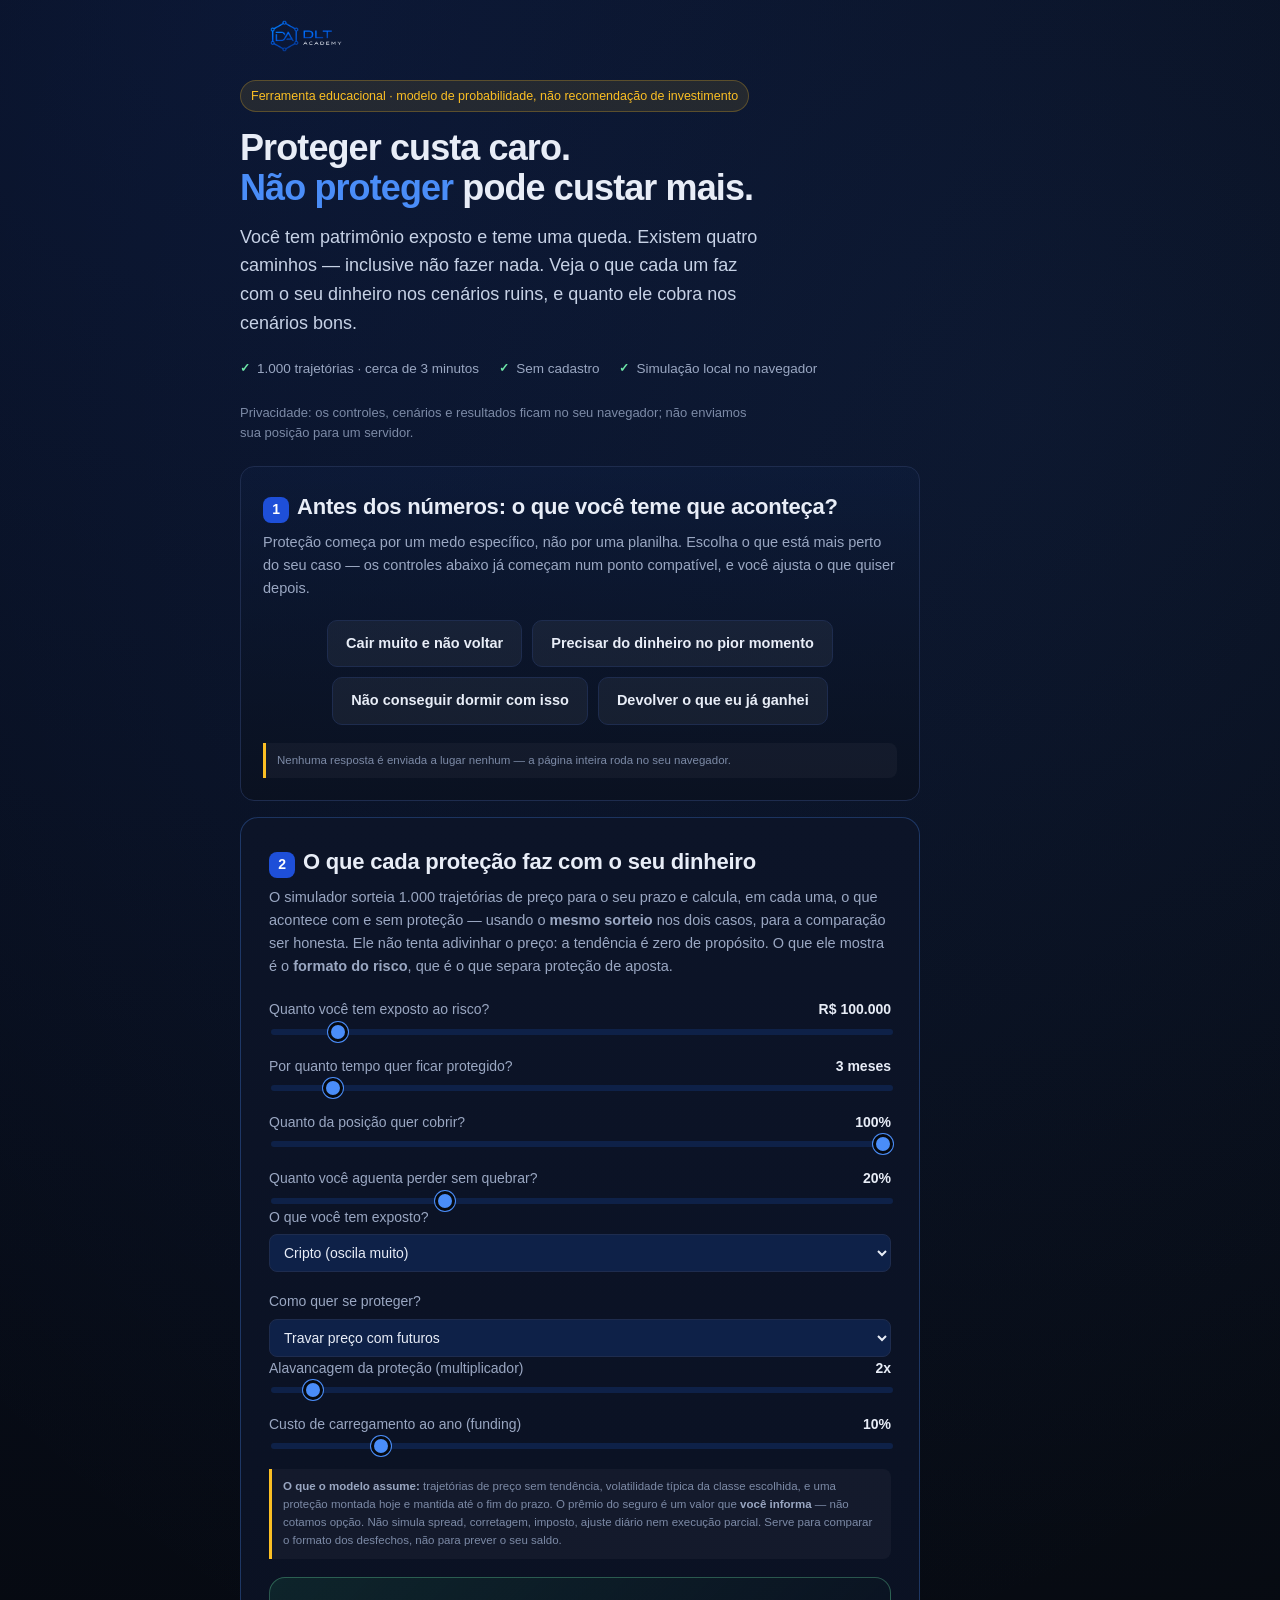
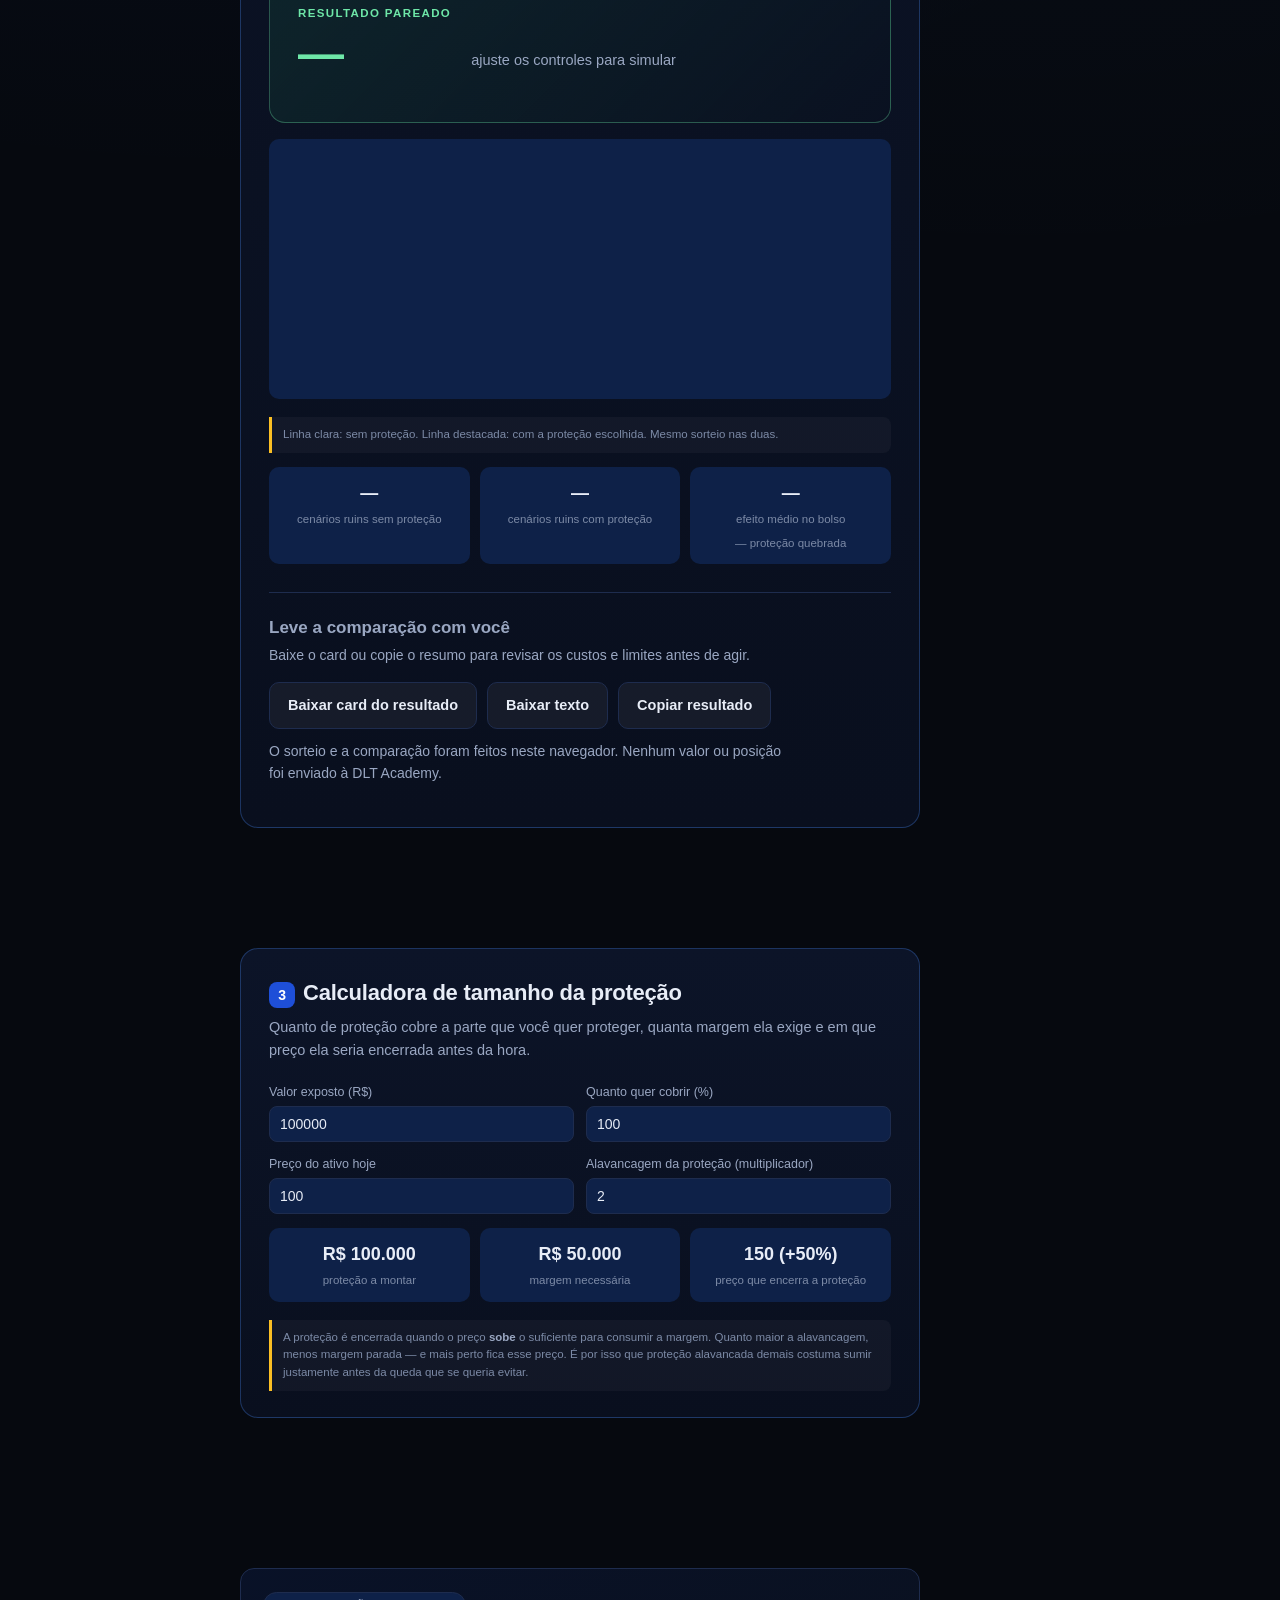
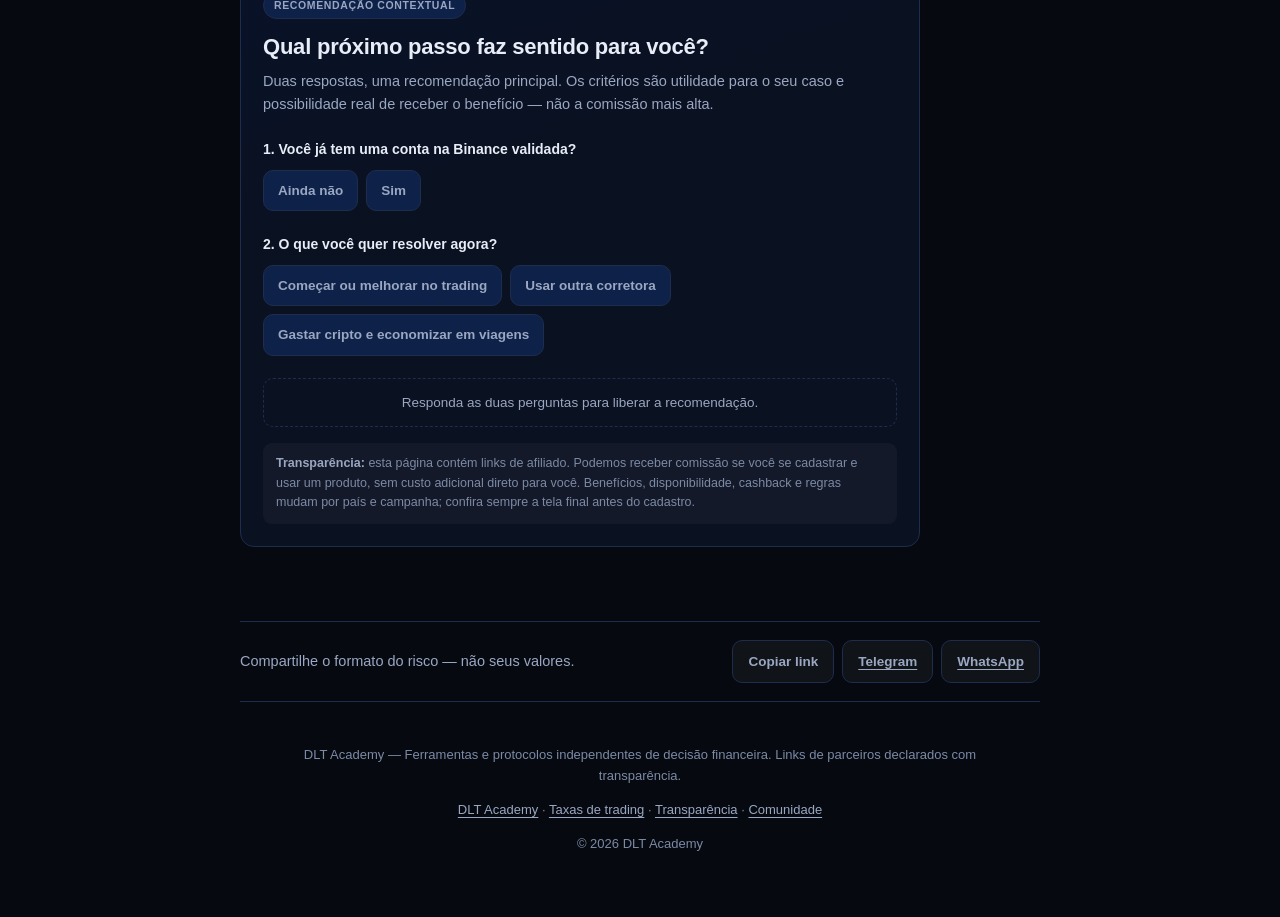
==== index.html @ 1dd82697 "fix: rótulos, jargão traduzido e fallbacks de CTA" ====
<!DOCTYPE html>
<html lang="pt-BR">
<head>
<meta charset="UTF-8">
<meta name="viewport" content="width=device-width, initial-scale=1.0">
<title>Sobrevive ou Quebra? Risco e Proteção de Posição — DLT</title>
<meta name="description" content="Compare não fazer nada, reduzir exposição, hedge com futuros e seguro nos mesmos 1.000 cenários de queda. Grátis e privado no navegador.">
<meta name="robots" content="index, follow">
<meta name="referrer" content="no-referrer">
<meta http-equiv="Content-Security-Policy" content="default-src 'self'; script-src 'self' https://gc.zgo.at; style-src 'self' https://fonts.googleapis.com; font-src https://fonts.gstatic.com; img-src 'self' data: blob:; connect-src 'self' https://*.goatcounter.com; object-src 'none'; frame-src 'none'; worker-src 'none'; base-uri 'none'; form-action 'self'; upgrade-insecure-requests">
<link rel="canonical" href="https://sobrevive-ou-quebra.dlt.academy/">

<!-- Open Graph -->
<meta property="og:type" content="website">
<meta property="og:site_name" content="DLT Academy">
<meta property="og:title" content="Sobrevive ou Quebra? Risco e Proteção de Posição — DLT">
<meta property="og:description" content="Proteger custa caro; não proteger pode custar mais. Veja o que cada rota faz com o seu dinheiro nos cenários ruins — e quanto ela cobra nos bons.">
<meta property="og:url" content="https://sobrevive-ou-quebra.dlt.academy/">
<meta property="og:image" content="https://sobrevive-ou-quebra.dlt.academy/og-image.svg">
<meta property="og:image:type" content="image/svg+xml">
<meta property="og:image:width" content="1200">
<meta property="og:image:height" content="630">
<meta property="og:image:alt" content="Sobrevive ou Quebra? — o que cada proteção faz com o seu dinheiro">
<meta property="og:locale" content="pt_BR">

<!-- Twitter/X -->
<meta name="twitter:card" content="summary_large_image">
<meta name="twitter:title" content="Vale a pena proteger sua posição? | Sobrevive ou Quebra?">
<meta name="twitter:description" content="Proteger custa caro; não proteger pode custar mais. Compare as quatro rotas nos mesmos 1.000 cenários.">
<meta name="twitter:image" content="https://sobrevive-ou-quebra.dlt.academy/og-image.svg">
<meta name="twitter:image:alt" content="Sobrevive ou Quebra? — o que cada proteção faz com o seu dinheiro">

<meta name="theme-color" content="#06090F">
<link rel="icon" type="image/png" href="assets/dlt-mark.png">
<link rel="stylesheet" href="styles.css?v=2026-07-20e">
<link rel="stylesheet" href="dlt-patterns.css">


<!-- Dados estruturados (JSON-LD é bloco de dados, não executa — ok com o CSP) -->
<script type="application/ld+json">
{
  "@context": "https://schema.org",
  "@type": "WebApplication",
  "name": "Sobrevive ou Quebra?",
  "description": "Simulador gratuito de proteção de patrimônio: compare não fazer nada, reduzir posição, travar com futuros e comprar seguro nos mesmos cenários de preço, direto no navegador.",
  "url": "https://sobrevive-ou-quebra.dlt.academy/",
  "applicationCategory": "FinanceApplication",
  "operatingSystem": "Web",
  "inLanguage": "pt-BR",
  "isAccessibleForFree": true,
  "image": "https://sobrevive-ou-quebra.dlt.academy/og-image.svg",
  "featureList": [
    "Comparação de quatro rotas de proteção nos mesmos cenários",
    "Simulação Monte Carlo de trajetórias de preço",
    "Calculadora de tamanho e margem da proteção"
  ],
  "offers": { "@type": "Offer", "price": 0, "priceCurrency": "BRL" },
  "publisher": { "@type": "Organization", "name": "DLT Academy", "url": "https://dlt.academy/" }
}
</script>
</head>
<body>

<header class="top">
  <div class="wrap">
    <a class="brand" href="https://dlt.academy/"><img src="assets/dlt-logo-light.png" alt="DLT Academy"></a>
  </div>
</header>

<main id="top">
  <div class="wrap tool-shell">

    <!-- ============ HERO / PORTA 1 — SIMULADOR ============ -->
    <section class="hero tool-head">
      <span class="disclaimer-badge">Ferramenta educacional · modelo de probabilidade, não recomendação de investimento</span>
      <h1 id="headline">Proteger custa caro.<br><span class="highlight">Não proteger</span> pode custar mais.</h1>
      <p class="subtitle tool-promise" id="subheadline">Você tem patrimônio exposto e teme uma queda. Existem quatro caminhos — inclusive não fazer nada. Veja o que cada um faz com o seu dinheiro nos cenários ruins, e quanto ele cobra nos cenários bons.</p>
      <ul class="tool-facts" aria-label="Como funciona"><li>1.000 trajetórias · cerca de 3 minutos</li><li>Sem cadastro</li><li>Simulação local no navegador</li></ul>
      <p class="privacy-line">Privacidade: os controles, cenários e resultados ficam no seu navegador; não enviamos sua posição para um servidor.</p>

      <div class="card">
        <h2><span class="num">1</span>Antes dos números: o que você teme que aconteça?</h2>
        <p class="section-desc">Proteção começa por um medo específico, não por uma planilha. Escolha o que está mais perto do seu caso — os controles abaixo já começam num ponto compatível, e você ajusta o que quiser depois.</p>
        <div class="btn-row" id="medo-opcoes" role="group" aria-label="O que você teme que aconteça">
          <button type="button" class="btn btn-secondary" data-medo="cair">Cair muito e não voltar</button>
          <button type="button" class="btn btn-secondary" data-medo="precisar">Precisar do dinheiro no pior momento</button>
          <button type="button" class="btn btn-secondary" data-medo="dormir">Não conseguir dormir com isso</button>
          <button type="button" class="btn btn-secondary" data-medo="devolver">Devolver o que eu já ganhei</button>
        </div>
        <p class="model-note" id="medo-eco">Nenhuma resposta é enviada a lugar nenhum — a página inteira roda no seu navegador.</p>
      </div>

      <div class="card calc">
        <h2><span class="num">2</span>O que cada proteção faz com o seu dinheiro</h2>
        <p class="section-desc">O simulador sorteia 1.000 trajetórias de preço para o seu prazo e calcula, em cada uma, o que acontece com e sem proteção — usando o <strong>mesmo sorteio</strong> nos dois casos, para a comparação ser honesta. Ele não tenta adivinhar o preço: a tendência é zero de propósito. O que ele mostra é o <strong>formato do risco</strong>, que é o que separa proteção de aposta.</p>

        <div class="control-grid">
          <div class="control">
            <div class="control-label"><span>Quanto você tem exposto ao risco?</span><strong id="val-exposicao">R$ 100.000</strong></div>
            <input type="range" id="exposicao" min="5000" max="1000000" step="5000" value="100000">
          </div>
          <div class="control">
            <div class="control-label"><span>Por quanto tempo quer ficar protegido?</span><strong id="val-meses">3 meses</strong></div>
            <input type="range" id="meses" min="1" max="24" step="1" value="3">
          </div>
          <div class="control">
            <div class="control-label"><span>Quanto da posição quer cobrir?</span><strong id="val-cobertura">100%</strong></div>
            <input type="range" id="cobertura" min="0" max="100" step="5" value="100">
          </div>
          <div class="control">
            <div class="control-label"><span>Quanto você aguenta perder sem quebrar?</span><strong id="val-tolerancia">20%</strong></div>
            <input type="range" id="tolerancia" min="5" max="60" step="5" value="20">
          </div>
        </div>

        <div class="control-grid">
          <div class="control">
            <label class="control-label" for="ativo"><span>O que você tem exposto?</span></label>
            <select id="ativo">
              <option value="cripto" selected>Cripto (oscila muito)</option>
              <option value="acoes">Ações (oscila médio)</option>
              <option value="cambio">Moeda estrangeira (oscila pouco)</option>
            </select>
          </div>
          <div class="control">
            <label class="control-label" for="rota"><span>Como quer se proteger?</span></label>
            <select id="rota">
              <option value="nada">Não fazer nada</option>
              <option value="reduzir">Reduzir a posição agora</option>
              <option value="futuros" selected>Travar preço com futuros</option>
              <option value="seguro">Comprar seguro (opção de venda)</option>
            </select>
          </div>
        </div>

        <div class="control-grid" id="controles-futuros">
          <div class="control">
            <div class="control-label"><span>Alavancagem da proteção (multiplicador)</span><strong id="val-alav">2x</strong></div>
            <input type="range" id="alavancagem" min="1" max="20" step="0.5" value="2">
          </div>
          <div class="control">
            <div class="control-label"><span>Custo de carregamento ao ano (funding)</span><strong id="val-funding">10%</strong></div>
            <input type="range" id="funding" min="0" max="60" step="1" value="10">
          </div>
        </div>

        <div class="control-grid" id="controles-seguro" hidden>
          <div class="control">
            <div class="control-label"><span>Preço do seguro (prêmio, % do valor coberto)</span><strong id="val-premio">15%</strong></div>
            <input type="range" id="premio" min="0.5" max="40" step="0.5" value="15">
            <p class="model-note" id="nota-premio"></p>
          </div>
        </div>

        <p class="model-note"><strong>O que o modelo assume:</strong> trajetórias de preço sem tendência, volatilidade típica da classe escolhida, e uma proteção montada hoje e mantida até o fim do prazo. O prêmio do seguro é um valor que <strong>você informa</strong> — não cotamos opção. Não simula spread, corretagem, imposto, ajuste diário nem execução parcial. Serve para comparar o formato dos desfechos, não para prever o seu saldo.</p>

        <div class="result-hero result-banner" id="result-banner">
          <div class="result-top">
            <div>
              <div class="result-kicker">Resultado pareado</div>
              <div class="result-big big-stat" id="result-big">—</div>
            </div>
            <div class="result-read stat-label" id="result-label">ajuste os controles para simular</div>
          </div>
        </div>

        <canvas id="equity-canvas" class="chart-canvas"></canvas>
        <p class="model-note" id="chart-legend">Linha clara: sem proteção. Linha destacada: com a proteção escolhida. Mesmo sorteio nas duas.</p>

        <div class="stat-row result-stats three-stat-grid">
          <div class="stat-box"><div class="val" id="stat-ruins-sem">—</div><div class="label">cenários ruins sem proteção</div></div>
          <div class="stat-box"><div class="val" id="stat-ruins-com">—</div><div class="label">cenários ruins com proteção</div></div>
          <div class="stat-box" id="box-liquidacao"><div class="val" id="stat-custo">—</div><div class="label">efeito médio no bolso</div><span class="stat-support"><span id="stat-liquidacao">—</span> proteção quebrada</span></div>
        </div>

        <div class="result-actions">
          <p class="result-actions-title">Leve a comparação com você</p>
          <p>Baixe o card ou copie o resumo para revisar os custos e limites antes de agir.</p>
          <div class="result-actions-row">
            <button class="btn btn-secondary" id="btn-download-sim-card">Baixar card do resultado</button>
            <button class="btn btn-secondary" id="btn-download-sim-text" type="button">Baixar texto</button>
            <button class="btn btn-secondary" type="button" data-copy-result="#result-banner">Copiar resultado</button>
          </div>
          <p class="privacy-line">O sorteio e a comparação foram feitos neste navegador. Nenhum valor ou posição foi enviado à DLT Academy.</p>
        </div>
      </div>

      <div class="card convert-block cta-verdict" id="convert-sim" data-tone="warn">
        <span class="tag s2" id="convert-tag">Seu próximo passo</span>
        <div class="convert-headline" id="convert-headline">Proteção também tem custo de execução — e ele sai das taxas.</div>
        <div class="convert-sub" id="convert-sub">Montar e desmontar proteção passa por uma corretora, e cada operação cobra.</div>
        <ul class="offer-list" id="convert-list"></ul>
        <div class="btn-row" id="convert-botoes">
          <a class="btn btn-primary" id="cta-ref-sim" href="https://www.binance.com/register?ref=BOSS2026" target="_blank" rel="sponsored nofollow noopener noreferrer" referrerpolicy="no-referrer">Ainda não tenho Binance →</a>
          <a class="btn btn-secondary js-open-router" href="#proximo-passo">Já tenho — ver meu próximo passo</a>
        </div>
        <p class="fine-print" id="convert-fine">A abertura da conta não obriga você a montar proteção nenhuma. Verifique o benefício exibido no cadastro e só use derivativos depois de entender margem, liquidação e custo de carregamento — inclusive a possibilidade de a proteção ser encerrada antes da hora.</p>
        <p class="affiliate-disclosure" id="convert-disclosure">Transparência: o link de cadastro é afiliado. A DLT Academy pode receber comissão se uma conta elegível for criada e utilizada, sem custo adicional direto para você. Benefícios e condições variam por país e campanha.</p>
      </div>
    </section>


    <!-- ============ CALCULADORA DE POSIÇÃO ============ -->
    <section id="calc">
      <div class="card calc">
        <h2><span class="num">3</span>Calculadora de tamanho da proteção</h2>
        <p class="section-desc">Quanto de proteção cobre a parte que você quer proteger, quanta margem ela exige e em que preço ela seria encerrada antes da hora.</p>
        <div class="calc-grid">
          <div class="calc-field"><label>Valor exposto (R$)</label><input type="number" id="calc-exposicao" value="100000" step="1000"></div>
          <div class="calc-field"><label>Quanto quer cobrir (%)</label><input type="number" id="calc-cobertura" value="100" step="5"></div>
          <div class="calc-field"><label>Preço do ativo hoje</label><input type="number" id="calc-preco" value="100" step="0.01"></div>
          <div class="calc-field"><label>Alavancagem da proteção (multiplicador)</label><input type="number" id="calc-alav" value="2" step="0.5"></div>
        </div>
        <div class="stat-row three-stat-grid">
          <div class="stat-box"><div class="val" id="calc-nocional">—</div><div class="label">proteção a montar</div></div>
          <div class="stat-box"><div class="val" id="calc-margem">—</div><div class="label">margem necessária</div></div>
          <div class="stat-box"><div class="val" id="calc-liquidacao">—</div><div class="label">preço que encerra a proteção</div></div>
        </div>
        <p class="model-note">A proteção é encerrada quando o preço <strong>sobe</strong> o suficiente para consumir a margem. Quanto maior a alavancagem, menos margem parada — e mais perto fica esse preço. É por isso que proteção alavancada demais costuma sumir justamente antes da queda que se queria evitar.</p>
      </div>
    </section>

    <!-- ============ ROTEADOR DE PRÓXIMO PASSO ============ -->
    <section id="proximo-passo" class="next-step" aria-labelledby="router-title">
      <div class="card router-card">
        <span class="tag">Recomendação contextual</span>
        <h2 id="router-title">Qual próximo passo faz sentido para você?</h2>
        <p class="section-desc">Duas respostas, uma recomendação principal. Os critérios são utilidade para o seu caso e possibilidade real de receber o benefício — não a comissão mais alta.</p>

        <div class="router-question" data-question="binance">
          <div class="router-label">1. Você já tem uma conta na Binance validada?</div>
          <div class="radio-group" role="group" aria-label="Conta Binance">
            <button type="button" data-router-field="hasBinance" data-value="no">Ainda não</button>
            <button type="button" data-router-field="hasBinance" data-value="yes">Sim</button>
          </div>
        </div>

        <div class="router-question" data-question="goal">
          <div class="router-label">2. O que você quer resolver agora?</div>
          <div class="radio-group" role="group" aria-label="Objetivo principal">
            <button type="button" data-router-field="goal" data-value="trade">Começar ou melhorar no trading</button>
            <button type="button" data-router-field="goal" data-value="alternative">Usar outra corretora</button>
            <button type="button" data-router-field="goal" data-value="spend">Gastar cripto e economizar em viagens</button>
          </div>
        </div>

        <div id="router-pending" class="router-pending" aria-live="polite">Responda as duas perguntas para liberar a recomendação.</div>

        <div id="router-result" class="router-result" hidden aria-live="polite">
          <div class="router-kicker">Recomendação principal</div>
          <h3 id="router-offer-name">—</h3>
          <p id="router-offer-reason">—</p>
          <ul class="offer-list" id="router-offer-points"></ul>
          <div class="btn-row router-actions">
            <a class="btn btn-primary" id="router-offer-cta" href="https://www.binance.com/register?ref=BOSS2026" target="_blank" rel="sponsored nofollow noopener noreferrer" referrerpolicy="no-referrer">Ver oferta →</a>
            <a class="btn btn-secondary" id="cta-comunidade" href="https://t.me/dltacademy" target="_blank" rel="noopener noreferrer" referrerpolicy="no-referrer" hidden>Entrar grátis no grupo →</a>
            <button class="btn-secondary" type="button" id="router-reset">Refazer respostas</button>
          </div>
          <p class="fine-print" id="router-offer-note"></p>

          <details id="router-alternatives">
            <summary>Ver alternativas compatíveis</summary>
            <div id="router-alternative-list" class="alternative-grid"></div>
          </details>
        </div>

      <div class="affiliate-disclosure" id="router-disclosure">
          <strong>Transparência:</strong> esta página contém links de afiliado. Podemos receber comissão se você se cadastrar e usar um produto, sem custo adicional direto para você. Benefícios, disponibilidade, cashback e regras mudam por país e campanha; confira sempre a tela final antes do cadastro.
        </div>
      </div>
    </section>

    <section class="share-row" data-share><p>Compartilhe o formato do risco — não seus valores.</p><div class="share-actions"><button type="button" data-share-copy>Copiar link</button><a data-share-telegram target="_blank" rel="noopener noreferrer" referrerpolicy="no-referrer">Telegram</a><a data-share-whatsapp target="_blank" rel="noopener noreferrer" referrerpolicy="no-referrer">WhatsApp</a></div></section>

  </div>
</main>

<footer>
  <div class="wrap">
    <p>DLT Academy — Ferramentas e protocolos independentes de decisão financeira. Links de parceiros declarados com transparência.</p>
    <p><a href="https://dlt.academy/" rel="noopener noreferrer" referrerpolicy="no-referrer">DLT Academy</a> · <a href="https://quanto-em-taxas.dlt.academy/" rel="noopener noreferrer" referrerpolicy="no-referrer">Taxas de trading</a> · <a href="https://dlt.academy/transparencia/" rel="noopener noreferrer" referrerpolicy="no-referrer">Transparência</a> · <a href="https://dlt.academy/comunidade/" rel="noopener noreferrer" referrerpolicy="no-referrer">Comunidade</a></p>
    <p>© 2026 DLT Academy</p>
  </div>
</footer>

<script src="config.js?v=2026-07-20e"></script>
<script src="js/protection.js?v=2026-07-20e"></script>
<script src="js/chart.js?v=2026-07-20e"></script>
<script src="js/share-card.js?v=2026-07-20e"></script>
<script src="js/app.js?v=2026-07-20e"></script>
<script src="js/dlt-interactions.js"></script>
</body>
</html>
---- styles.css ----
/* ============================================================
   DESIGN SYSTEM BASE — dltacademy
   Extraído do "Sobrevive ou Quebra?" (primeira ferramenta validada).
   >>> REBRAND DLT ACADEMY: tokens, fontes e brand alinhados à
   identidade oficial (azul #1E4FD8, Sora + Manrope, logo DA).
   Só mudaram VALORES (cores/fontes/brand) — nenhum nome de classe
   ou seletor mudou, então todas as ferramentas existentes continuam
   funcionando; só passam a ficar on-brand ao copiar este arquivo.
   Customizações por ferramenta vão em styles-tool.css.
   ============================================================ */

@import url('https://fonts.googleapis.com/css2?family=Sora:wght@400;500;600;700;800&family=Manrope:wght@400;500;600;700&display=swap');

:root {
  --bg: #06090F;            /* Navy Base */
  --bg-elev: #0A1120;        /* Navy Surface */
  --bg-elev-2: #0E2148;      /* Deep Blue */
  --border: #1E2C4E;         /* borda azulada (equiv. a rgba branco ~0.1 sobre navy) */
  --text: #E8EDF7;           /* Light */
  --text-dim: #9AA7C2;       /* Muted */
  --text-faint: #7C8AA6;     /* Faint */
  --accent: #4A8DF8;         /* Sky — destaques, slider, dots, links */
  --accent-2: #1E4FD8;       /* Brand Blue — ação primária (botões) */
  --green: #6EE7A8;          /* Success */
  --red: #f87171;            /* variação negativa */
  --amber: #fbbf24;          /* disclaimer */
  --radius: 14px;
  --max-width: 780px;

  --font-head: 'Sora', -apple-system, BlinkMacSystemFont, sans-serif;
  --font-body: 'Manrope', -apple-system, BlinkMacSystemFont, sans-serif;
}

* { box-sizing: border-box; }

body {
  margin: 0;
  background: var(--bg);
  background-image: radial-gradient(circle at 20% 0%, rgba(30,79,216,0.16), transparent 42%),
                     radial-gradient(circle at 80% 10%, rgba(74,141,248,0.08), transparent 38%);
  color: var(--text);
  font-family: var(--font-body);
  line-height: 1.6;
  -webkit-font-smoothing: antialiased;
}

.wrap {
  max-width: var(--max-width);
  margin: 0 auto;
  padding: 0 20px;
}

/* O atributo `hidden` vale display:none, mas qualquer regra de display
   posterior o derrota — foi o que fez os controles de seguro aparecerem
   numa simulação de futuros. Havia dois remendos pontuais no arquivo
   (.router-result[hidden]); esta regra resolve a
   classe inteira do problema de uma vez. */
[hidden] { display: none !important; }

/* Links de conteudo.
   Sem esta regra o navegador aplica os padroes dele: #0000EE no link
   comum e #551A8B no visitado. Sobre o navy (--bg) isso rende 2,1:1 e
   1,8:1 de contraste — o minimo legivel e 4,5:1, entao o link visitado
   ficava praticamente invisivel e o comum parecia um azul neon fora da
   identidade. O --accent rende 6,1:1 e ja e a cor de destaque da marca.
   Componentes estruturais (.btn-*, cards, header, footer) declaram a
   propria cor e continuam intactos. */
a {
  color: var(--accent);
  text-underline-offset: 3px;
  text-decoration-thickness: 1px;
}
a:visited { color: var(--accent); }
a:hover { color: #8FB8FF; }

header.top { padding: 20px 0 0; }
.brand {
  display: flex;
  align-items: center;
  gap: 10px;
  font-family: var(--font-head);
  font-weight: 700;
  letter-spacing: -0.01em;
  color: var(--text);
  text-decoration: none;
  font-size: 15px;
}
/* .brand img — logomarca completa (ícone + "DLT ACADEMY" já embutido na imagem).
   NÃO colocar <span> de texto do lado — a imagem já é o lockup completo. */
.brand img { height: 32px; display: block; }

section { padding: 40px 0; }
section.hero { padding-top: 28px; padding-bottom: 20px; }

h1 {
  font-family: var(--font-head);
  font-size: clamp(28px, 5vw, 42px);
  line-height: 1.12;
  letter-spacing: -0.02em;
  font-weight: 800;
  margin: 14px 0 10px;
}
h1 .highlight { color: var(--accent); }

.subtitle {
  color: var(--text-dim);
  font-size: 17px;
  max-width: 60ch;
  margin: 0 0 24px;
}

.disclaimer-badge {
  display: inline-flex;
  align-items: center;
  gap: 6px;
  background: rgba(251, 191, 36, 0.1);
  border: 1px solid rgba(251, 191, 36, 0.25);
  color: var(--amber);
  font-size: 12.5px;
  padding: 5px 10px;
  border-radius: 999px;
  margin-bottom: 18px;
}

.card {
  background: linear-gradient(180deg, rgba(14, 33, 72, 0.30), rgba(10, 17, 32, 0.9));
  border: 1px solid var(--border);
  border-radius: var(--radius);
  padding: 22px;
}
.card + .card { margin-top: 16px; }

h2 {
  font-family: var(--font-head);
  font-size: 22px;
  font-weight: 700;
  letter-spacing: -0.01em;
  margin: 0 0 6px;
}
h2 .num {
  display: inline-flex;
  align-items: center;
  justify-content: center;
  width: 26px;
  height: 26px;
  border-radius: 8px;
  background: var(--accent-2);
  color: white;
  font-size: 14px;
  margin-right: 8px;
}
.section-desc { color: var(--text-dim); font-size: 14.5px; margin: 0 0 20px; }
.model-note {
  background: rgba(255,255,255,0.035);
  border-left: 3px solid var(--amber);
  border-radius: 0 8px 8px 0;
  color: var(--text-faint);
  font-size: 11.5px;
  line-height: 1.55;
  margin: 18px 0 0;
  padding: 9px 11px;
}
.model-note strong { color: var(--text-dim); }

/* Sliders */
.control-grid { display: grid; gap: 18px; }
.control { display: grid; gap: 6px; }
/* gap + wrap porque os rótulos em linguagem simples ("Quanto você aguenta
   perder sem quebrar") são bem mais longos que os rótulos técnicos que
   existiam antes, e no celular encostavam no valor. */
.control-label { display: flex; justify-content: space-between; gap: 12px; flex-wrap: wrap; font-size: 14px; color: var(--text-dim); }
.control-label strong { color: var(--text); font-weight: 600; }
input[type="range"] {
  -webkit-appearance: none;
  width: 100%;
  height: 6px;
  border-radius: 999px;
  background: var(--bg-elev-2);
  outline: none;
}
input[type="range"]::-webkit-slider-thumb {
  -webkit-appearance: none;
  width: 20px;
  height: 20px;
  border-radius: 50%;
  background: var(--accent);
  cursor: pointer;
  border: 3px solid var(--bg);
  box-shadow: 0 0 0 1px var(--accent);
}
input[type="range"]::-moz-range-thumb {
  width: 20px;
  height: 20px;
  border-radius: 50%;
  background: var(--accent);
  cursor: pointer;
  border: 3px solid var(--bg);
}

/* Banner de resultado (survive/ruin, sucesso/alerta genérico) */
.result-banner {
  display: flex;
  align-items: center;
  gap: 16px;
  padding: 18px;
  border-radius: 12px;
  margin: 18px 0;
  border: 1px solid var(--border);
}
.result-banner.survive, .result-banner.good { background: rgba(110, 231, 168, 0.08); border-color: rgba(110, 231, 168, 0.3); }
.result-banner.ruin, .result-banner.bad { background: rgba(248, 113, 113, 0.08); border-color: rgba(248, 113, 113, 0.3); }
.result-banner .big-stat { font-family: var(--font-head); font-size: 34px; font-weight: 800; line-height: 1; }
.result-banner.survive .big-stat, .result-banner.good .big-stat { color: var(--green); }
.result-banner.ruin .big-stat, .result-banner.bad .big-stat { color: var(--red); }
.result-banner .stat-label { color: var(--text-dim); font-size: 13.5px; margin-top: 2px; }

canvas.chart-canvas {
  width: 100%;
  height: 260px;
  display: block;
  border-radius: 10px;
  background: var(--bg-elev-2);
}

.stat-row { display: grid; grid-template-columns: repeat(3, 1fr); gap: 10px; margin-top: 14px; }
.stat-box { background: var(--bg-elev-2); border-radius: 10px; padding: 12px; text-align: center; }
.stat-box .val { font-family: var(--font-head); font-size: 18px; font-weight: 700; }
.stat-box .label { font-size: 11.5px; color: var(--text-faint); margin-top: 2px; }

/* Upload de arquivo */
.upload-zone {
  border: 2px dashed var(--border);
  border-radius: 12px;
  padding: 32px 20px;
  text-align: center;
  cursor: pointer;
  transition: border-color .15s;
}
.upload-zone:hover, .upload-zone.dragover { border-color: var(--accent); }
.upload-zone input[type="file"] { display: none; }
.upload-icon { font-size: 32px; margin-bottom: 8px; }

.btn-row { display: flex; gap: 10px; flex-wrap: wrap; margin-top: 14px; justify-content: center; }

button, .btn {
  font: inherit;
  font-family: var(--font-body);
  border: none;
  border-radius: 10px;
  padding: 11px 18px;
  cursor: pointer;
  font-weight: 700;
  font-size: 14.5px;
  transition: transform .1s, opacity .15s;
  text-decoration: none;
  display: inline-flex;
  align-items: center;
  gap: 6px;
}
button:active { transform: scale(0.97); }
.btn-primary { background: var(--accent-2); color: white; box-shadow: 0 8px 22px rgba(30,79,216,0.35); }
.btn-primary:hover { background: #2a5ce6; }
.btn-secondary { background: rgba(255,255,255,0.05); color: var(--text); border: 1px solid var(--border); }
.btn-secondary:hover { border-color: var(--accent); }
.btn-block { width: 100%; justify-content: center; }

/* Mapeamento manual de colunas (fallback de CSV) */
#mapping-panel { display: none; margin-top: 18px; }
.mapping-row { display: grid; grid-template-columns: 1fr 1fr; gap: 10px; align-items: center; margin-bottom: 10px; }
.mapping-row label { font-size: 13.5px; color: var(--text-dim); }
select {
  width: 100%;
  background: var(--bg-elev-2);
  color: var(--text);
  border: 1px solid var(--border);
  border-radius: 8px;
  padding: 9px 10px;
  font-size: 14px;
}

/* Lista de achados/diagnóstico */
.finding {
  border-left: 3px solid var(--amber);
  background: var(--bg-elev-2);
  padding: 14px 16px;
  border-radius: 0 10px 10px 0;
  margin-bottom: 10px;
}
.finding.sev-3 { border-color: var(--red); }
.finding.sev-1 { border-color: var(--text-faint); }
.finding-title { font-weight: 700; margin-bottom: 4px; font-size: 15px; }
.finding-text { color: var(--text-dim); font-size: 14px; }

/* Bloco de conversão (CTA principal, aparece condicionalmente) */
.convert-block {
  display: none;
  background: linear-gradient(135deg, rgba(30,79,216,0.16), rgba(74,141,248,0.06));
  border: 1px solid var(--accent-2);
}
.convert-block.visible { display: block; }
.convert-headline { font-family: var(--font-head); font-size: 19px; font-weight: 700; margin-bottom: 6px; }
.convert-sub { color: var(--text-dim); font-size: 14.5px; margin-bottom: 16px; }
.savings-highlight { font-family: var(--font-head); font-size: 26px; font-weight: 800; color: var(--green); margin: 4px 0 14px; }

.offer-list { list-style: none; padding: 0; margin: 0 0 16px; display: grid; gap: 8px; }
.offer-list li { display: flex; gap: 8px; font-size: 14.5px; color: var(--text); }
.offer-list li::before { content: "✓"; color: var(--green); font-weight: 700; }

.fine-print { font-size: 12px; color: var(--text-faint); margin-top: 20px; line-height: 1.6; }

footer { text-align: center; padding: 30px 0 50px; color: var(--text-faint); font-size: 13px; }
footer a { color: var(--text-dim); }

/* Campos numéricos genéricos (calculadoras) */
.calc-grid { display: grid; grid-template-columns: 1fr 1fr; gap: 12px; margin-bottom: 14px; }
.calc-field label { display: block; font-size: 12.5px; color: var(--text-dim); margin-bottom: 4px; }
.calc-field input[type="number"], .calc-field input[type="text"], .calc-field input[type="date"] {
  width: 100%;
  background: var(--bg-elev-2);
  color: var(--text);
  border: 1px solid var(--border);
  border-radius: 8px;
  padding: 9px 10px;
  font-size: 14px;
}

.tag {
  display: inline-block;
  font-size: 10.5px;
  font-weight: 700;
  letter-spacing: 0.06em;
  text-transform: uppercase;
  padding: 4px 10px;
  border-radius: 999px;
  background: var(--bg-elev-2);
  border: 1px solid var(--border);
  color: var(--text-dim);
  margin-bottom: 10px;
}
.tag.s1 { color: var(--green); border-color: rgba(110, 231, 168, 0.3); background: rgba(110, 231, 168, 0.08); }
.tag.s2 { color: var(--accent); border-color: rgba(74, 141, 248, 0.35); background: rgba(74, 141, 248, 0.08); }

/* Roteador de oferta — recomenda uma opção principal conforme o contexto */
.router-card {
  background: linear-gradient(160deg, rgba(30,79,216,0.12), var(--bg-elev) 42%);
}
.router-question { margin-top: 22px; }
.router-label {
  font-family: var(--font-head);
  font-size: 14px;
  font-weight: 700;
  margin-bottom: 9px;
}
.router-pending {
  margin-top: 22px;
  padding: 13px 15px;
  border: 1px dashed var(--border);
  border-radius: 10px;
  color: var(--text-dim);
  font-size: 13.5px;
  text-align: center;
}
.router-result {
  margin-top: 24px;
  padding: 20px;
  border: 1px solid rgba(110,231,168,0.35);
  border-radius: 12px;
  background: rgba(110,231,168,0.055);
}
.router-result[hidden], .router-pending[hidden] { display: none; }
.router-kicker {
  color: var(--green);
  font-size: 10.5px;
  font-weight: 800;
  letter-spacing: .08em;
  text-transform: uppercase;
}
.router-result h3 {
  font-family: var(--font-head);
  font-size: 24px;
  line-height: 1.2;
  margin: 5px 0 7px;
}
.router-result > p:not(.fine-print) {
  color: var(--text-dim);
  font-size: 14.5px;
  margin: 0 0 16px;
}
.router-actions { justify-content: flex-start; }
.router-result details {
  border-top: 1px solid var(--border);
  margin-top: 18px;
  padding-top: 14px;
}
.router-result summary {
  color: var(--text-dim);
  cursor: pointer;
  font-size: 13.5px;
  font-weight: 700;
}
.alternative-grid {
  display: grid;
  grid-template-columns: repeat(2, minmax(0, 1fr));
  gap: 10px;
  margin-top: 12px;
}
.alternative-card {
  background: var(--bg-elev-2);
  border: 1px solid var(--border);
  border-radius: 10px;
  padding: 13px;
}
.alternative-card h4 {
  font-family: var(--font-head);
  font-size: 14px;
  margin: 0 0 5px;
}
.alternative-card p {
  color: var(--text-dim);
  font-size: 12.5px;
  line-height: 1.45;
  margin: 0 0 8px;
}
.alternative-link {
  color: var(--accent);
  font-size: 12.5px;
  font-weight: 700;
  text-decoration: none;
}
.affiliate-disclosure {
  background: rgba(255,255,255,0.035);
  border-radius: 9px;
  color: var(--text-faint);
  font-size: 11.5px;
  line-height: 1.55;
  margin-top: 22px;
  padding: 11px 13px;
}
.affiliate-disclosure strong { color: var(--text-dim); }

/* Grade de miniaturas (útil pra ferramentas que geram múltiplos criativos) */
.thumb-grid { display: grid; grid-template-columns: repeat(auto-fill, minmax(140px, 1fr)); gap: 12px; margin-top: 14px; }
.thumb-grid .thumb { border-radius: 10px; overflow: hidden; border: 1px solid var(--border); background: var(--bg-elev-2); }
.thumb-grid .thumb img, .thumb-grid .thumb canvas { width: 100%; display: block; }
.thumb-grid .thumb .thumb-label { font-size: 11.5px; color: var(--text-faint); padding: 6px 8px; text-align: center; }

/* Fluxo guiado (flow-engine) */
.flow-progress { display: flex; gap: 6px; margin-bottom: 16px; align-items: center; }
.flow-progress .dot { width: 10px; height: 10px; border-radius: 50%; background: var(--bg-elev-2); border: 1px solid var(--border); }
.flow-progress .dot.done { background: var(--accent); border-color: var(--accent); }
.flow-progress .dot.current { background: var(--bg); border-color: var(--accent); box-shadow: 0 0 0 3px rgba(74,141,248,.25); }
.flow-progress .step-count { margin-left: auto; font-size: 12px; color: var(--text-faint); }

.radio-group { display: flex; flex-wrap: wrap; gap: 8px; }
.radio-group button { background: var(--bg-elev-2); border: 1px solid var(--border); color: var(--text-dim); font-size: 13.5px; padding: 9px 14px; }
.radio-group button.selected { border-color: var(--accent); color: var(--text); background: rgba(30,79,216,.18); }

.plan-list { list-style: none; counter-reset: plano; padding: 0; margin: 20px 0 0; display: grid; gap: 10px; }
.plan-step { counter-increment: plano; }
.plan-check { display: flex; gap: 12px; align-items: flex-start; background: var(--bg-elev-2); border: 1px solid var(--border); border-radius: 10px; padding: 13px 14px; cursor: pointer; }
.plan-check input[type="checkbox"] { width: 18px; height: 18px; margin-top: 2px; accent-color: var(--green); flex-shrink: 0; }
.plan-body::before { content: "Passo " counter(plano); display: block; font-size: 10.5px; font-weight: 700; letter-spacing: .05em; text-transform: uppercase; color: var(--accent); margin-bottom: 2px; }
.plan-title { font-weight: 700; font-size: 15px; }
.plan-text { color: var(--text-dim); font-size: 13.5px; margin-top: 3px; }
.plan-step.done .plan-check { opacity: .55; }
.plan-step.done .plan-title { text-decoration: line-through; }

@media (max-width: 480px) {
  .stat-row { grid-template-columns: 1fr 1fr; }
  .calc-grid { grid-template-columns: 1fr; }
  .mapping-row { grid-template-columns: 1fr; }
  .alternative-grid { grid-template-columns: 1fr; }
  .router-result { padding: 16px; }
}

/* ============================================================
   INTERAÇÃO — estados de foco, hover e feedback tátil.
   Aditivo: nenhum seletor existente muda, só ganha resposta.
   ============================================================ */

/* Foco visível pra teclado (não interfere no clique do mouse) */
a:focus-visible, button:focus-visible, .btn:focus-visible,
input:focus-visible, select:focus-visible, summary:focus-visible,
[tabindex]:focus-visible {
  outline: 2px solid var(--accent);
  outline-offset: 2px;
}

/* Botões — lift no hover, afunda no clique (já existia o :active) */
.btn, button { transition: transform .12s, opacity .15s, box-shadow .15s, background .15s, border-color .15s; }
.btn-primary:hover { transform: translateY(-1px); box-shadow: 0 10px 26px rgba(30,79,216,0.45); }
.btn-secondary:hover { color: var(--text); }

/* Sliders — o polegar responde ao toque */
input[type="range"]::-webkit-slider-thumb { transition: transform .12s, box-shadow .15s; }
input[type="range"]:hover::-webkit-slider-thumb { transform: scale(1.12); box-shadow: 0 0 0 1px var(--accent), 0 0 0 7px rgba(74,141,248,.15); }
input[type="range"]:active::-webkit-slider-thumb { transform: scale(1.22); box-shadow: 0 0 0 1px var(--accent), 0 0 0 10px rgba(74,141,248,.22); }
input[type="range"]::-moz-range-thumb { transition: transform .12s, box-shadow .15s; }
input[type="range"]:hover::-moz-range-thumb { transform: scale(1.12); box-shadow: 0 0 0 7px rgba(74,141,248,.15); }
input[type="range"]:active::-moz-range-thumb { transform: scale(1.22); box-shadow: 0 0 0 10px rgba(74,141,248,.22); }

/* Opções de fluxo (radio-group) — hover diz "sou clicável" */
.radio-group button:hover { border-color: var(--accent); color: var(--text); }

/* Checklist do plano — linha inteira responde */
.plan-check { transition: border-color .15s, background .15s; }
.plan-check:hover { border-color: var(--accent); }

/* Campos e selects — foco com borda da marca */
select:hover, .calc-field input:hover { border-color: var(--accent); }
select:focus, .calc-field input:focus { border-color: var(--accent); outline: none; }

/* Zona de upload — reforço do convite */
.upload-zone:hover, .upload-zone.dragover { background: rgba(74,141,248,.05); }

@media (prefers-reduced-motion: reduce) {
  .btn, button, input[type="range"]::-webkit-slider-thumb, input[type="range"]::-moz-range-thumb { transition: none; }
  .btn-primary:hover { transform: none; }
}

.tool-shell { max-width: 840px; }
.tool-head { padding-top: 34px; }
.tool-head .disclaimer-badge { margin-bottom: 16px; }
.tool-head .privacy-line { margin: 0 0 24px; }
.tool-head .tool-facts { margin-bottom: 20px; }
.tool-head .card:first-of-type { margin-top: 20px; }
.calc { max-width: 100%; }
.three-stat-grid { grid-template-columns: repeat(3, 1fr); }
.stat-support { display: block; margin-top: 8px; color: var(--text-faint); font-size: 11.5px; line-height: 1.35; }
.result-actions { margin-top: 22px; }
.result-actions-title { font-family: var(--font-head); font-size: 17px; font-weight: 700; margin: 0 0 5px; }
.result-actions > p:not(.result-actions-title) { color: var(--text-dim); font-size: 14px; line-height: 1.55; margin: 0 0 16px; }
.result-actions-row { display: flex; flex-wrap: wrap; gap: 10px; }
.result-actions button { min-height: 44px; }
.affiliate-disclosure { color: var(--text-faint); font-size: 12.5px; line-height: 1.55; margin: 16px 0 0; }
.next-step { margin-top: 36px; }
.share-row { margin-top: 34px; }

@media (max-width: 560px) {
  .tool-head .tool-facts { display: grid; gap: 8px; }
  .three-stat-grid { grid-template-columns: 1fr; }
  .result-actions-row { flex-direction: column; }
  .result-actions-row .btn { width: 100%; justify-content: center; }
}
---- dlt-patterns.css ----
/* ============================================================
   DLT PATTERNS — padrões de conteúdo (artigo, guia, ferramenta)
   Carregar DEPOIS de styles-base.css. Só usa tokens existentes
   (--bg, --bg-elev, --bg-elev-2, --border, --text, --text-dim,
   --text-faint, --accent, --accent-2, --green, --amber, --red,
   --font-head, --font-body). Nenhuma classe antiga é redefinida:
   é 100% aditivo, nada do que está no ar muda de aparência.
   Referência visual: "Padroes de Conteudo.dc.html".
   ============================================================ */

:root {
  --pattern-read: 680px;      /* largura de leitura de artigo/guia */
  --text-lede: #C7D2E6;       /* derivado do --text, para lede/intro */
  --sky-light: #8FBBFF;       /* realce sobre escuro */
}

/* ---------- 01 · Cabeçalho de peça ------------------------- */
.piece-head { max-width: var(--pattern-read); }
.piece-head .piece-meta {
  display: flex; align-items: center; gap: 10px;
  flex-wrap: wrap; margin-bottom: 16px;
}
.piece-head .piece-meta time,
.piece-head .piece-meta span:not(.tag) { color: var(--text-faint); font-size: 13px; }
.piece-head .piece-meta .tag { margin-bottom: 0; }
.piece-head .piece-meta .sep {
  width: 3px; height: 3px; border-radius: 50%;
  background: var(--text-faint); display: inline-block;
}
.piece-head h1 {
  font-size: clamp(30px, 5vw, 38px);
  line-height: 1.12; letter-spacing: -0.025em;
  margin: 0 0 16px; text-wrap: pretty;
}
.piece-lede {
  font-size: 19px; line-height: 1.62; color: var(--text-lede);
  margin: 0 0 22px; text-wrap: pretty;
}
.piece-head::after {
  content: ""; display: block; height: 1px;
  background: var(--border); margin-bottom: 8px;
}

/* ---------- 02 · O essencial ------------------------------- */
.key-points {
  max-width: var(--pattern-read);
  background: linear-gradient(135deg, rgba(30,79,216,.14), rgba(10,17,32,.6));
  border: 1px solid rgba(74,141,248,.28);
  border-radius: 16px; padding: 26px 28px; margin: 0 0 30px;
}
.key-points > p:first-child,
.key-points .key-points-title {
  font-family: var(--font-head); font-size: 12px; font-weight: 700;
  letter-spacing: .12em; text-transform: uppercase;
  color: var(--sky-light); margin: 0 0 16px;
}
.key-points ul { list-style: none; padding: 0; margin: 0; display: grid; gap: 13px; }
.key-points li {
  display: flex; gap: 12px; align-items: flex-start;
  font-size: 15.5px; line-height: 1.55; color: var(--text);
}
.key-points li::before {
  content: "✓"; flex-shrink: 0;
  display: inline-flex; align-items: center; justify-content: center;
  width: 20px; height: 20px; margin-top: 2px; border-radius: 6px;
  background: rgba(110,231,168,.12); border: 1px solid rgba(110,231,168,.3);
  color: var(--green); font-size: 11px; font-weight: 700;
}

/* ---------- 03 · Sumário ----------------------------------- */
.piece-toc {
  max-width: var(--pattern-read);
  border-top: 1px solid var(--border); border-bottom: 1px solid var(--border);
  padding: 20px 0; margin: 0 0 30px;
}
.piece-toc > p:first-child {
  font-family: var(--font-head); font-size: 11.5px; font-weight: 700;
  letter-spacing: .12em; text-transform: uppercase;
  color: var(--text-faint); margin: 0 0 14px;
}
.piece-toc ol { list-style: none; padding: 0; margin: 0; display: grid; gap: 10px; counter-reset: toc; }
.piece-toc li { counter-increment: toc; display: flex; gap: 12px; align-items: baseline; }
.piece-toc li::before {
  content: "0" counter(toc);
  font-family: ui-monospace, SFMono-Regular, Menlo, monospace;
  font-size: 12px; color: var(--accent); flex-shrink: 0;
}
.piece-toc a { font-size: 15px; color: var(--text); text-decoration: none; }
.piece-toc a:hover { color: var(--sky-light); }

/* ---------- 04 · Número-chave ------------------------------ */
.figure-row {
  max-width: var(--pattern-read);
  display: grid; grid-template-columns: repeat(auto-fit, minmax(180px, 1fr));
  gap: 12px; margin: 0 0 26px;
}
.figure-cell {
  background: var(--bg-elev-2); border: 1px solid var(--border);
  border-radius: 12px; padding: 18px;
}
.figure-cell .figure-value {
  font-family: var(--font-head); font-size: 34px; font-weight: 800;
  line-height: 1; letter-spacing: -0.02em; margin: 0 0 8px;
}
.figure-cell .figure-label { font-size: 13.5px; color: var(--text); font-weight: 600; margin: 0 0 4px; }
.figure-cell .figure-source { font-size: 11.5px; color: var(--text-faint); margin: 0; }

/* ---------- 05 · Nota (3 tons) ----------------------------- */
/* substitui .guide-note / blockquote de borda-esquerda */
.note {
  max-width: var(--pattern-read);
  border-radius: 12px; padding: 18px 20px; margin: 0 0 22px;
  border: 1px solid var(--border); background: var(--bg-elev);
}
.note > p:first-child {
  font-family: var(--font-head); font-size: 11.5px; font-weight: 700;
  letter-spacing: .1em; text-transform: uppercase; margin: 0 0 6px;
}
.note > p:last-child { margin: 0; font-size: 15px; line-height: 1.6; color: var(--text); }
.note.is-info { background: rgba(30,79,216,.10); border-color: rgba(74,141,248,.32); }
.note.is-info > p:first-child { color: var(--sky-light); }
.note.is-warn { background: rgba(251,191,36,.08); border-color: rgba(251,191,36,.28); }
.note.is-warn > p:first-child { color: var(--amber); }
.note.is-risk { background: rgba(248,113,113,.08); border-color: rgba(248,113,113,.28); }
.note.is-risk > p:first-child { color: var(--red); }

/* ---------- 06 · Tabela comparativa ----------------------- */
.compare {
  max-width: 720px; border: 1px solid var(--border);
  border-radius: 14px; overflow: hidden; margin: 0 0 26px;
}
.compare .compare-scroll { overflow-x: auto; }
.compare table { border-collapse: collapse; width: 100%; min-width: 480px; font-size: 14px; }
.compare th {
  text-align: left; padding: 14px 16px; background: var(--bg-elev-2);
  font-family: var(--font-head); font-size: 12.5px; font-weight: 700;
  color: var(--text-dim); border-bottom: 1px solid var(--border);
}
.compare td { padding: 13px 16px; color: var(--text-dim); border-bottom: 1px solid var(--border); }
.compare tbody tr:last-child td { border-bottom: none; }
.compare th:first-child, .compare td:first-child { color: var(--text-dim); }
/* coluna recomendada */
.compare th.is-pick {
  background: rgba(30,79,216,.22); color: var(--text);
  border-bottom-color: rgba(74,141,248,.4);
  border-left: 1px solid rgba(74,141,248,.3); border-right: 1px solid rgba(74,141,248,.3);
}
.compare th.is-pick small {
  display: block; font-family: var(--font-body); font-size: 10.5px; font-weight: 700;
  letter-spacing: .06em; text-transform: uppercase; color: var(--sky-light); margin-top: 3px;
}
.compare td.is-pick {
  background: rgba(30,79,216,.08); color: var(--text);
  border-left: 1px solid rgba(74,141,248,.3); border-right: 1px solid rgba(74,141,248,.3);
}
.compare td.is-pick strong, .compare td.is-best { color: var(--green); font-weight: 700; }
.compare .compare-foot {
  margin: 0; padding: 12px 16px; background: #080D18;
  border-top: 1px solid var(--border); color: var(--text-faint); font-size: 12px;
}

/* ---------- 07 · Passo numerado --------------------------- */
.steps { max-width: var(--pattern-read); margin: 0 0 30px; }
.steps .step { display: grid; grid-template-columns: 44px minmax(0, 1fr); gap: 18px; }
.steps .step-rail { display: flex; flex-direction: column; align-items: center; gap: 8px; }
.steps .step-num {
  width: 40px; height: 40px; border-radius: 12px;
  background: rgba(30,79,216,.18); border: 1px solid rgba(74,141,248,.4);
  color: var(--sky-light); font-family: var(--font-head); font-weight: 800; font-size: 15px;
  display: inline-flex; align-items: center; justify-content: center; flex-shrink: 0;
}
.steps .step-rail::after { content: ""; width: 1px; flex: 1; background: var(--border); }
.steps .step:last-child .step-rail::after { display: none; }
.steps .step-body { padding-bottom: 26px; }
.steps .step:last-child .step-body { padding-bottom: 0; }
.steps .step-body h3 {
  font-family: var(--font-head); font-size: 19px; font-weight: 700;
  margin: 8px 0 8px; letter-spacing: -0.01em;
}
.steps .step-body p { color: var(--text-dim); font-size: 15px; line-height: 1.65; margin: 0 0 14px; }
.steps .step-body > p:last-child { margin-bottom: 0; }
.steps .step-body .note { margin-bottom: 0; }

/* ---------- 08 · Veredito --------------------------------- */
.verdict {
  max-width: var(--pattern-read);
  border-top: 2px solid var(--accent-2);
  background: linear-gradient(180deg, rgba(30,79,216,.12), rgba(10,17,32,0));
  border-radius: 0 0 14px 14px; padding: 24px 26px 26px; margin: 30px 0;
}
.verdict > p:first-child {
  font-family: var(--font-head); font-size: 11.5px; font-weight: 700;
  letter-spacing: .12em; text-transform: uppercase; color: var(--sky-light); margin: 0 0 12px;
}
.verdict .verdict-line {
  font-family: var(--font-head); font-size: 22px; font-weight: 700;
  line-height: 1.4; letter-spacing: -0.015em; margin: 0 0 12px; text-wrap: pretty;
}
.verdict > p:last-child { color: var(--text-dim); font-size: 15px; line-height: 1.65; margin: 0; }

/* ---------- 09 · Oferta verificada (afiliado) -------------- */
.offer {
  max-width: var(--pattern-read); position: relative; overflow: hidden;
  background: linear-gradient(180deg, #0C1428 0%, #090F1E 100%);
  border: 1px solid rgba(74,141,248,.3); border-radius: 16px;
  padding: 26px 28px; margin: 30px 0;
}
.offer::before {
  content: ""; position: absolute; top: -60px; right: -40px;
  width: 200px; height: 200px; pointer-events: none;
  background: radial-gradient(circle, rgba(30,79,216,.28), transparent 70%);
}
.offer > * { position: relative; }
.offer .offer-flags { display: flex; align-items: center; gap: 10px; flex-wrap: wrap; margin-bottom: 14px; }
.offer .offer-verified {
  display: inline-flex; align-items: center; gap: 7px;
  font-size: 11px; font-weight: 700; letter-spacing: .06em; text-transform: uppercase;
  color: var(--green); background: rgba(46,204,113,0.12);
  border: 1px solid rgba(110,231,168,.3); border-radius: 999px; padding: 4px 10px;
}
.offer .offer-verified::before { content: ""; width: 6px; height: 6px; border-radius: 50%; background: var(--green); }
.offer .offer-disclosure-flag {
  font-size: 11px; font-weight: 700; letter-spacing: .06em; text-transform: uppercase;
  color: var(--text-dim); border: 1px solid var(--border); border-radius: 999px; padding: 4px 10px;
}
.offer h3 { font-family: var(--font-head); font-size: 21px; font-weight: 700; margin: 0 0 8px; letter-spacing: -0.01em; }
.offer p { color: var(--text-dim); font-size: 15px; line-height: 1.65; margin: 0 0 18px; }
.offer .offer-fine { color: var(--text-faint); font-size: 12.5px; line-height: 1.6; margin: 16px 0 0; max-width: 56ch; }

/* ---------- 10 · FAQ -------------------------------------- */
.faq { max-width: var(--pattern-read); margin: 30px 0; }
.faq h2 { font-family: var(--font-head); font-size: 22px; font-weight: 700; margin: 0 0 6px; }
.faq details { border-bottom: 1px solid var(--border); padding: 16px 0; }
.faq summary {
  cursor: pointer; font-family: var(--font-head); font-size: 15.5px; font-weight: 600;
  color: var(--text); list-style: none;
  display: flex; justify-content: space-between; gap: 16px;
}
.faq summary::-webkit-details-marker { display: none; }
.faq summary::after { content: "+"; color: var(--accent); }
.faq details[open] summary::after { content: "–"; }
.faq p { color: var(--text-dim); font-size: 14.5px; line-height: 1.65; margin: 12px 0 0; }

/* ---------- 11 · Fontes e transparência ------------------- */
.sources {
  max-width: var(--pattern-read);
  border-top: 1px solid var(--border); padding-top: 24px; margin-top: 40px;
}
.sources h2 { font-family: var(--font-head); font-size: 19px; font-weight: 700; margin: 0 0 6px; letter-spacing: -0.01em; }
.sources .sources-when { color: var(--text-faint); font-size: 13px; margin: 0 0 18px; }
.sources ol, .sources ul { list-style: none; padding: 0; margin: 0 0 20px; display: grid; gap: 10px; counter-reset: src; }
.sources li {
  counter-increment: src; display: flex; gap: 12px; align-items: baseline;
  padding-bottom: 10px; border-bottom: 1px solid rgba(30,44,78,.6);
  font-size: 14.5px; color: var(--text);
}
.sources li::before {
  content: "0" counter(src);
  font-family: ui-monospace, SFMono-Regular, Menlo, monospace;
  font-size: 11px; color: var(--text-faint); flex-shrink: 0;
}
.sources li .host {
  color: var(--text-faint);
  font-family: ui-monospace, SFMono-Regular, Menlo, monospace; font-size: 12px;
}
.sources .sources-own { color: var(--text-faint); font-size: 13px; line-height: 1.65; margin: 0; }

/* ---------- 12 · Próximo passo ---------------------------- */
.next-step { max-width: var(--pattern-read); margin: 40px 0 0; }
.next-step > p:first-child {
  font-family: var(--font-head); font-size: 11.5px; font-weight: 700;
  letter-spacing: .12em; text-transform: uppercase; color: var(--text-faint); margin: 0 0 14px;
}
.next-primary {
  display: block; color: var(--text); text-decoration: none;
  background: linear-gradient(180deg, rgba(14,33,72,.5), rgba(10,17,32,.9));
  border: 1px solid rgba(74,141,248,.35); border-radius: 14px; padding: 24px;
  margin-bottom: 16px; transition: border-color .2s, transform .2s;
}
.next-primary:hover { border-color: rgba(74,141,248,.7); transform: translateY(-2px); color: var(--text); }
.next-primary .next-kicker {
  display: block; font-size: 11px; font-weight: 700; letter-spacing: .06em;
  text-transform: uppercase; color: var(--sky-light); margin-bottom: 8px;
}
.next-primary .next-title {
  display: block; font-family: var(--font-head); font-size: 21px; font-weight: 700;
  letter-spacing: -0.01em; margin-bottom: 6px;
}
.next-primary .next-desc { display: block; color: var(--text-dim); font-size: 14.5px; line-height: 1.55; margin-bottom: 14px; }
.next-primary .next-cta {
  font-family: var(--font-head); font-weight: 700; font-size: 13.5px; color: var(--accent);
  display: inline-flex; align-items: center; gap: 6px;
}
.next-related { display: flex; flex-wrap: wrap; gap: 8px; margin-bottom: 24px; }
.next-related a {
  font-size: 13.5px; color: var(--text-dim); text-decoration: none;
  border: 1px solid var(--border); border-radius: 8px; padding: 8px 12px;
  transition: border-color .15s, color .15s;
}
.next-related a:hover { border-color: var(--accent); color: var(--text); }
.next-community {
  border-top: 1px solid var(--border); padding-top: 20px;
  display: flex; align-items: center; justify-content: space-between; gap: 20px; flex-wrap: wrap;
}
.next-community strong { font-family: var(--font-head); font-size: 15px; display: block; margin-bottom: 4px; }
.next-community p { color: var(--text-dim); font-size: 14px; margin: 0; }

/* ---------- 13 · Card de catálogo ------------------------- */
/* família única: ferramenta / guia / artigo / protocolo.
   Ícone é monograma tipográfico (2 letras), não emoji. */
.entry-card {
  position: relative; overflow: hidden; text-decoration: none; color: var(--text);
  display: flex; flex-direction: column; gap: 10px;
  background: linear-gradient(180deg, #0C1428 0%, #090F1E 100%);
  border: 1px solid rgba(255,255,255,0.08); border-radius: 18px; padding: 24px;
  transition: border-color .2s, transform .2s, box-shadow .2s;
}
.entry-card:hover {
  border-color: rgba(74,141,248,.55); transform: translateY(-4px);
  box-shadow: 0 18px 40px rgba(0,0,0,.38); color: var(--text);
}
.entry-card .entry-top { display: flex; align-items: center; justify-content: space-between; }
.entry-card .entry-mark {
  width: 44px; height: 44px; border-radius: 13px;
  background: rgba(30,79,216,.14); border: 1px solid rgba(74,141,248,.3);
  display: inline-flex; align-items: center; justify-content: center;
  font-family: var(--font-head); font-weight: 800; font-size: 15px; color: var(--sky-light);
}
.entry-card .entry-type {
  font-size: 10.5px; font-weight: 700; letter-spacing: .06em; text-transform: uppercase;
  border-radius: 999px; padding: 4px 10px;
  color: var(--text-dim); background: rgba(255,255,255,0.04); border: 1px solid rgba(255,255,255,0.12);
}
.entry-card[data-type="tool"] .entry-type,
.entry-card[data-type="protocolo"] .entry-type {
  color: var(--green); background: rgba(46,204,113,0.12); border-color: rgba(110,231,168,.3);
}
.entry-card[data-type="guide"] .entry-type {
  color: var(--accent); background: rgba(74,141,248,0.08); border-color: rgba(74,141,248,0.35);
}
.entry-card h3 { font-family: var(--font-head); font-size: 21px; font-weight: 700; margin: 6px 0 0; letter-spacing: -0.01em; }
.entry-card p { color: var(--text-dim); font-size: 14.5px; line-height: 1.55; margin: 0; }
.entry-card .entry-effort {
  color: var(--text-faint); font-size: 12.5px; line-height: 1.4;
}
.entry-card .entry-cta {
  margin-top: auto; padding-top: 12px;
  font-family: var(--font-head); font-weight: 700; font-size: 13.5px; color: var(--accent);
  display: inline-flex; align-items: center; gap: 6px;
}
.entry-card .entry-cta .arrow { transition: transform .2s; }
.entry-card:hover .entry-cta .arrow { transform: translateX(4px); }
.entry-grid {
  display: grid; grid-template-columns: repeat(auto-fill, minmax(272px, 1fr));
  gap: 16px; margin-top: 12px;
}

/* ---------- 14 · Topo de ferramenta ---------------------- */
.tool-head { max-width: var(--pattern-read); padding-top: 34px; }
.tool-head h1 {
  font-size: clamp(28px, 5vw, 36px); line-height: 1.12;
  letter-spacing: -0.025em; margin: 0 0 14px;
}
.tool-head .tool-promise {
  font-size: 18px; line-height: 1.6; color: var(--text-lede);
  margin: 0 0 20px; max-width: 52ch;
}
.tool-head .tool-facts {
  display: flex; flex-wrap: wrap; gap: 8px 20px; margin: 0 0 24px;
  list-style: none; padding: 0;
}
.tool-head .tool-facts li {
  display: inline-flex; align-items: center; gap: 7px;
  font-size: 13.5px; color: var(--text-dim);
}
.tool-head .tool-facts li::before { content: "✓"; color: var(--green); font-weight: 700; font-size: 12px; }

/* ---------- 15 · Barra de progresso de leitura ------------ */
.read-progress {
  position: fixed; top: 0; left: 0; right: 0; height: 2px;
  background: rgba(30,44,78,.6); z-index: 60;
}
.read-progress span {
  display: block; height: 100%; width: 0;
  background: linear-gradient(90deg, #4A8DF8, var(--accent-2));
}

/* ---------- 16 · Entrada dos blocos ---------------------- */
/* só esconde quando o JS assumiu o controle — sem JS nada desaparece */
.js-reveal-ready [data-reveal] {
  opacity: 0; transform: translateY(18px);
  transition: opacity .55s ease, transform .55s ease;
}
.js-reveal-ready [data-reveal].is-in { opacity: 1; transform: none; }
@media (prefers-reduced-motion: reduce) {
  .js-reveal-ready [data-reveal] { opacity: 1; transform: none; transition: none; }
}

/* sumário: seção sendo lida */
.piece-toc a.is-current { color: var(--sky-light); font-weight: 600; }
.piece-toc li:has(a.is-current)::before { color: var(--sky-light); }

/* ---------- 17 · Calculadora embutida -------------------- */
.calc {
  max-width: var(--pattern-read);
  background: linear-gradient(180deg, #0C1428 0%, #090F1E 100%);
  border: 1px solid rgba(74,141,248,.3); border-radius: 18px;
  padding: 26px 28px; margin: 30px 0;
}
.calc > header { margin-bottom: 20px; }
.calc .calc-kicker {
  font-family: var(--font-head); font-size: 11.5px; font-weight: 700;
  letter-spacing: .12em; text-transform: uppercase; color: var(--sky-light); margin: 0 0 8px;
}
.calc h3 { font-family: var(--font-head); font-size: 21px; font-weight: 700; margin: 0 0 6px; letter-spacing: -0.01em; }
.calc header p { color: var(--text-dim); font-size: 14.5px; line-height: 1.6; margin: 0; }
.calc .calc-controls { display: grid; gap: 18px; margin-bottom: 22px; }
.calc .calc-row { display: grid; grid-template-columns: 90px minmax(0, 1fr) 120px; gap: 14px; align-items: center; }
.calc .calc-name { font-size: 14px; color: var(--text-dim); }
.calc .calc-track { height: 10px; border-radius: 999px; background: var(--bg-elev-2); overflow: hidden; }
.calc .calc-track > span {
  display: block; height: 100%; width: 0; border-radius: 999px;
  background: rgba(74,141,248,.55); transition: width .35s cubic-bezier(.22,1,.36,1);
}
.calc .calc-track > span.is-best { background: var(--green); }
@media (prefers-reduced-motion: reduce) { .calc .calc-track > span { transition: none; } }
.calc .calc-out { font-family: var(--font-head); font-size: 16px; font-weight: 700; text-align: right; color: var(--text-dim); }
.calc .calc-row.is-best .calc-out, .calc .calc-row.is-best .calc-name { color: var(--green); }
.calc .calc-verdict {
  border-top: 1px solid var(--border); padding-top: 16px; margin: 0;
  font-family: var(--font-head); font-size: 16px; font-weight: 600; color: var(--text);
}
.calc .calc-fine { color: var(--text-faint); font-size: 12.5px; line-height: 1.6; margin: 12px 0 0; }

/* ---------- 18 · Chips de situação (portal) -------------- */
.situation-chips { display: flex; flex-wrap: wrap; gap: 8px; }
.situation-chips button {
  background: rgba(255,255,255,0.04); border: 1px solid var(--border);
  color: var(--text-dim); font-family: var(--font-body); font-weight: 600;
  font-size: 14px; padding: 10px 16px; border-radius: 999px; cursor: pointer;
}
.situation-chips button:hover { border-color: var(--accent); color: var(--text); }
.situation-chips button[aria-pressed="true"] {
  background: rgba(30,79,216,.18); border-color: rgba(74,141,248,.55); color: var(--text);
}

/* ---------- 19 · Guia: etapa com checklist ---------------
   <section class="guide-step is-done"> — o estado vem do JS de
   progresso (localStorage), o CSS só reage. */
.guide-step {
  background: linear-gradient(180deg, #0C1428 0%, #090F1E 100%);
  border: 1px solid rgba(255,255,255,0.08); border-radius: 16px;
  padding: 26px 28px; margin-bottom: 16px;
  transition: border-color .25s, background .25s;
}
.guide-step.is-done { background: rgba(10,17,32,.55); border-color: rgba(110,231,168,.35); }
.guide-step .guide-step-top { display: flex; align-items: center; justify-content: space-between; gap: 16px; margin-bottom: 12px; }
.guide-step .guide-step-num {
  width: 38px; height: 38px; border-radius: 12px;
  background: rgba(30,79,216,.18); border: 1px solid rgba(74,141,248,.4); color: var(--sky-light);
  font-family: var(--font-head); font-weight: 800; font-size: 14px;
  display: inline-flex; align-items: center; justify-content: center;
}
.guide-step.is-done .guide-step-num {
  background: rgba(46,204,113,0.12); border-color: rgba(110,231,168,.4); color: var(--green);
}
.guide-step .guide-step-state {
  font-size: 11px; font-weight: 700; letter-spacing: .06em; text-transform: uppercase;
  color: var(--text-dim); background: rgba(255,255,255,0.04);
  border: 1px solid var(--border); border-radius: 999px; padding: 4px 10px;
}
.guide-step.is-done .guide-step-state {
  color: var(--green); background: rgba(46,204,113,0.12); border-color: rgba(110,231,168,.3);
}
.guide-step h2 { font-family: var(--font-head); font-size: 23px; font-weight: 700; letter-spacing: -0.015em; margin: 0 0 10px; }
.guide-step > p { color: var(--text-dim); font-size: 15.5px; line-height: 1.7; margin: 0 0 18px; }
.guide-check {
  display: flex; gap: 12px; align-items: flex-start; cursor: pointer;
  background: rgba(255,255,255,0.03); border: 1px solid var(--border);
  border-radius: 12px; padding: 13px 15px;
}
.guide-step.is-done .guide-check { border-color: rgba(110,231,168,.3); }
.guide-check input[type="checkbox"] { width: 20px; height: 20px; accent-color: var(--green); flex-shrink: 0; margin: 1px 0 0; }
.guide-check span { font-size: 14.5px; color: var(--text); line-height: 1.5; }
/* barra de progresso do guia, no header */
.guide-progress-bar { flex: 1; height: 6px; border-radius: 999px; background: var(--bg-elev-2); overflow: hidden; max-width: 300px; }
.guide-progress-bar > span {
  display: block; height: 100%; width: 0; border-radius: 999px;
  background: var(--green); transition: width .35s cubic-bezier(.22,1,.36,1);
}

/* ---------- 20 · Protocolo: pergunta e opções ------------- */
.flow-card {
  background: linear-gradient(180deg, #0C1428 0%, #090F1E 100%);
  border: 1px solid rgba(74,141,248,.3); border-radius: 18px; padding: 30px 32px;
}
.flow-dots { display: flex; align-items: center; gap: 8px; margin-bottom: 22px; }
.flow-dots span { width: 34px; height: 4px; border-radius: 999px; background: var(--bg-elev-2); transition: background .3s; }
.flow-dots span.is-done { background: var(--accent); }
.flow-dots span.is-current { background: var(--sky-light); }
.flow-dots .flow-count { margin-left: auto; width: auto; height: auto; background: none; font-family: ui-monospace, Menlo, monospace; font-size: 12px; color: var(--text-faint); }
.flow-card h2 { font-family: var(--font-head); font-size: 26px; font-weight: 700; line-height: 1.25; letter-spacing: -0.02em; margin: 0 0 10px; }
.flow-card .flow-help { color: var(--text-dim); font-size: 15px; line-height: 1.65; margin: 0 0 22px; }
.flow-options { display: grid; gap: 10px; }
.flow-options button {
  text-align: left; font-family: var(--font-body); font-size: 15.5px; font-weight: 600;
  color: var(--text); background: rgba(255,255,255,0.03);
  border: 1px solid var(--border); border-radius: 12px; padding: 16px 18px; cursor: pointer;
}
.flow-options button:hover { border-color: var(--accent); background: rgba(30,79,216,.14); }
.flow-foot {
  display: flex; justify-content: space-between; align-items: center;
  margin-top: 22px; padding-top: 18px; border-top: 1px solid var(--border);
}
.flow-foot button { background: none; border: none; padding: 0; cursor: pointer; color: var(--text-dim); font-size: 14px; font-weight: 600; }
.flow-foot span { color: var(--text-faint); font-size: 12.5px; }

/* resultado do protocolo — 3 desfechos */
.flow-result { border-radius: 18px; padding: 30px 32px; margin-bottom: 16px; border: 1px solid var(--border); }
.flow-result > p:first-child {
  font-family: var(--font-head); font-size: 11.5px; font-weight: 700;
  letter-spacing: .12em; text-transform: uppercase; margin: 0 0 12px;
}
.flow-result h2 { font-family: var(--font-head); font-size: 30px; font-weight: 800; line-height: 1.2; letter-spacing: -0.02em; margin: 0 0 12px; }
.flow-result > p:last-child { font-size: 16.5px; line-height: 1.7; color: var(--text); margin: 0; }
.flow-result.is-good { background: linear-gradient(135deg, rgba(46,204,113,.12), rgba(10,17,32,.6)); border-color: rgba(110,231,168,.35); }
.flow-result.is-good > p:first-child { color: var(--green); }
.flow-result.is-good h2 { color: var(--text); }
.flow-result.is-mixed { background: linear-gradient(135deg, rgba(251,191,36,.10), rgba(10,17,32,.6)); border-color: rgba(251,191,36,.3); }
.flow-result.is-mixed > p:first-child { color: var(--amber); }
.flow-result.is-bad { background: linear-gradient(135deg, rgba(248,113,113,.10), rgba(10,17,32,.6)); border-color: rgba(248,113,113,.32); }
.flow-result.is-bad > p:first-child { color: var(--red); }

/* ---------- 21 · Ferramenta: banner de resultado ---------- */
.result-hero {
  border-radius: 16px; padding: 26px 28px; margin-bottom: 16px;
  border: 1px solid rgba(110,231,168,.32);
  background: linear-gradient(135deg, rgba(46,204,113,.10), rgba(10,17,32,.6));
  transition: background .3s, border-color .3s;
}
.result-hero.is-alert {
  border-color: rgba(248,113,113,.3);
  background: linear-gradient(135deg, rgba(248,113,113,.10), rgba(10,17,32,.6));
}
.result-hero .result-top { display: flex; align-items: flex-end; gap: 20px; flex-wrap: wrap; margin-bottom: 20px; }
.result-hero .result-kicker {
  font-family: var(--font-head); font-size: 11.5px; font-weight: 700;
  letter-spacing: .12em; text-transform: uppercase; color: var(--green); margin: 0 0 8px;
}
.result-hero.is-alert .result-kicker, .result-hero.is-alert .result-big { color: var(--red); }
.result-hero .result-big {
  font-family: var(--font-head); font-size: 46px; font-weight: 800;
  line-height: 1; letter-spacing: -0.025em; margin: 0; color: var(--green);
}
.result-hero .result-read { color: var(--text-dim); font-size: 14.5px; line-height: 1.6; margin: 0 0 4px; flex: 1; min-width: 220px; }
.result-hero .result-stats { display: grid; grid-template-columns: repeat(3, 1fr); gap: 10px; }
.result-hero .result-stats div {
  background: rgba(6,9,15,.5); border: 1px solid rgba(255,255,255,0.07);
  border-radius: 10px; padding: 14px; text-align: center;
}
.result-hero .result-stats strong { display: block; font-family: var(--font-head); font-size: 19px; font-weight: 700; }
.result-hero .result-stats span { display: block; font-size: 11.5px; color: var(--text-faint); margin-top: 2px; }

/* ---------- 22 · Ferramenta: gráfico de barras ------------ */
.bar-chart { display: grid; grid-auto-flow: column; gap: 6px; align-items: end; height: 150px; }
.bar-chart .bar { display: flex; flex-direction: column; justify-content: flex-end; gap: 2px; height: 100%; }
.bar-chart .bar > span { display: block; transition: height .35s cubic-bezier(.22,1,.36,1); }
.bar-chart .bar .bar-a { border-radius: 4px 4px 0 0; background: rgba(74,141,248,.55); }
.bar-chart .bar .bar-b { border-radius: 0 0 4px 4px; background: rgba(110,231,168,.5); }
.bar-axis { display: flex; justify-content: space-between; margin-top: 8px; font-family: ui-monospace, Menlo, monospace; font-size: 11px; color: var(--text-faint); }
@media (prefers-reduced-motion: reduce) {
  .bar-chart .bar > span, .guide-progress-bar > span { transition: none; }
}

/* ---------- 24 · Botões de canal ------------------------- */
/* complementa .btn-primary/.btn-secondary do styles-base.css */
.btn-channel { background: #26a5e4; color: #fff; }
.btn-channel:hover { background: #1c8fca; color: #fff; }
.btn-channel-quiet {
  background: rgba(38,165,228,.12); border: 1px solid rgba(38,165,228,.45); color: #8FD3F8;
}
.btn-channel-quiet:hover { border-color: #26a5e4; color: #C6E9FB; }
.btn-ghost-link { background: none; border: none; color: var(--accent); padding: 12px 8px; }
.btn-ghost-link:hover { color: var(--sky-light); }

/* ---------- 25 · CTA por veredito ------------------------ */
.cta-verdict {
  margin: 24px 0 10px; padding: 22px 22px 24px;
  border: 1px solid rgba(74,141,248,.34); border-radius: var(--radius);
  background: linear-gradient(180deg, rgba(30,79,216,0.13), rgba(10,17,32,0.56));
  transition: background .3s, border-color .3s;
}
.cta-verdict .cta-eyebrow {
  font-family: var(--font-head); font-size: 12.5px; font-weight: 700;
  letter-spacing: .04em; text-transform: uppercase; color: var(--sky-light); margin: 0 0 9px;
}
.cta-verdict .cta-headline {
  font-family: var(--font-head); font-size: 19px; font-weight: 650;
  line-height: 1.35; margin: 0 0 7px; max-width: 48ch;
}
.cta-verdict p { color: var(--text-dim); font-size: 14.5px; line-height: 1.58; margin: 0 0 16px; max-width: 66ch; }
.cta-verdict .cta-disclosure { color: var(--text-faint); font-size: 12.5px; line-height: 1.5; margin: 12px 0 0; }
.cta-verdict[data-tone="warn"] {
  border-color: rgba(251,191,36,.3);
  background: linear-gradient(180deg, rgba(251,191,36,0.10), rgba(10,17,32,0.56));
}
.cta-verdict[data-tone="warn"] .cta-eyebrow { color: var(--amber); }
.cta-verdict[data-tone="risk"] {
  border-color: rgba(248,113,113,.3);
  background: linear-gradient(180deg, rgba(248,113,113,0.10), rgba(10,17,32,0.56));
}
.cta-verdict[data-tone="risk"] .cta-eyebrow { color: var(--red); }
/* em alerta a ação é de contenção: nunca primária azul */
.cta-verdict[data-tone="risk"] .btn-primary { background: rgba(255,255,255,0.05); border: 1px solid rgba(255,255,255,0.14); box-shadow: none; color: var(--text); }

/* ---------- 26 · Cards de canal -------------------------- */
.channel-grid { display: grid; grid-template-columns: repeat(auto-fit, minmax(230px, 1fr)); gap: 14px; }
.channel-card {
  border: 1px solid rgba(38,165,228,.35); border-radius: 16px; padding: 22px;
  background: linear-gradient(180deg, rgba(38,165,228,.10), rgba(10,17,32,.9));
}
.channel-card[data-channel="youtube"] {
  border-color: var(--border);
  background: linear-gradient(180deg, rgba(14,33,72,.3), rgba(10,17,32,.9));
}
.channel-card .channel-top { display: flex; align-items: center; justify-content: space-between; margin-bottom: 14px; }
.channel-card .channel-mark {
  width: 42px; height: 42px; border-radius: 12px;
  background: rgba(38,165,228,.16); border: 1px solid rgba(38,165,228,.45);
  display: inline-flex; align-items: center; justify-content: center;
  font-family: var(--font-head); font-weight: 800; font-size: 14px; color: #8FD3F8;
}
.channel-card[data-channel="youtube"] .channel-mark {
  background: rgba(255,255,255,0.05); border-color: rgba(255,255,255,0.14); color: var(--text);
}
.channel-card .channel-role {
  font-size: 10.5px; font-weight: 700; letter-spacing: .06em; text-transform: uppercase;
  color: #8FD3F8; border: 1px solid rgba(38,165,228,.4); border-radius: 999px; padding: 4px 10px;
}
.channel-card[data-channel="youtube"] .channel-role { color: var(--text-dim); border-color: rgba(255,255,255,0.14); }
.channel-card strong { display: block; font-family: var(--font-head); font-size: 18px; margin-bottom: 6px; }
.channel-card p { color: var(--text-dim); font-size: 14px; line-height: 1.6; margin: 0 0 16px; }

/* ---------- 27 · Aviso antigolpe ------------------------- */
.scam-note {
  border: 1px solid rgba(251,191,36,.28); background: rgba(251,191,36,.06);
  border-radius: 12px; padding: 18px 20px; margin: 24px 0;
}
.scam-note > p:first-child {
  font-family: var(--font-head); font-size: 11.5px; font-weight: 700;
  letter-spacing: .1em; text-transform: uppercase; color: var(--amber); margin: 0 0 8px;
}
.scam-note ul { list-style: none; padding: 0; margin: 0; display: grid; gap: 8px; }
.scam-note li { display: flex; gap: 10px; font-size: 14.5px; color: var(--text); line-height: 1.55; }
.scam-note li::before { content: "·"; color: var(--amber); font-weight: 700; }

/* ---------- 28 · Compartilhar ---------------------------- */
/* links diretos, sem SDK de rede social (o CSP do site não permite) */
.share-row {
  display: flex; align-items: center; justify-content: space-between;
  gap: 16px; flex-wrap: wrap;
  border-top: 1px solid var(--border); border-bottom: 1px solid var(--border); padding: 18px 0;
}
.share-row p { margin: 0; color: var(--text-dim); font-size: 14.5px; }
.share-row .share-actions { display: flex; gap: 8px; flex-wrap: wrap; }
.share-row .share-actions a,
.share-row .share-actions button {
  font-family: var(--font-body); font-size: 13.5px; font-weight: 600;
  color: var(--text-dim); background: rgba(255,255,255,0.04);
  border: 1px solid var(--border); border-radius: 10px; padding: 10px 15px; cursor: pointer;
}
.share-row .share-actions a:hover,
.share-row .share-actions button:hover { border-color: var(--accent); color: var(--text); }
.share-row .share-actions .is-primary {
  background: rgba(30,79,216,.18); border-color: rgba(74,141,248,.5); color: var(--text); font-weight: 700;
}
.share-row .share-actions .is-done {
  background: rgba(46,204,113,0.12); border-color: rgba(110,231,168,.4); color: var(--green);
}

/* ---------- 29 · Ações do resultado --------------------- */
.result-actions { margin-top: 28px; padding: 24px 0 0; border-top: 1px solid var(--border); }
.result-actions .result-actions-title { font-family: var(--font-head); font-size: 17px; font-weight: 700; line-height: 1.35; margin: 0 0 5px; }
.result-actions > p { color: var(--text-dim); font-size: 14px; line-height: 1.55; margin: 0 0 18px; max-width: 66ch; }
.result-actions .result-actions-row { display: flex; flex-wrap: wrap; gap: 10px; margin-bottom: 12px; }
.result-actions .btn:disabled { cursor: wait; opacity: .68; }
.privacy-line { color: var(--text-faint); font-size: 13px; line-height: 1.5; margin: 0; max-width: 72ch; }

/* ---------- 30 · Registro de respostas ------------------ */
.answer-record {
  margin: 0 0 26px; padding: 20px 22px 6px;
  background: rgba(255,255,255,0.035); border: 1px solid var(--border); border-radius: 14px;
}
.answer-record h2 { font-family: var(--font-head); font-size: 18px; font-weight: 700; line-height: 1.3; margin: 0 0 4px; }
.answer-record .answer-item {
  display: grid; grid-template-columns: minmax(140px, .72fr) minmax(0, 1.28fr);
  gap: 14px 22px; align-items: start; padding: 16px 0;
  border-top: 1px solid rgba(255,255,255,.08);
}
.answer-record .answer-q {
  font-family: var(--font-head); font-size: 12.5px; line-height: 1.45; font-weight: 700;
  letter-spacing: .025em; text-transform: uppercase; color: var(--accent); margin: 0;
}
.answer-record .answer-a {
  font-size: 15.5px; line-height: 1.58; color: var(--text); margin: 0;
  white-space: pre-wrap; overflow-wrap: anywhere;
}
@media (max-width: 680px) {
  .answer-record .answer-item { grid-template-columns: 1fr; gap: 5px; padding: 14px 0; }
}

/* ---------- 31 · PDF de resultado ----------------------- */
/* O PDF é claro: papel branco, tinta navy, régua da marca.
   Mesmo conteúdo do resultado em tela, sem CTA de tela e sem cor de
   fundo escura (que gasta tinta e sai cinza em impressora comum).
   Vale tanto para desenho no jsPDF quanto para print de HTML. */
.pdf-sheet {
  background: #fff; color: #0E2148; font-family: var(--font-body);
  padding: 52px 56px 46px; box-sizing: border-box;
}
.pdf-sheet .pdf-head { display: flex; align-items: flex-start; justify-content: space-between; gap: 24px; padding-bottom: 18px; border-bottom: 2px solid var(--accent-2); }
.pdf-sheet .pdf-kicker { font-family: var(--font-head); font-size: 11px; font-weight: 700; letter-spacing: .14em; text-transform: uppercase; color: var(--accent-2); margin: 0; }
.pdf-sheet h1 { font-family: var(--font-head); font-size: 30px; font-weight: 800; line-height: 1.18; letter-spacing: -0.02em; color: #0A1120; }
.pdf-sheet p { color: #33415C; }
.pdf-sheet .pdf-tile { border: 1px solid #DCE4F2; border-radius: 10px; padding: 14px 16px; background: #F5F8FE; break-inside: avoid; }
.pdf-sheet .pdf-meta { font-size: 11.5px; color: #5A6B8C; }
.pdf-sheet table { border-collapse: collapse; width: 100%; font-size: 13.5px; }
.pdf-sheet th { text-align: left; padding: 10px 12px; background: #F5F8FE; border: 1px solid #DCE4F2; font-family: var(--font-head); font-size: 11px; font-weight: 700; letter-spacing: .06em; text-transform: uppercase; color: var(--accent-2); }
.pdf-sheet td { padding: 11px 12px; border: 1px solid #DCE4F2; vertical-align: top; }
.pdf-sheet .pdf-limits { border: 1px solid #F2D6A8; background: #FDF8EE; border-radius: 10px; padding: 16px 18px; break-inside: avoid; }
.pdf-sheet .pdf-foot { padding-top: 26px; display: flex; align-items: flex-end; justify-content: space-between; gap: 20px; border-top: 1px solid #DCE4F2; }
.pdf-sheet .pdf-foot p { font-size: 11px; color: #5A6B8C; line-height: 1.55; margin: 0; }

/* ---------- Responsivo ----------------------------------- */
@media (max-width: 560px) {
  .cta-verdict { padding: 20px 18px 22px; }
  .cta-verdict .btn, .result-actions .btn { width: 100%; justify-content: center; }
  .result-actions .result-actions-row { flex-direction: column; }
  .share-row { align-items: flex-start; }
  .guide-step { padding: 20px; }
  .flow-card, .flow-result { padding: 22px 20px; }
  .result-hero { padding: 22px 20px; }
  .result-hero .result-big { font-size: 36px; }
  .result-hero .result-stats { grid-template-columns: 1fr 1fr; }
  .piece-lede { font-size: 17.5px; }
  .key-points, .offer, .verdict { padding-left: 20px; padding-right: 20px; }
  .figure-row { grid-template-columns: 1fr 1fr; }
  .figure-cell .figure-value { font-size: 28px; }
  .steps .step { grid-template-columns: 36px minmax(0, 1fr); gap: 14px; }
  .steps .step-num { width: 34px; height: 34px; font-size: 13px; border-radius: 10px; }
  .verdict .verdict-line { font-size: 19px; }
  .next-community a.btn { width: 100%; justify-content: center; }
}
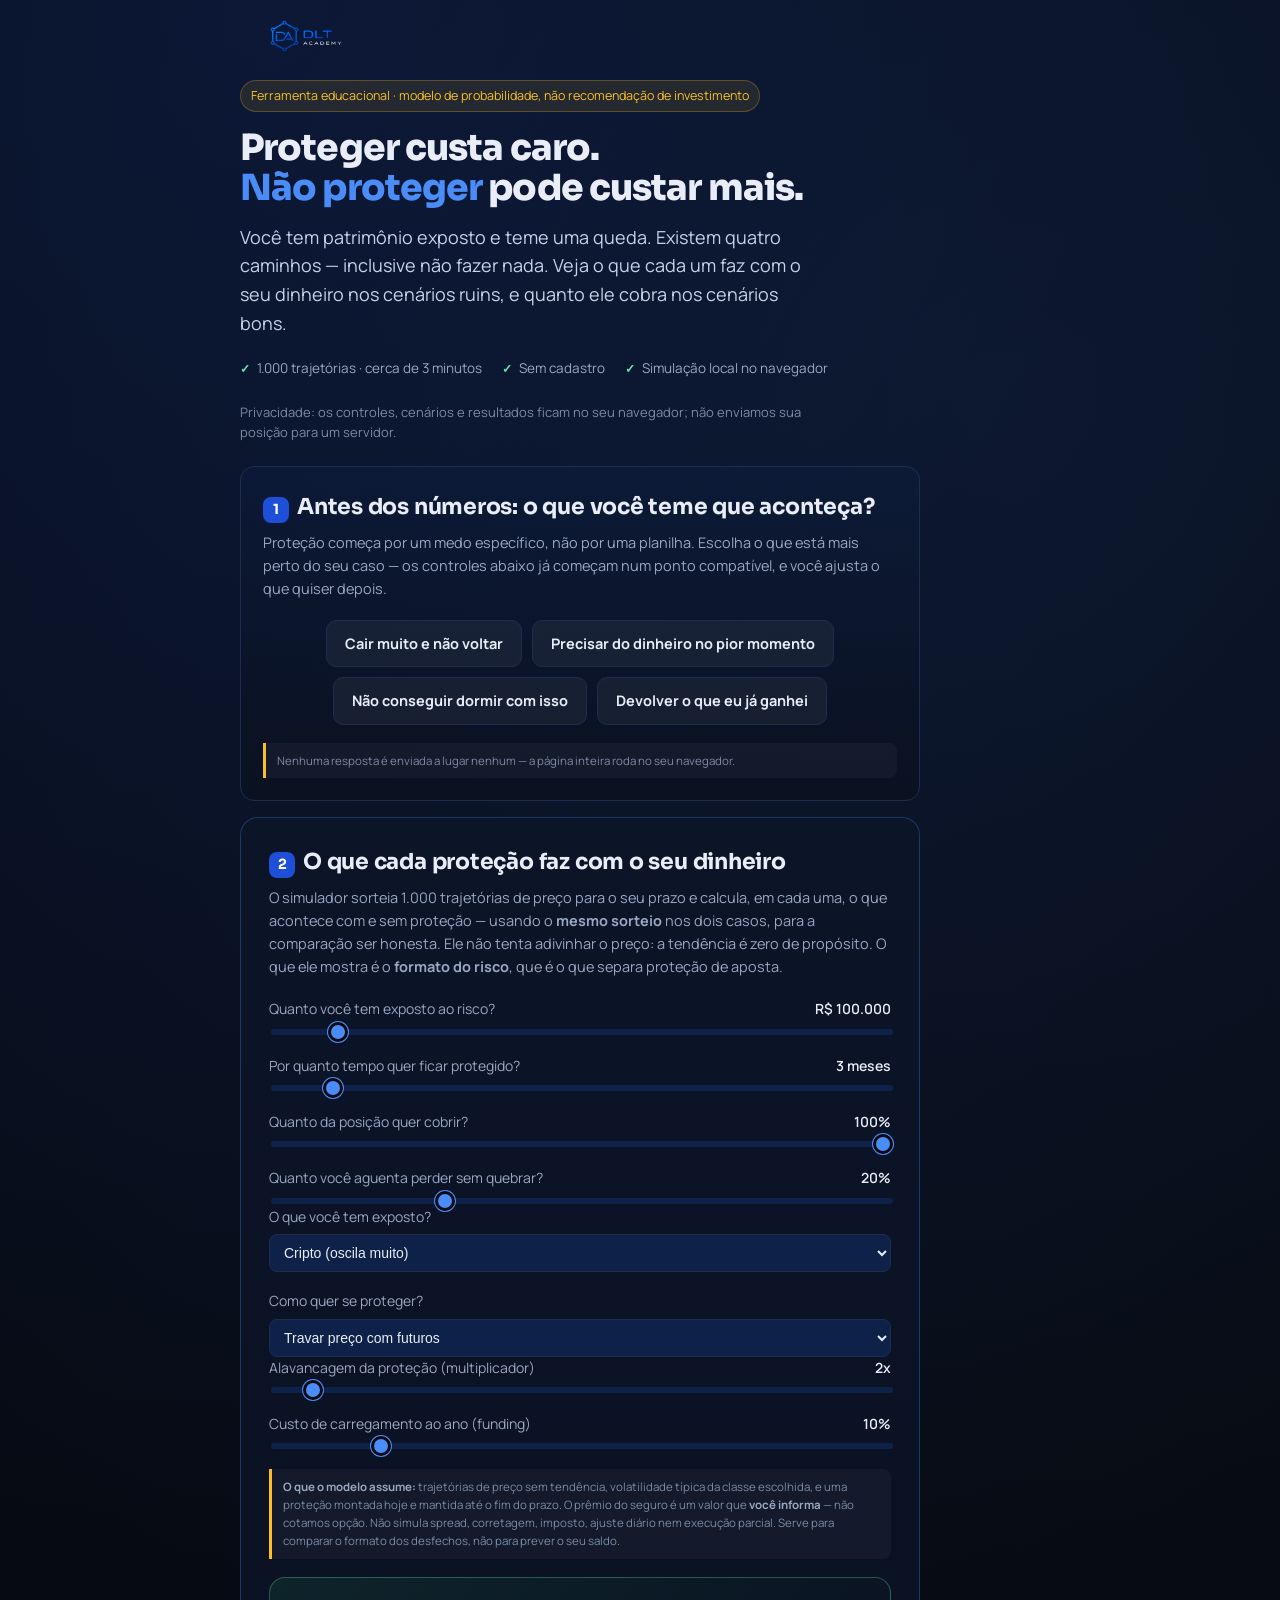
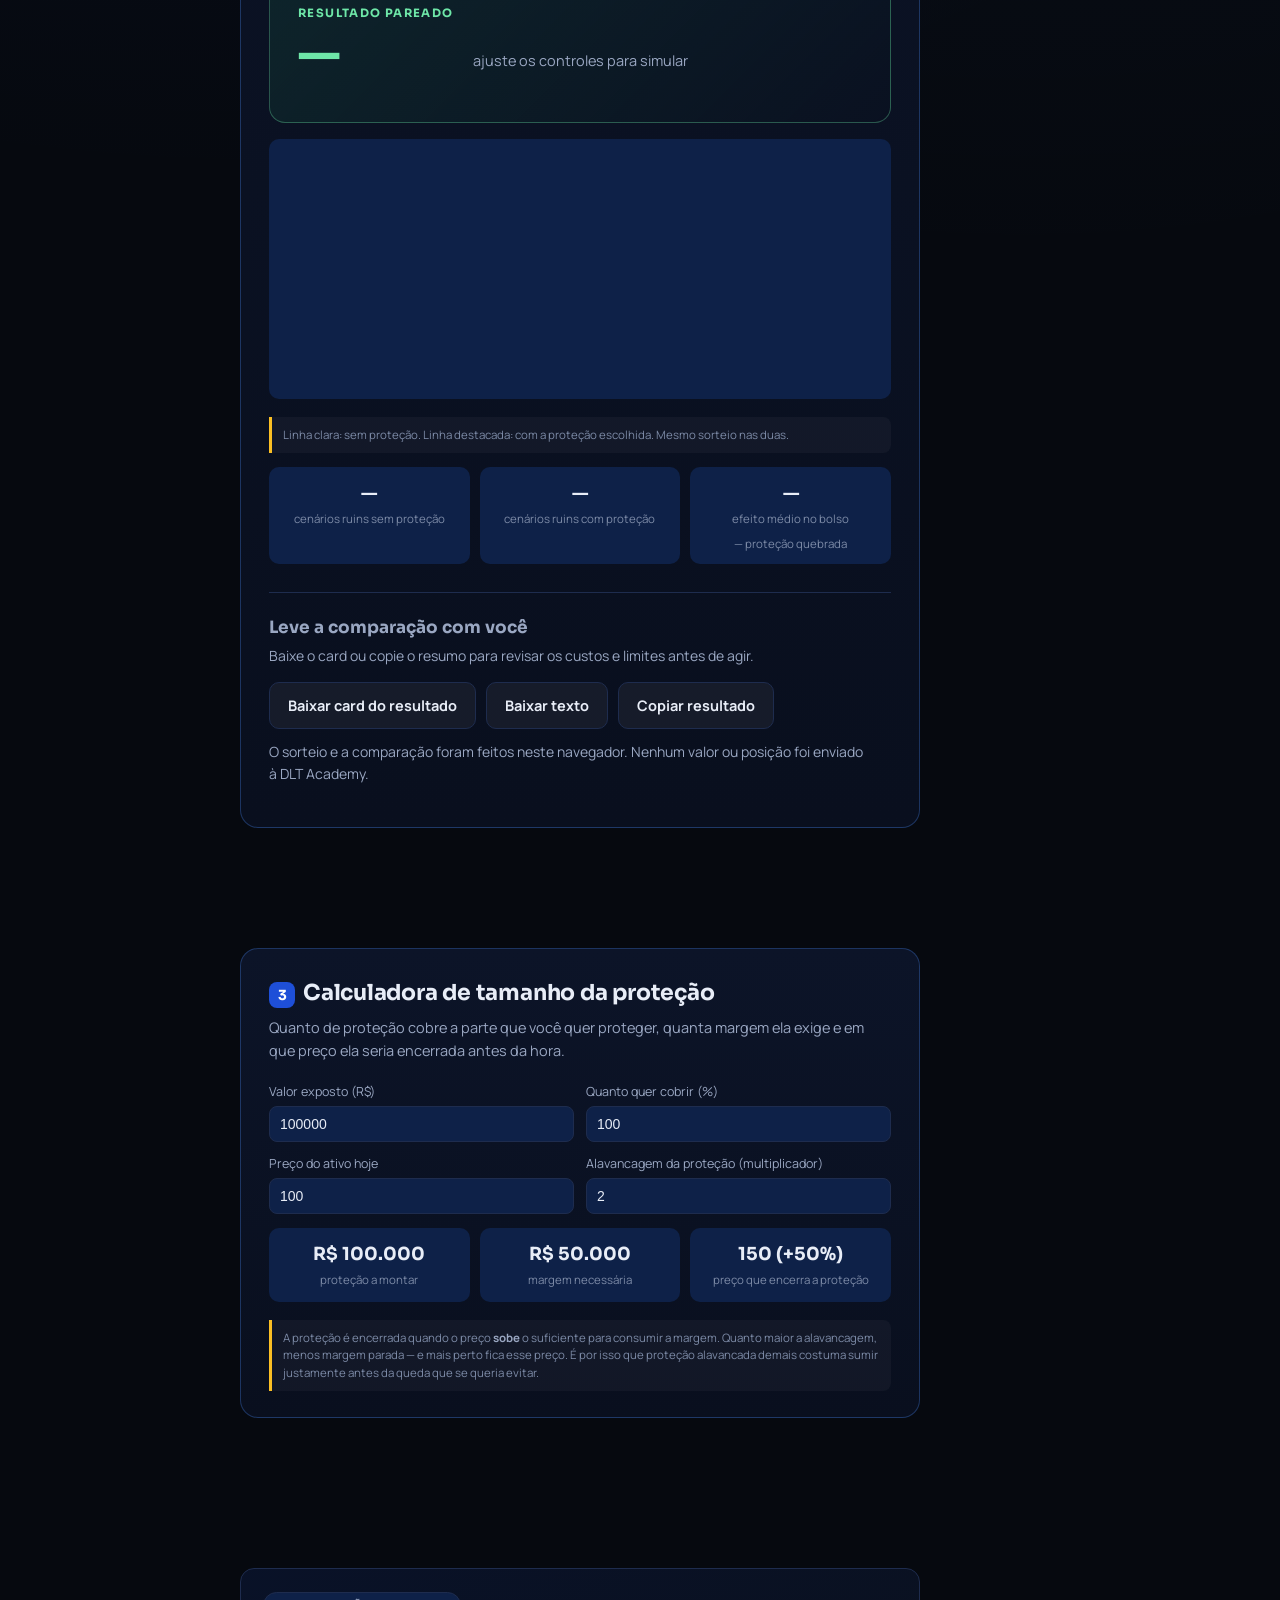
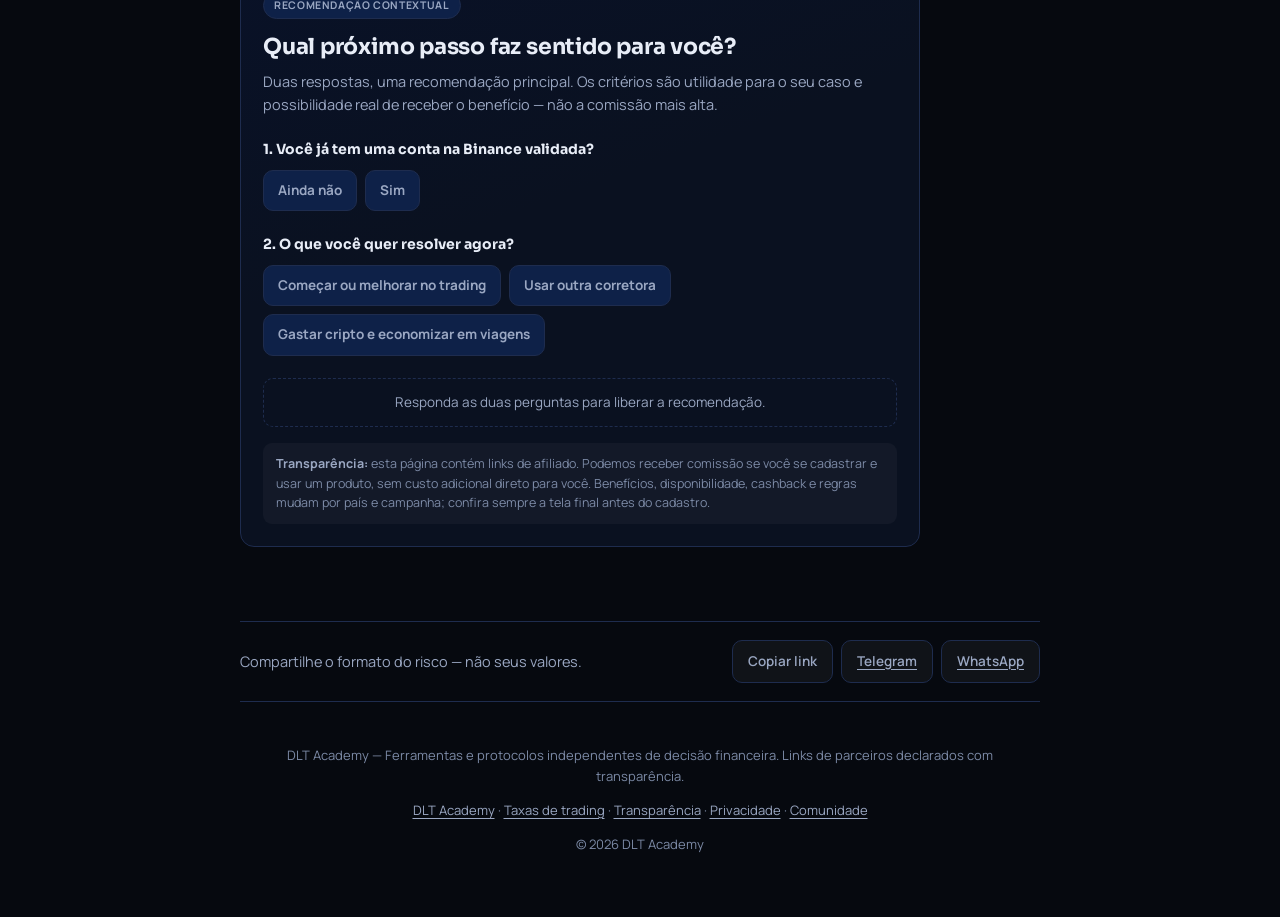
==== commit 09e6b9f4: "fix: publica só o site, fontes locais, CSP sem terceiros e eventos sem respostas - deploy: o pages.y" ====
--- a/index.html
+++ b/index.html
@@ -7,7 +7,7 @@
 <meta name="description" content="Compare não fazer nada, reduzir exposição, hedge com futuros e seguro nos mesmos 1.000 cenários de queda. Grátis e privado no navegador.">
 <meta name="robots" content="index, follow">
 <meta name="referrer" content="no-referrer">
-<meta http-equiv="Content-Security-Policy" content="default-src 'self'; script-src 'self' https://gc.zgo.at; style-src 'self' https://fonts.googleapis.com; font-src https://fonts.gstatic.com; img-src 'self' data: blob:; connect-src 'self' https://*.goatcounter.com; object-src 'none'; frame-src 'none'; worker-src 'none'; base-uri 'none'; form-action 'self'; upgrade-insecure-requests">
+<meta http-equiv="Content-Security-Policy" content="default-src 'self'; script-src 'self'; style-src 'self'; font-src 'self'; img-src 'self' data: blob:; connect-src 'self'; object-src 'none'; frame-src 'none'; worker-src 'none'; base-uri 'none'; form-action 'self'; upgrade-insecure-requests">
 <link rel="canonical" href="https://sobrevive-ou-quebra.dlt.academy/">
 
 <!-- Open Graph -->
@@ -16,8 +16,8 @@
 <meta property="og:title" content="Sobrevive ou Quebra? Risco e Proteção de Posição — DLT">
 <meta property="og:description" content="Proteger custa caro; não proteger pode custar mais. Veja o que cada rota faz com o seu dinheiro nos cenários ruins — e quanto ela cobra nos bons.">
 <meta property="og:url" content="https://sobrevive-ou-quebra.dlt.academy/">
-<meta property="og:image" content="https://sobrevive-ou-quebra.dlt.academy/og-image.svg">
-<meta property="og:image:type" content="image/svg+xml">
+<meta property="og:image" content="https://sobrevive-ou-quebra.dlt.academy/og-image.png">
+<meta property="og:image:type" content="image/png">
 <meta property="og:image:width" content="1200">
 <meta property="og:image:height" content="630">
 <meta property="og:image:alt" content="Sobrevive ou Quebra? — o que cada proteção faz com o seu dinheiro">
@@ -27,7 +27,7 @@
 <meta name="twitter:card" content="summary_large_image">
 <meta name="twitter:title" content="Vale a pena proteger sua posição? | Sobrevive ou Quebra?">
 <meta name="twitter:description" content="Proteger custa caro; não proteger pode custar mais. Compare as quatro rotas nos mesmos 1.000 cenários.">
-<meta name="twitter:image" content="https://sobrevive-ou-quebra.dlt.academy/og-image.svg">
+<meta name="twitter:image" content="https://sobrevive-ou-quebra.dlt.academy/og-image.png">
 <meta name="twitter:image:alt" content="Sobrevive ou Quebra? — o que cada proteção faz com o seu dinheiro">
 
 <meta name="theme-color" content="#06090F">
@@ -48,7 +48,7 @@
   "operatingSystem": "Web",
   "inLanguage": "pt-BR",
   "isAccessibleForFree": true,
-  "image": "https://sobrevive-ou-quebra.dlt.academy/og-image.svg",
+  "image": "https://sobrevive-ou-quebra.dlt.academy/og-image.png",
   "featureList": [
     "Comparação de quatro rotas de proteção nos mesmos cenários",
     "Simulação Monte Carlo de trajetórias de preço",
@@ -278,7 +278,7 @@
 <footer>
   <div class="wrap">
     <p>DLT Academy — Ferramentas e protocolos independentes de decisão financeira. Links de parceiros declarados com transparência.</p>
-    <p><a href="https://dlt.academy/" rel="noopener noreferrer" referrerpolicy="no-referrer">DLT Academy</a> · <a href="https://quanto-em-taxas.dlt.academy/" rel="noopener noreferrer" referrerpolicy="no-referrer">Taxas de trading</a> · <a href="https://dlt.academy/transparencia/" rel="noopener noreferrer" referrerpolicy="no-referrer">Transparência</a> · <a href="https://dlt.academy/comunidade/" rel="noopener noreferrer" referrerpolicy="no-referrer">Comunidade</a></p>
+    <p><a href="https://dlt.academy/" rel="noopener noreferrer" referrerpolicy="no-referrer">DLT Academy</a> · <a href="https://quanto-em-taxas.dlt.academy/" rel="noopener noreferrer" referrerpolicy="no-referrer">Taxas de trading</a> · <a href="https://dlt.academy/transparencia/" rel="noopener noreferrer" referrerpolicy="no-referrer">Transparência</a> · <a href="https://dlt.academy/privacidade/" rel="noopener noreferrer" referrerpolicy="no-referrer">Privacidade</a> · <a href="https://dlt.academy/comunidade/" rel="noopener noreferrer" referrerpolicy="no-referrer">Comunidade</a></p>
     <p>© 2026 DLT Academy</p>
   </div>
 </footer>
--- a/styles.css
+++ b/styles.css
@@ -9,7 +9,40 @@
    Customizações por ferramenta vão em styles-tool.css.
    ============================================================ */
 
-@import url('https://fonts.googleapis.com/css2?family=Sora:wght@400;500;600;700;800&family=Manrope:wght@400;500;600;700&display=swap');
+/* Fontes servidas pelo próprio site (Fontsource variable 5.3.0, OFL 1.1 —
+   assets/fonts/LICENSE.txt). Nenhum pedido sai para servidor de fontes de terceiros. */
+@font-face {
+  font-family: 'Sora';
+  font-style: normal;
+  font-display: swap;
+  font-weight: 100 800;
+  src: url('assets/fonts/sora-latin-ext-wght-normal.woff2') format('woff2-variations'), url('assets/fonts/sora-latin-ext-wght-normal.woff2') format('woff2');
+  unicode-range: U+0100-02BA,U+02BD-02C5,U+02C7-02CC,U+02CE-02D7,U+02DD-02FF,U+0304,U+0308,U+0329,U+1D00-1DBF,U+1E00-1E9F,U+1EF2-1EFF,U+2020,U+20A0-20AB,U+20AD-20C0,U+2113,U+2C60-2C7F,U+A720-A7FF;
+}
+@font-face {
+  font-family: 'Sora';
+  font-style: normal;
+  font-display: swap;
+  font-weight: 100 800;
+  src: url('assets/fonts/sora-latin-wght-normal.woff2') format('woff2-variations'), url('assets/fonts/sora-latin-wght-normal.woff2') format('woff2');
+  unicode-range: U+0000-00FF,U+0131,U+0152-0153,U+02BB-02BC,U+02C6,U+02DA,U+02DC,U+0304,U+0308,U+0329,U+2000-206F,U+20AC,U+2122,U+2191,U+2193,U+2212,U+2215,U+FEFF,U+FFFD;
+}
+@font-face {
+  font-family: 'Manrope';
+  font-style: normal;
+  font-display: swap;
+  font-weight: 200 800;
+  src: url('assets/fonts/manrope-latin-ext-wght-normal.woff2') format('woff2-variations'), url('assets/fonts/manrope-latin-ext-wght-normal.woff2') format('woff2');
+  unicode-range: U+0100-02BA,U+02BD-02C5,U+02C7-02CC,U+02CE-02D7,U+02DD-02FF,U+0304,U+0308,U+0329,U+1D00-1DBF,U+1E00-1E9F,U+1EF2-1EFF,U+2020,U+20A0-20AB,U+20AD-20C0,U+2113,U+2C60-2C7F,U+A720-A7FF;
+}
+@font-face {
+  font-family: 'Manrope';
+  font-style: normal;
+  font-display: swap;
+  font-weight: 200 800;
+  src: url('assets/fonts/manrope-latin-wght-normal.woff2') format('woff2-variations'), url('assets/fonts/manrope-latin-wght-normal.woff2') format('woff2');
+  unicode-range: U+0000-00FF,U+0131,U+0152-0153,U+02BB-02BC,U+02C6,U+02DA,U+02DC,U+0304,U+0308,U+0329,U+2000-206F,U+20AC,U+2122,U+2191,U+2193,U+2212,U+2215,U+FEFF,U+FFFD;
+}
 
 :root {
   --bg: #06090F;            /* Navy Base */
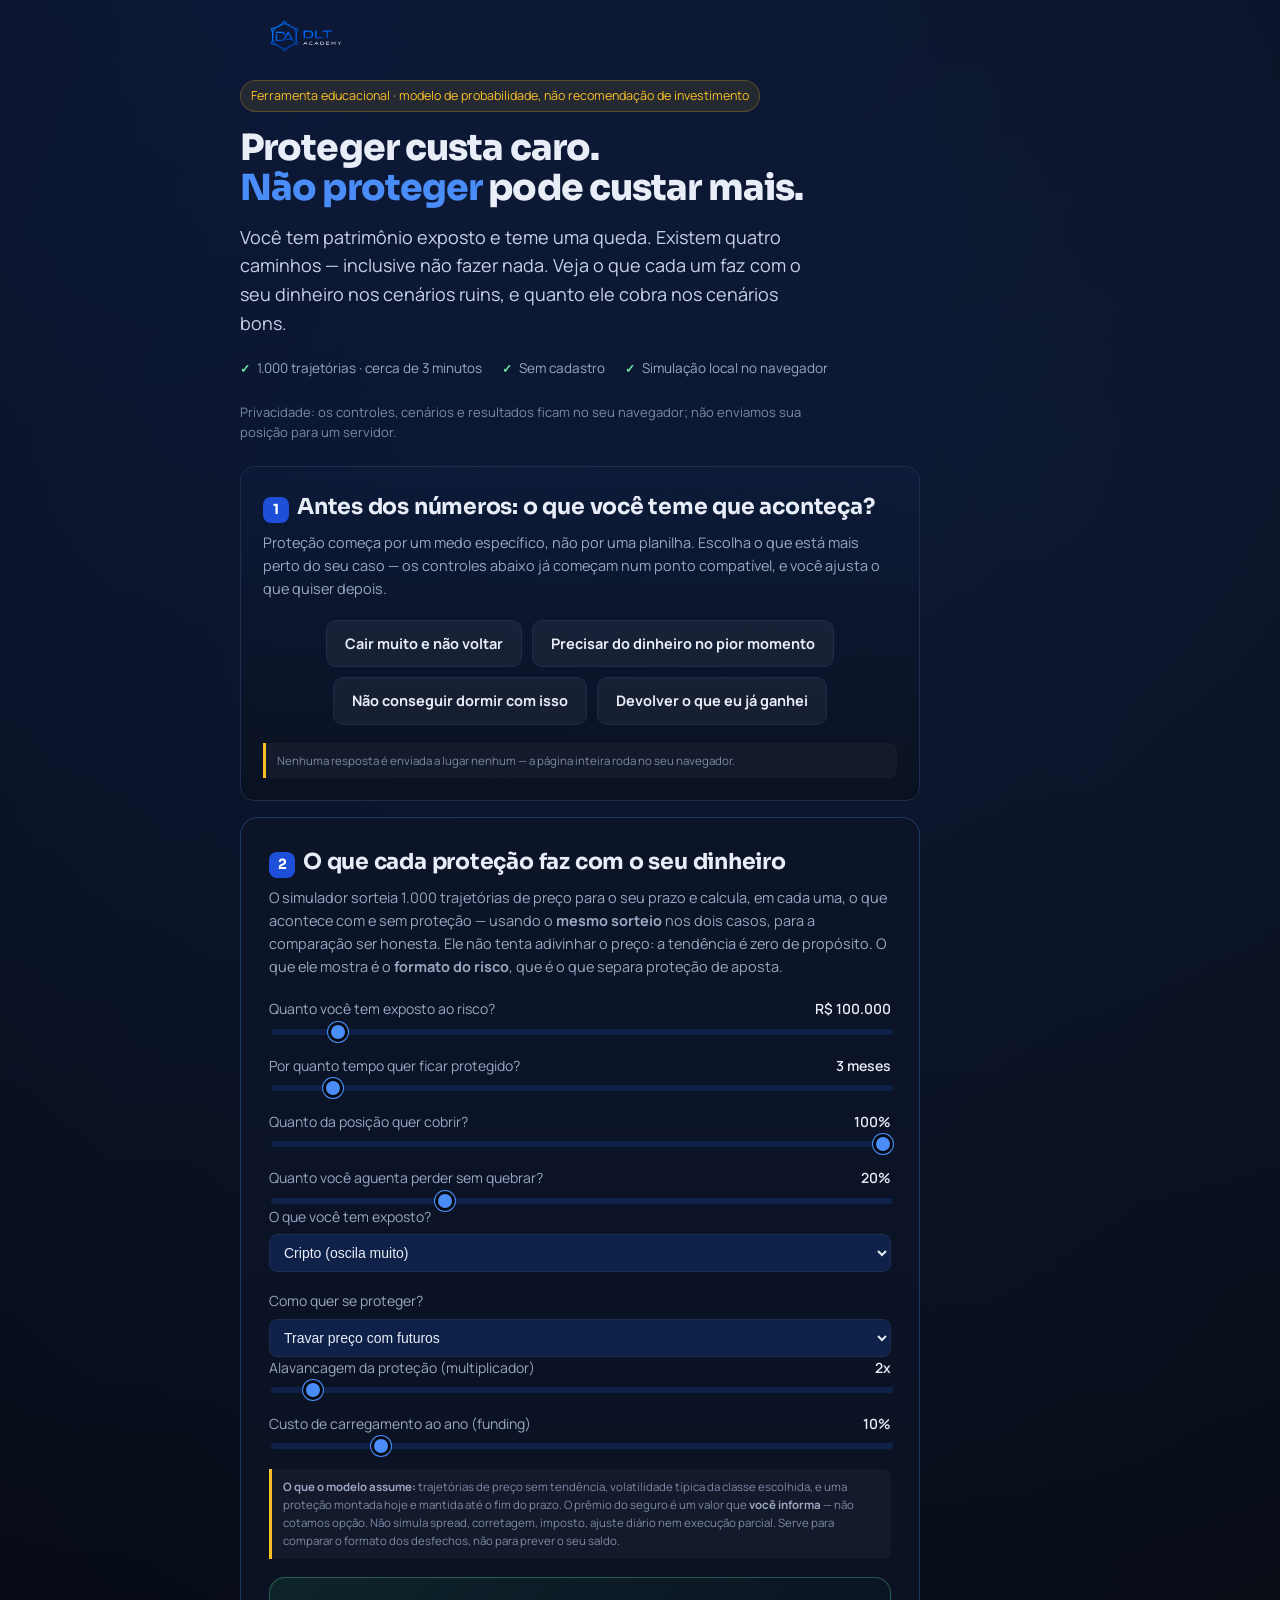
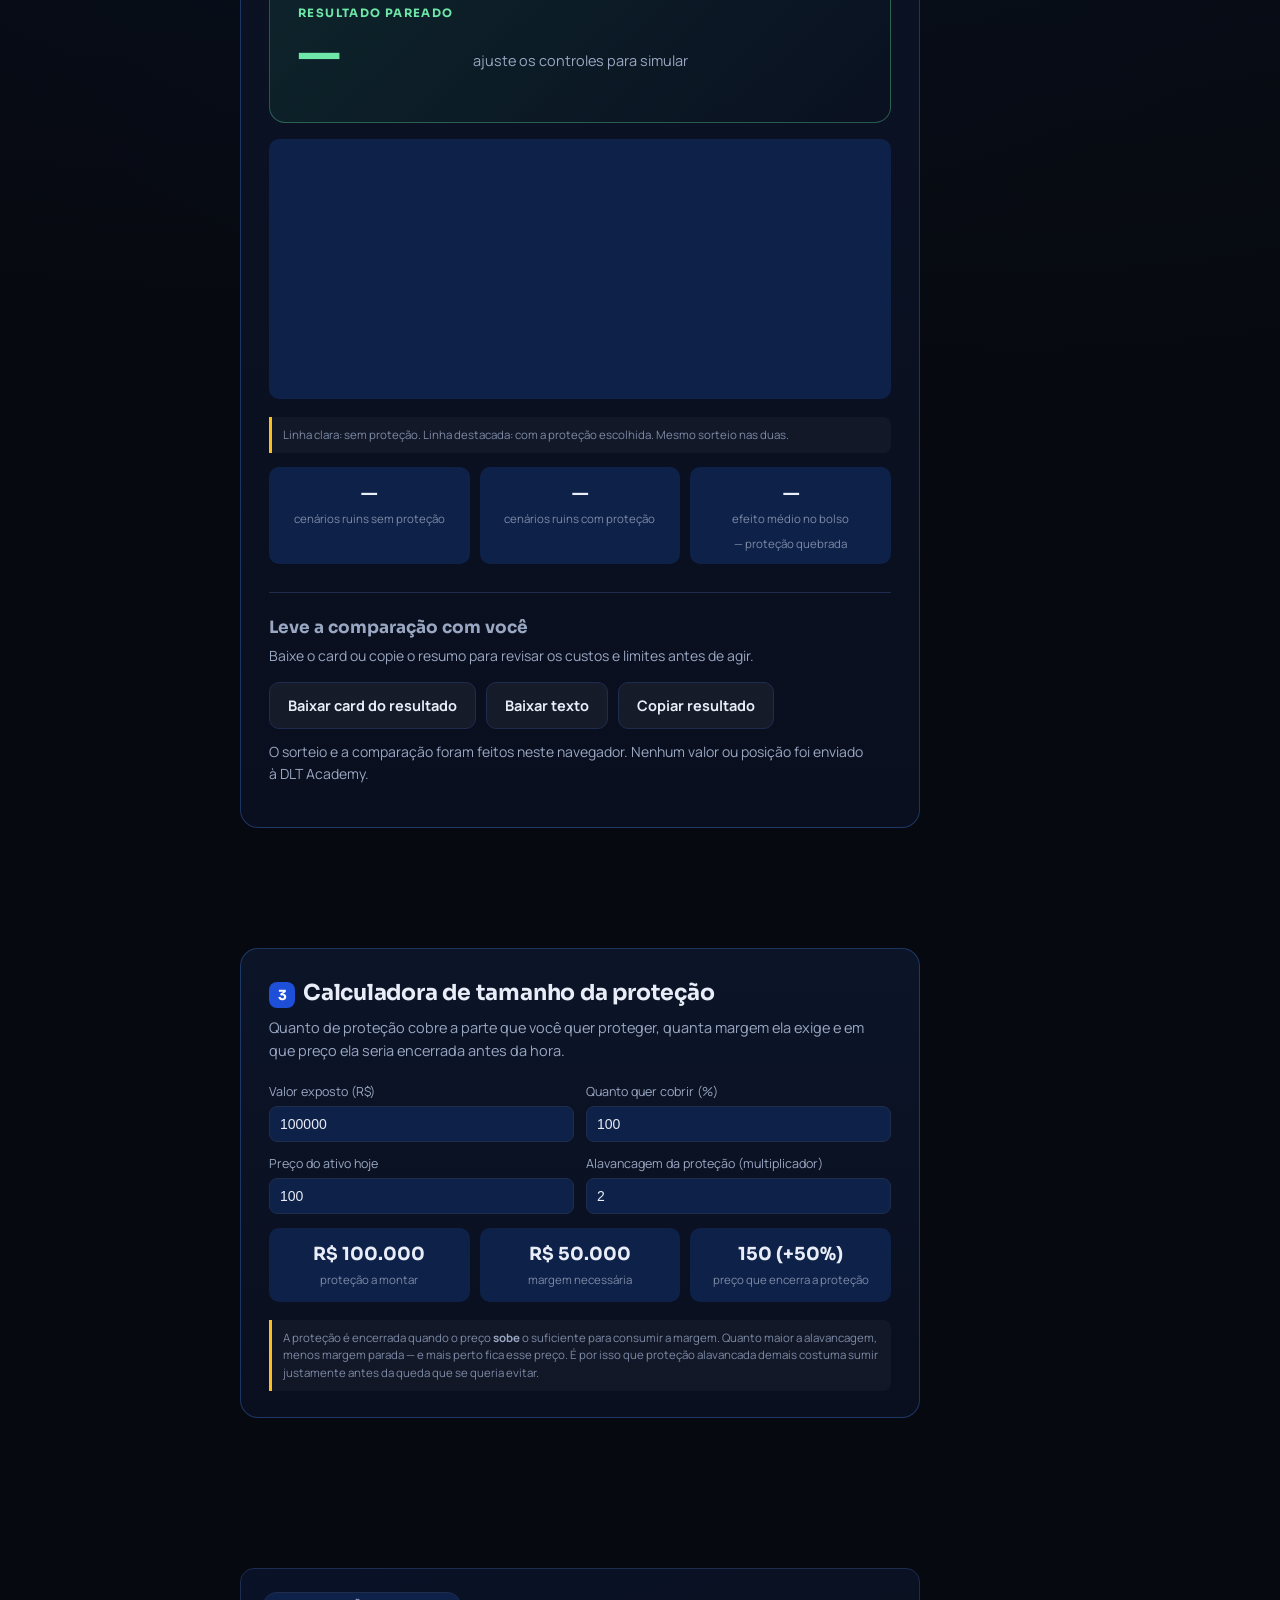
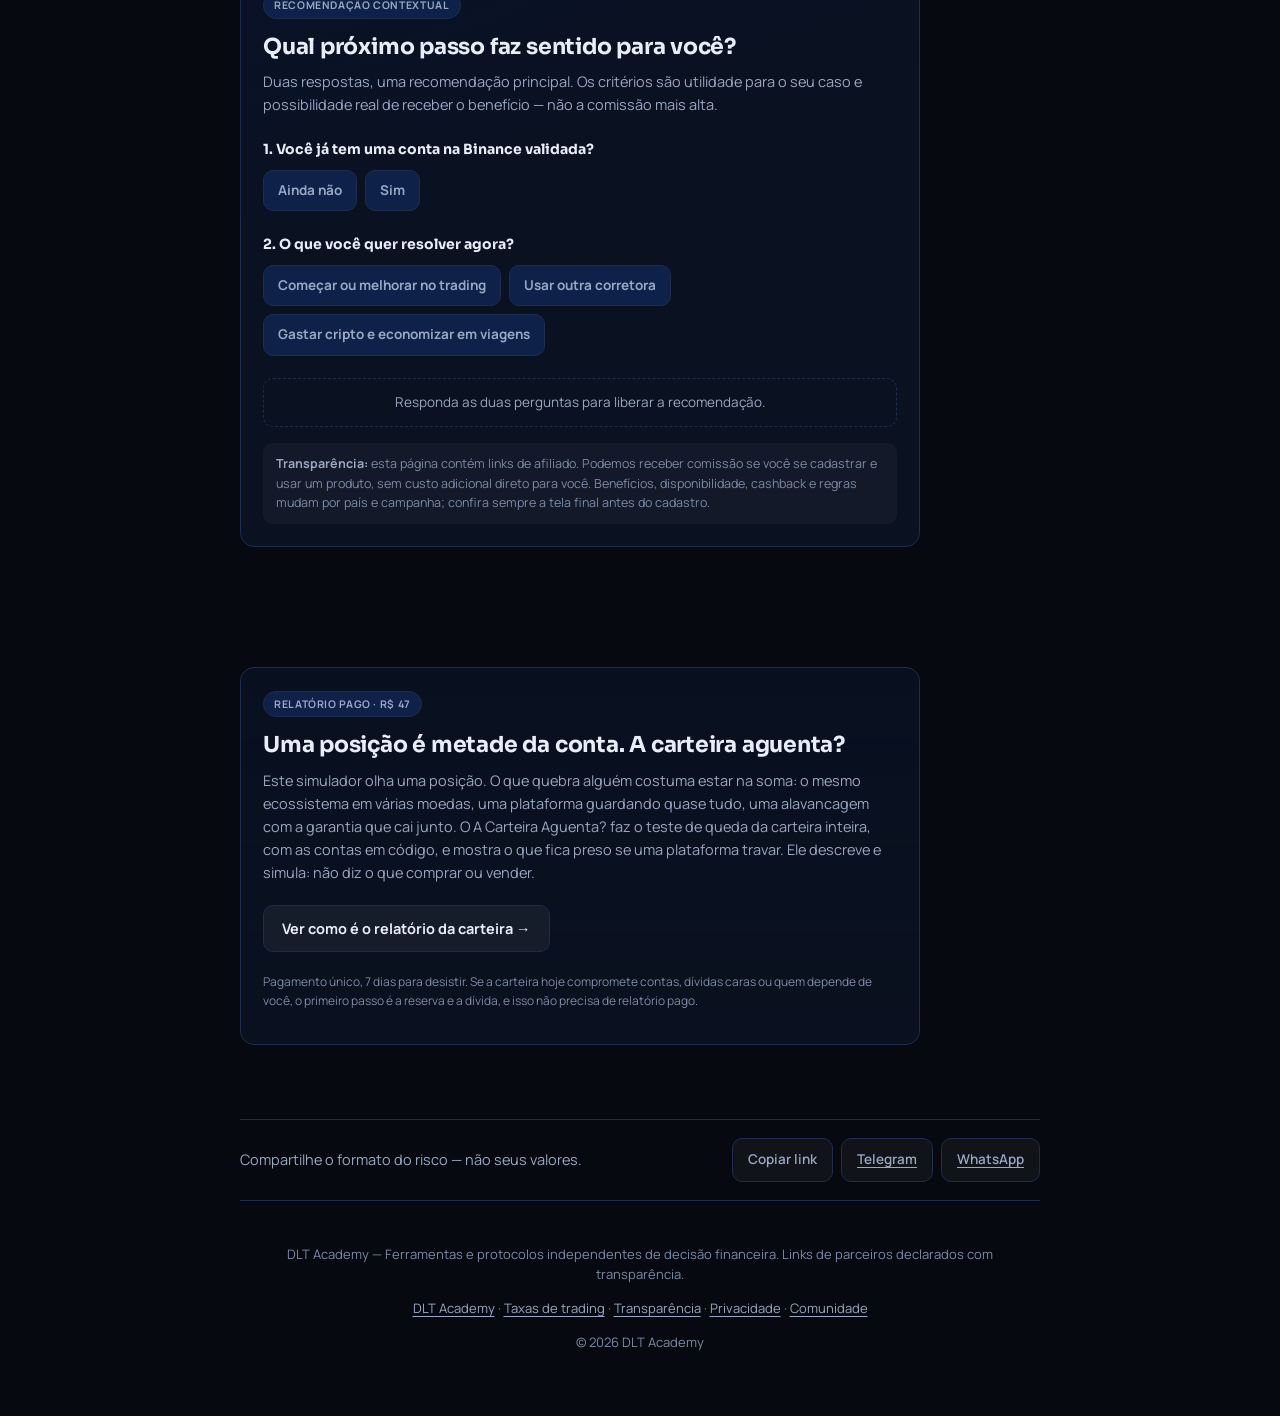
==== commit 06150a48: "content: a carteira inteira como próximo passo, com o relatório A Carteira Aguenta?" ====
--- a/index.html
+++ b/index.html
@@ -270,6 +270,16 @@
       </div>
     </section>
 
+    <section id="carteira-inteira" class="next-step" aria-labelledby="carteira-titulo">
+      <div class="card">
+        <span class="tag">Relatório pago · R$ 47</span>
+        <h2 id="carteira-titulo">Uma posição é metade da conta. A carteira aguenta?</h2>
+        <p class="section-desc">Este simulador olha uma posição. O que quebra alguém costuma estar na soma: o mesmo ecossistema em várias moedas, uma plataforma guardando quase tudo, uma alavancagem com a garantia que cai junto. O A Carteira Aguenta? faz o teste de queda da carteira inteira, com as contas em código, e mostra o que fica preso se uma plataforma travar. Ele descreve e simula: não diz o que comprar ou vender.</p>
+        <p><a class="btn btn-secondary" href="https://dlt.academy/produtos/carteira-aguenta/">Ver como é o relatório da carteira →</a></p>
+        <p class="fine-print">Pagamento único, 7 dias para desistir. Se a carteira hoje compromete contas, dívidas caras ou quem depende de você, o primeiro passo é a reserva e a dívida, e isso não precisa de relatório pago.</p>
+      </div>
+    </section>
+
     <section class="share-row" data-share><p>Compartilhe o formato do risco — não seus valores.</p><div class="share-actions"><button type="button" data-share-copy>Copiar link</button><a data-share-telegram target="_blank" rel="noopener noreferrer" referrerpolicy="no-referrer">Telegram</a><a data-share-whatsapp target="_blank" rel="noopener noreferrer" referrerpolicy="no-referrer">WhatsApp</a></div></section>
 
   </div>
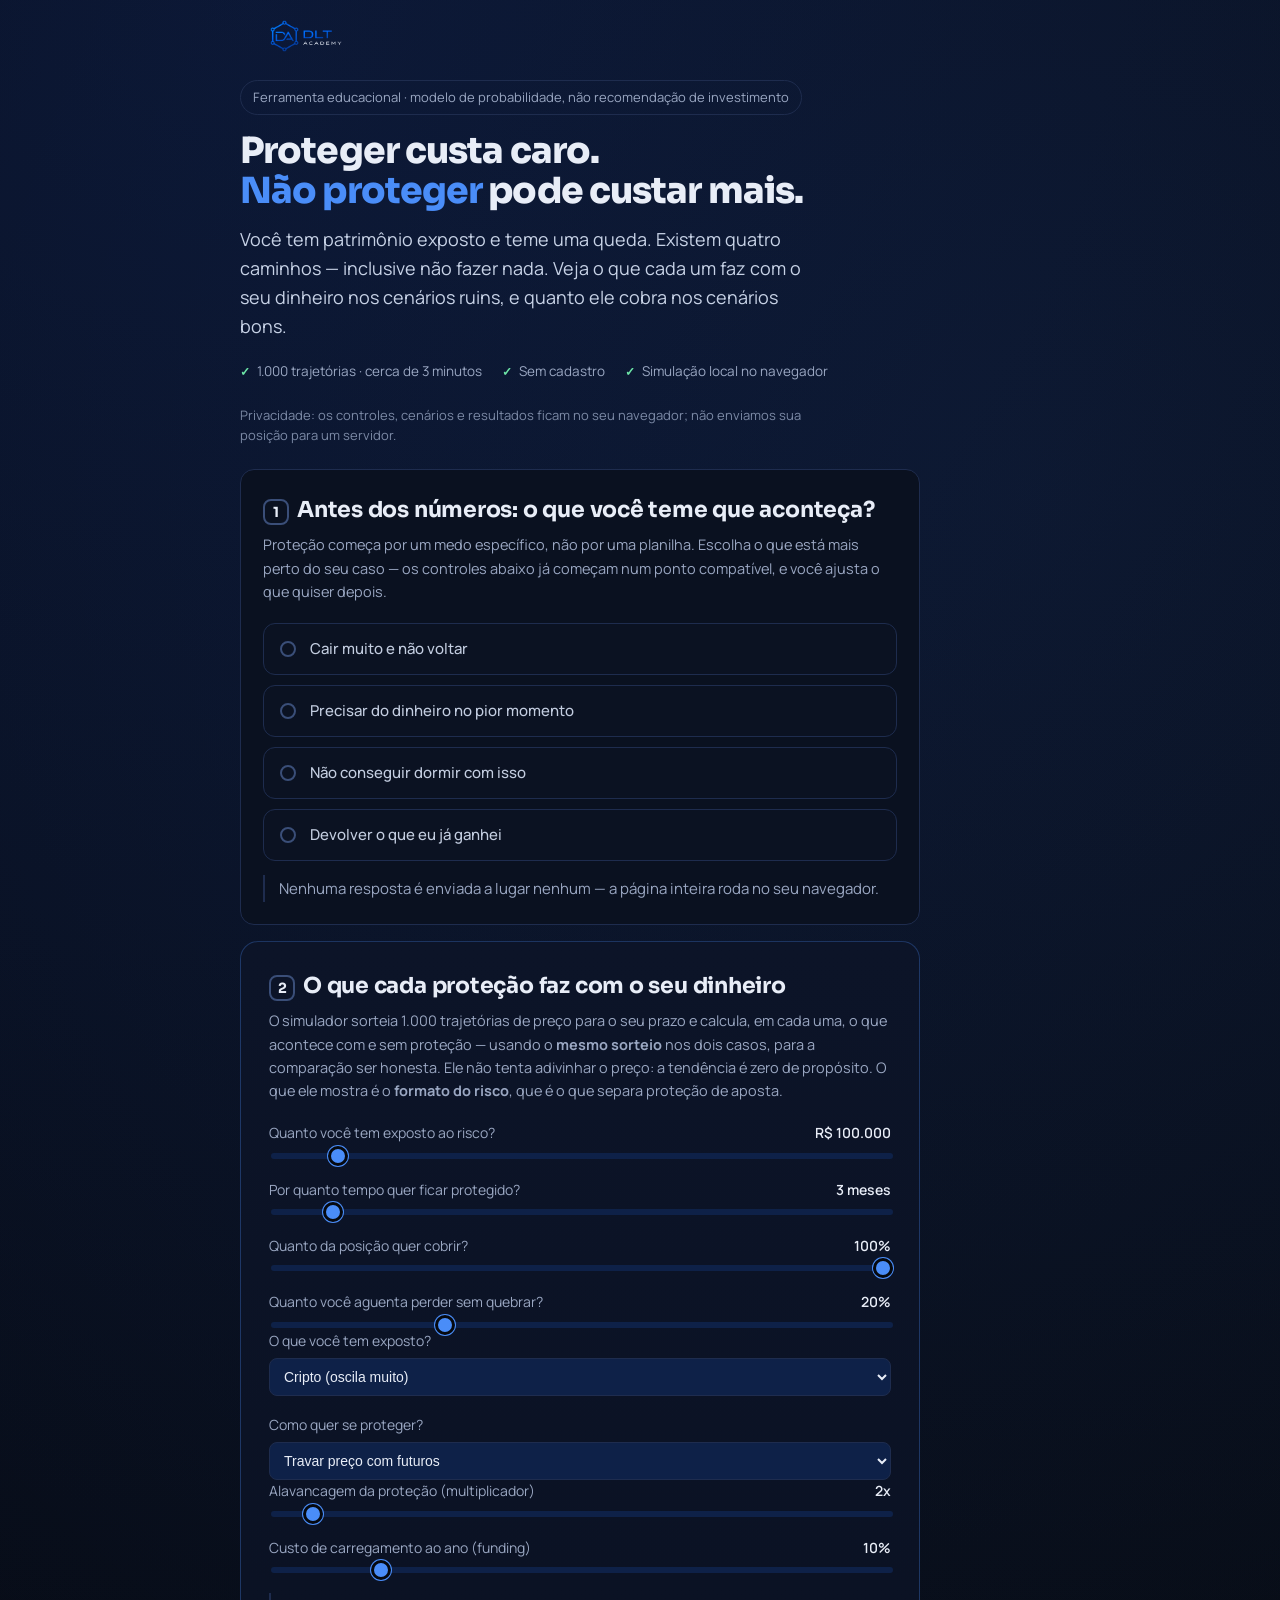
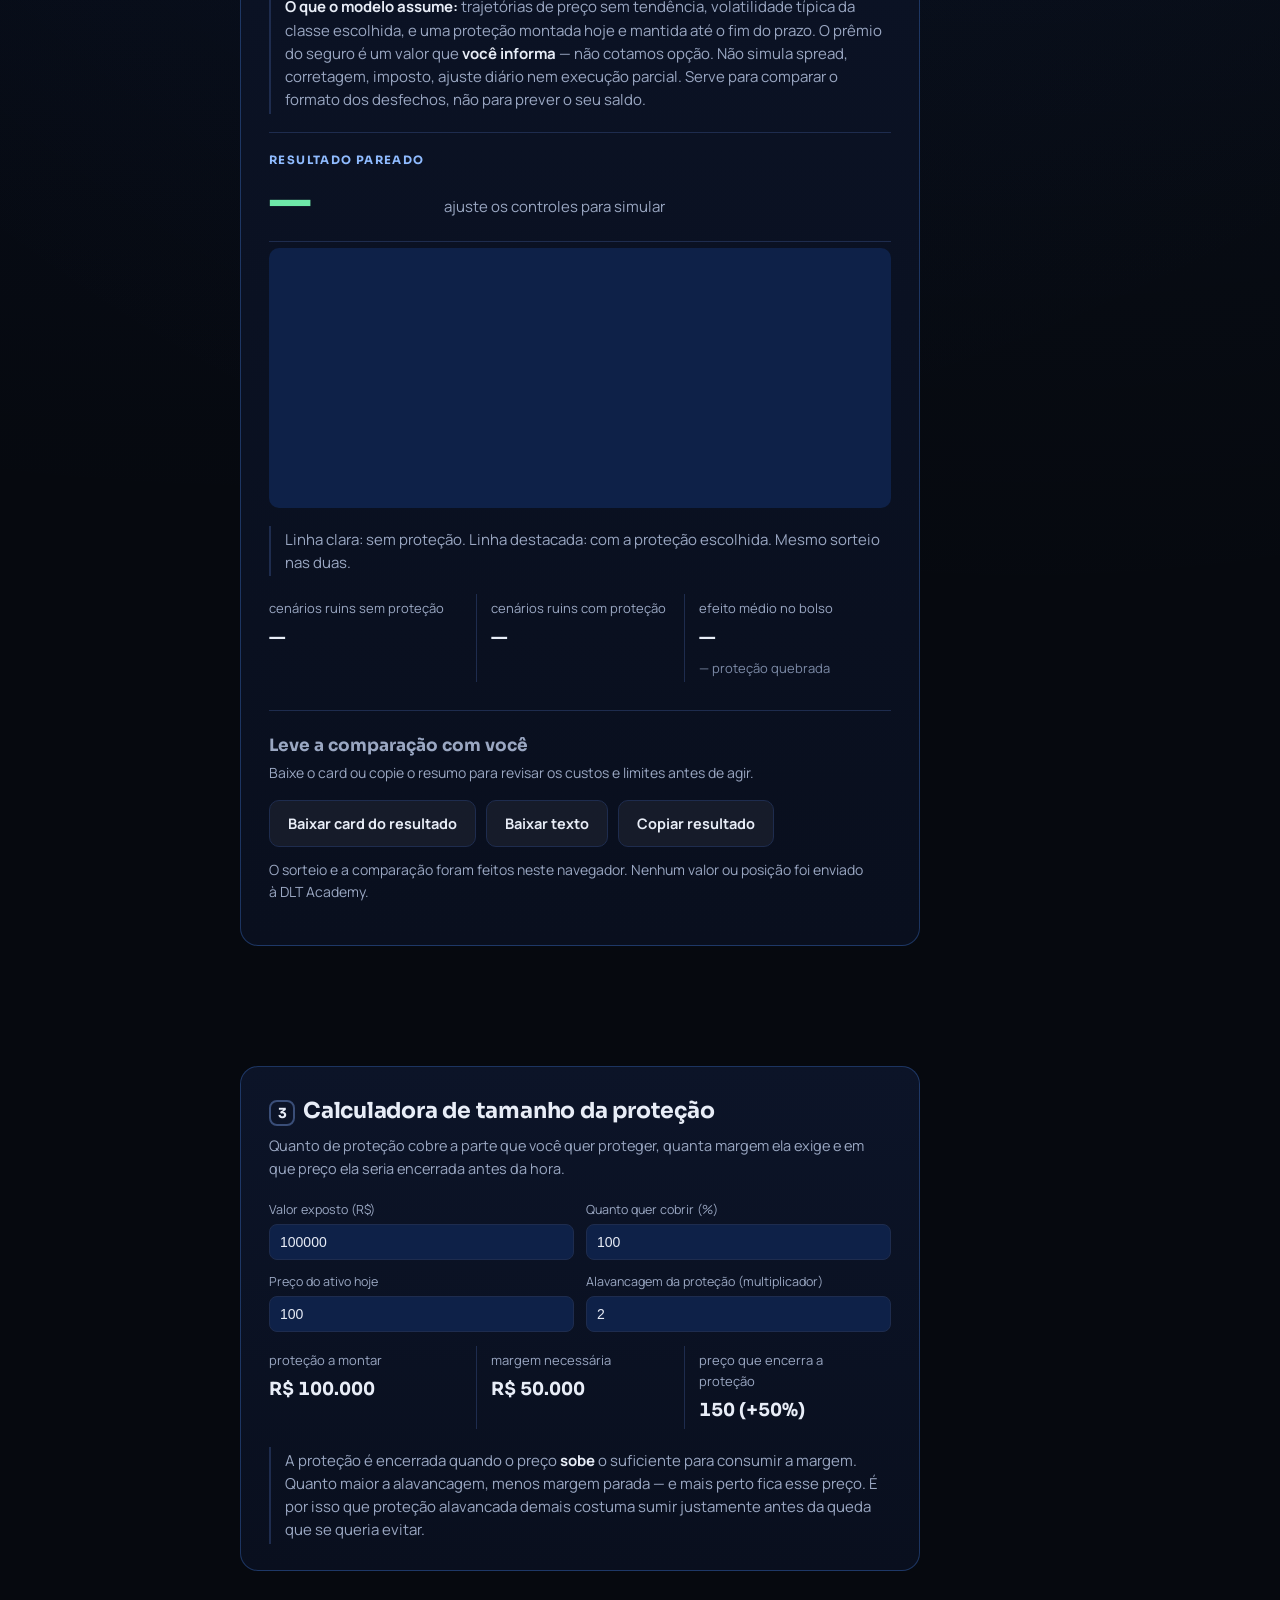
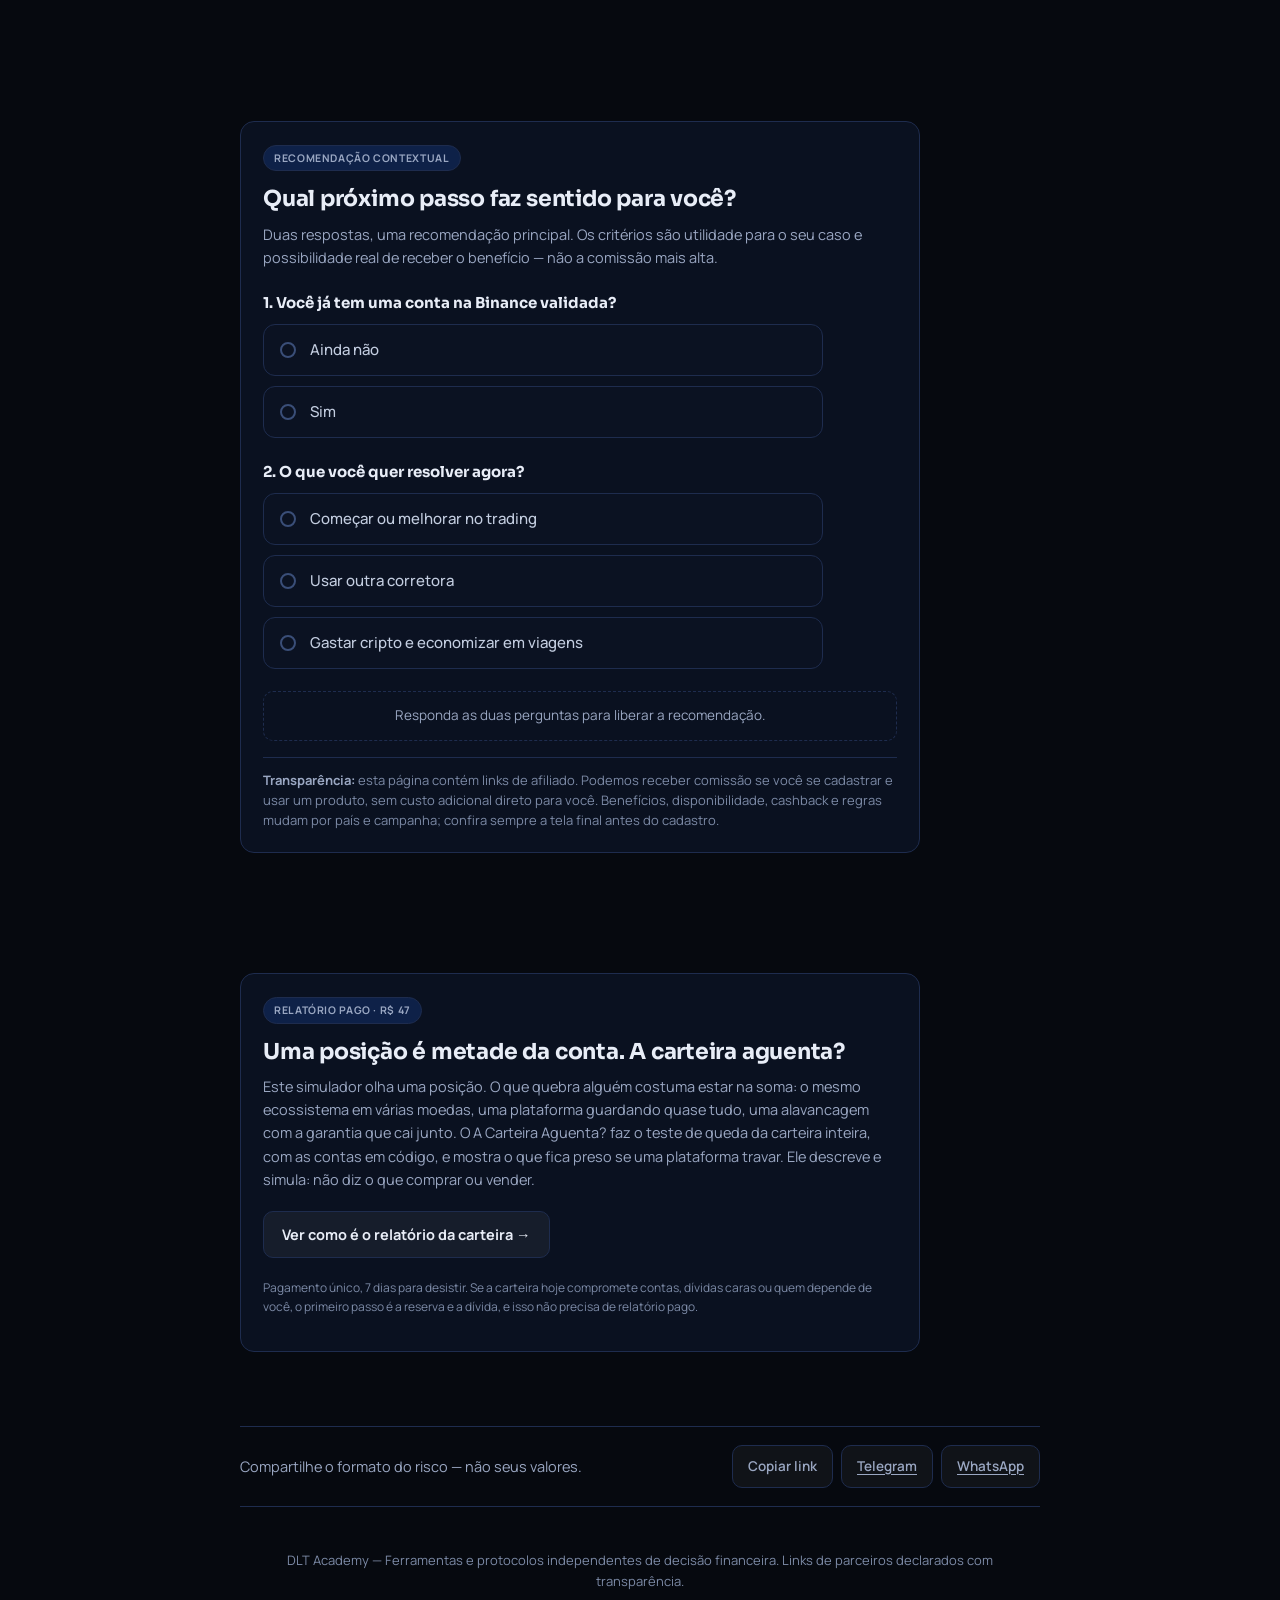
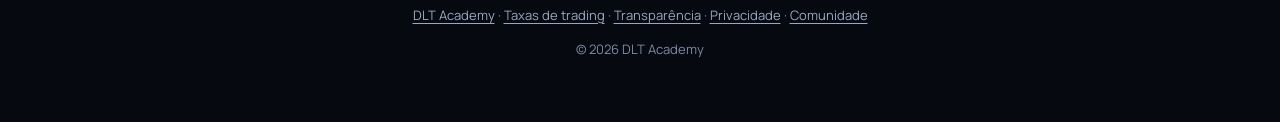
==== commit 47dd9585: "design: padrões visuais novos no Sobrevive ou Quebra? (grau no resultado, escolha em linha, sem caix" ====
--- a/index.html
+++ b/index.html
@@ -32,7 +32,7 @@
 
 <meta name="theme-color" content="#06090F">
 <link rel="icon" type="image/png" href="assets/dlt-mark.png">
-<link rel="stylesheet" href="styles.css?v=2026-07-20e">
+<link rel="stylesheet" href="styles.css?v=2026-11-17a">
 <link rel="stylesheet" href="dlt-patterns.css">
 
 
@@ -81,11 +81,11 @@
       <div class="card">
         <h2><span class="num">1</span>Antes dos números: o que você teme que aconteça?</h2>
         <p class="section-desc">Proteção começa por um medo específico, não por uma planilha. Escolha o que está mais perto do seu caso — os controles abaixo já começam num ponto compatível, e você ajusta o que quiser depois.</p>
-        <div class="btn-row" id="medo-opcoes" role="group" aria-label="O que você teme que aconteça">
-          <button type="button" class="btn btn-secondary" data-medo="cair">Cair muito e não voltar</button>
-          <button type="button" class="btn btn-secondary" data-medo="precisar">Precisar do dinheiro no pior momento</button>
-          <button type="button" class="btn btn-secondary" data-medo="dormir">Não conseguir dormir com isso</button>
-          <button type="button" class="btn btn-secondary" data-medo="devolver">Devolver o que eu já ganhei</button>
+        <div class="choice-list" id="medo-opcoes" role="group" aria-label="O que você teme que aconteça">
+          <button type="button" class="choice-row" data-medo="cair" aria-pressed="false"><span class="choice-dot"></span><span>Cair muito e não voltar</span></button>
+          <button type="button" class="choice-row" data-medo="precisar" aria-pressed="false"><span class="choice-dot"></span><span>Precisar do dinheiro no pior momento</span></button>
+          <button type="button" class="choice-row" data-medo="dormir" aria-pressed="false"><span class="choice-dot"></span><span>Não conseguir dormir com isso</span></button>
+          <button type="button" class="choice-row" data-medo="devolver" aria-pressed="false"><span class="choice-dot"></span><span>Devolver o que eu já ganhei</span></button>
         </div>
         <p class="model-note" id="medo-eco">Nenhuma resposta é enviada a lugar nenhum — a página inteira roda no seu navegador.</p>
       </div>
@@ -158,7 +158,7 @@
           <div class="result-top">
             <div>
               <div class="result-kicker">Resultado pareado</div>
-              <div class="result-big big-stat" id="result-big">—</div>
+              <div class="result-big big-stat tnum" id="result-big">—</div>
             </div>
             <div class="result-read stat-label" id="result-label">ajuste os controles para simular</div>
           </div>
@@ -168,9 +168,9 @@
         <p class="model-note" id="chart-legend">Linha clara: sem proteção. Linha destacada: com a proteção escolhida. Mesmo sorteio nas duas.</p>
 
         <div class="stat-row result-stats three-stat-grid">
-          <div class="stat-box"><div class="val" id="stat-ruins-sem">—</div><div class="label">cenários ruins sem proteção</div></div>
-          <div class="stat-box"><div class="val" id="stat-ruins-com">—</div><div class="label">cenários ruins com proteção</div></div>
-          <div class="stat-box" id="box-liquidacao"><div class="val" id="stat-custo">—</div><div class="label">efeito médio no bolso</div><span class="stat-support"><span id="stat-liquidacao">—</span> proteção quebrada</span></div>
+          <div class="stat-box"><div class="label">cenários ruins sem proteção</div><div class="val tnum" id="stat-ruins-sem">—</div></div>
+          <div class="stat-box"><div class="label">cenários ruins com proteção</div><div class="val tnum" id="stat-ruins-com">—</div></div>
+          <div class="stat-box" id="box-liquidacao"><div class="label">efeito médio no bolso</div><div class="val tnum" id="stat-custo">—</div><span class="stat-support"><span id="stat-liquidacao">—</span> proteção quebrada</span></div>
         </div>
 
         <div class="result-actions">
@@ -212,9 +212,9 @@
           <div class="calc-field"><label>Alavancagem da proteção (multiplicador)</label><input type="number" id="calc-alav" value="2" step="0.5"></div>
         </div>
         <div class="stat-row three-stat-grid">
-          <div class="stat-box"><div class="val" id="calc-nocional">—</div><div class="label">proteção a montar</div></div>
-          <div class="stat-box"><div class="val" id="calc-margem">—</div><div class="label">margem necessária</div></div>
-          <div class="stat-box"><div class="val" id="calc-liquidacao">—</div><div class="label">preço que encerra a proteção</div></div>
+          <div class="stat-box"><div class="label">proteção a montar</div><div class="val tnum" id="calc-nocional">—</div></div>
+          <div class="stat-box"><div class="label">margem necessária</div><div class="val tnum" id="calc-margem">—</div></div>
+          <div class="stat-box"><div class="label">preço que encerra a proteção</div><div class="val tnum" id="calc-liquidacao">—</div></div>
         </div>
         <p class="model-note">A proteção é encerrada quando o preço <strong>sobe</strong> o suficiente para consumir a margem. Quanto maior a alavancagem, menos margem parada — e mais perto fica esse preço. É por isso que proteção alavancada demais costuma sumir justamente antes da queda que se queria evitar.</p>
       </div>
@@ -229,18 +229,18 @@
 
         <div class="router-question" data-question="binance">
           <div class="router-label">1. Você já tem uma conta na Binance validada?</div>
-          <div class="radio-group" role="group" aria-label="Conta Binance">
-            <button type="button" data-router-field="hasBinance" data-value="no">Ainda não</button>
-            <button type="button" data-router-field="hasBinance" data-value="yes">Sim</button>
+          <div class="choice-list" role="group" aria-label="Conta Binance">
+            <button type="button" class="choice-row" data-router-field="hasBinance" data-value="no"><span class="choice-dot"></span><span>Ainda não</span></button>
+            <button type="button" class="choice-row" data-router-field="hasBinance" data-value="yes"><span class="choice-dot"></span><span>Sim</span></button>
           </div>
         </div>
 
         <div class="router-question" data-question="goal">
           <div class="router-label">2. O que você quer resolver agora?</div>
-          <div class="radio-group" role="group" aria-label="Objetivo principal">
-            <button type="button" data-router-field="goal" data-value="trade">Começar ou melhorar no trading</button>
-            <button type="button" data-router-field="goal" data-value="alternative">Usar outra corretora</button>
-            <button type="button" data-router-field="goal" data-value="spend">Gastar cripto e economizar em viagens</button>
+          <div class="choice-list" role="group" aria-label="Objetivo principal">
+            <button type="button" class="choice-row" data-router-field="goal" data-value="trade"><span class="choice-dot"></span><span>Começar ou melhorar no trading</span></button>
+            <button type="button" class="choice-row" data-router-field="goal" data-value="alternative"><span class="choice-dot"></span><span>Usar outra corretora</span></button>
+            <button type="button" class="choice-row" data-router-field="goal" data-value="spend"><span class="choice-dot"></span><span>Gastar cripto e economizar em viagens</span></button>
           </div>
         </div>
 
@@ -293,11 +293,11 @@
   </div>
 </footer>
 
-<script src="config.js?v=2026-07-20e"></script>
-<script src="js/protection.js?v=2026-07-20e"></script>
-<script src="js/chart.js?v=2026-07-20e"></script>
-<script src="js/share-card.js?v=2026-07-20e"></script>
-<script src="js/app.js?v=2026-07-20e"></script>
+<script src="config.js?v=2026-11-17a"></script>
+<script src="js/protection.js?v=2026-11-17a"></script>
+<script src="js/chart.js?v=2026-11-17a"></script>
+<script src="js/share-card.js?v=2026-11-17a"></script>
+<script src="js/app.js?v=2026-11-17a"></script>
 <script src="js/dlt-interactions.js"></script>
 </body>
 </html>
--- a/styles.css
+++ b/styles.css
@@ -146,17 +146,17 @@
   display: inline-flex;
   align-items: center;
   gap: 6px;
-  background: rgba(251, 191, 36, 0.1);
-  border: 1px solid rgba(251, 191, 36, 0.25);
-  color: var(--amber);
-  font-size: 12.5px;
-  padding: 5px 10px;
+  background: transparent;
+  border: 1px solid var(--border);
+  color: var(--text-dim);
+  font-size: 13px;
+  padding: 6px 12px;
   border-radius: 999px;
   margin-bottom: 18px;
 }
 
 .card {
-  background: linear-gradient(180deg, rgba(14, 33, 72, 0.30), rgba(10, 17, 32, 0.9));
+  background: var(--bg-elev);
   border: 1px solid var(--border);
   border-radius: var(--radius);
   padding: 22px;
@@ -177,23 +177,23 @@
   width: 26px;
   height: 26px;
   border-radius: 8px;
-  background: var(--accent-2);
-  color: white;
+  background: transparent;
+  border: 2px solid #3A4E78;
+  color: var(--text);
   font-size: 14px;
   margin-right: 8px;
 }
 .section-desc { color: var(--text-dim); font-size: 14.5px; margin: 0 0 20px; }
+/* Nota do modelo: texto com filete neutro, sem caixa (o cartão é a única superfície). */
 .model-note {
-  background: rgba(255,255,255,0.035);
-  border-left: 3px solid var(--amber);
-  border-radius: 0 8px 8px 0;
-  color: var(--text-faint);
-  font-size: 11.5px;
+  border-left: 2px solid var(--border);
+  color: var(--text-dim);
+  font-size: 15px;
   line-height: 1.55;
   margin: 18px 0 0;
-  padding: 9px 11px;
-}
-.model-note strong { color: var(--text-dim); }
+  padding: 2px 0 2px 14px;
+}
+.model-note strong { color: var(--text); }
 
 /* Sliders */
 .control-grid { display: grid; gap: 18px; }
@@ -230,22 +230,21 @@
   border: 3px solid var(--bg);
 }
 
-/* Banner de resultado (survive/ruin, sucesso/alerta genérico) */
+/* Banner de resultado, sem caixa própria: o cartão é a única superfície.
+   O estado vem como grau da escala de 4 (bloco 34 do dlt-patterns.css):
+   data-grade="1" (verde, melhorou) ou "4" (vermelho). A cor vai no número. */
 .result-banner {
   display: flex;
   align-items: center;
   gap: 16px;
-  padding: 18px;
-  border-radius: 12px;
-  margin: 18px 0;
-  border: 1px solid var(--border);
-}
-.result-banner.survive, .result-banner.good { background: rgba(110, 231, 168, 0.08); border-color: rgba(110, 231, 168, 0.3); }
-.result-banner.ruin, .result-banner.bad { background: rgba(248, 113, 113, 0.08); border-color: rgba(248, 113, 113, 0.3); }
-.result-banner .big-stat { font-family: var(--font-head); font-size: 34px; font-weight: 800; line-height: 1; }
-.result-banner.survive .big-stat, .result-banner.good .big-stat { color: var(--green); }
-.result-banner.ruin .big-stat, .result-banner.bad .big-stat { color: var(--red); }
-.result-banner .stat-label { color: var(--text-dim); font-size: 13.5px; margin-top: 2px; }
+  padding: 16px 0;
+  margin: 18px 0 6px;
+  border-top: 1px solid var(--border);
+  border-bottom: 1px solid var(--border);
+}
+.result-banner .big-stat { font-family: var(--font-head); font-size: 34px; font-weight: 800; line-height: 1; font-variant-numeric: tabular-nums; }
+.result-banner[data-grade] .big-stat { color: var(--grade-fg); }
+.result-banner .stat-label { color: var(--text-dim); font-size: 15px; margin-top: 4px; }
 
 canvas.chart-canvas {
   width: 100%;
@@ -255,10 +254,12 @@
   background: var(--bg-elev-2);
 }
 
-.stat-row { display: grid; grid-template-columns: repeat(3, 1fr); gap: 10px; margin-top: 14px; }
-.stat-box { background: var(--bg-elev-2); border-radius: 10px; padding: 12px; text-align: center; }
-.stat-box .val { font-family: var(--font-head); font-size: 18px; font-weight: 700; }
-.stat-box .label { font-size: 11.5px; color: var(--text-faint); margin-top: 2px; }
+/* Estatísticas em colunas, sem caixa: rótulo em cima, número embaixo, separador fino. */
+.stat-row { display: grid; grid-template-columns: repeat(3, 1fr); margin-top: 14px; }
+.stat-box { display: flex; flex-direction: column; gap: 4px; padding: 4px 14px; border-left: 1px solid var(--border); min-width: 0; }
+.stat-box:first-child { border-left: 0; padding-left: 0; }
+.stat-box .label { font-size: 13px; color: var(--text-dim); }
+.stat-box .val { font-family: var(--font-head); font-size: 18px; font-weight: 700; font-variant-numeric: tabular-nums; overflow-wrap: anywhere; }
 
 /* Upload de arquivo */
 .upload-zone {
@@ -327,8 +328,8 @@
 /* Bloco de conversão (CTA principal, aparece condicionalmente) */
 .convert-block {
   display: none;
-  background: linear-gradient(135deg, rgba(30,79,216,0.16), rgba(74,141,248,0.06));
-  border: 1px solid var(--accent-2);
+  background: #0E1A33;
+  border: 1px solid #2A4A8F;
 }
 .convert-block.visible { display: block; }
 .convert-headline { font-family: var(--font-head); font-size: 19px; font-weight: 700; margin-bottom: 6px; }
@@ -370,17 +371,17 @@
   color: var(--text-dim);
   margin-bottom: 10px;
 }
-.tag.s1 { color: var(--green); border-color: rgba(110, 231, 168, 0.3); background: rgba(110, 231, 168, 0.08); }
-.tag.s2 { color: var(--accent); border-color: rgba(74, 141, 248, 0.35); background: rgba(74, 141, 248, 0.08); }
+/* Sobretítulo (#8FBBFF), sem caixa: verde e azul cheios são cores de resultado e de ação. */
+.tag.s1, .tag.s2 { color: var(--sky-light, #8FBBFF); border-color: transparent; background: transparent; padding-left: 0; padding-right: 0; }
 
 /* Roteador de oferta — recomenda uma opção principal conforme o contexto */
 .router-card {
-  background: linear-gradient(160deg, rgba(30,79,216,0.12), var(--bg-elev) 42%);
+  background: var(--bg-elev);
 }
 .router-question { margin-top: 22px; }
 .router-label {
   font-family: var(--font-head);
-  font-size: 14px;
+  font-size: 15px;
   font-weight: 700;
   margin-bottom: 9px;
 }
@@ -393,17 +394,16 @@
   font-size: 13.5px;
   text-align: center;
 }
+/* Recomendação sem caixa própria: o cartão do roteador é a única superfície. */
 .router-result {
   margin-top: 24px;
-  padding: 20px;
-  border: 1px solid rgba(110,231,168,0.35);
-  border-radius: 12px;
-  background: rgba(110,231,168,0.055);
+  padding: 20px 0 0;
+  border-top: 1px solid var(--border);
 }
 .router-result[hidden], .router-pending[hidden] { display: none; }
 .router-kicker {
-  color: var(--green);
-  font-size: 10.5px;
+  color: var(--sky-light, #8FBBFF);
+  font-size: 12px;
   font-weight: 800;
   letter-spacing: .08em;
   text-transform: uppercase;
@@ -416,7 +416,7 @@
 }
 .router-result > p:not(.fine-print) {
   color: var(--text-dim);
-  font-size: 14.5px;
+  font-size: 15px;
   margin: 0 0 16px;
 }
 .router-actions { justify-content: flex-start; }
@@ -428,46 +428,49 @@
 .router-result summary {
   color: var(--text-dim);
   cursor: pointer;
-  font-size: 13.5px;
+  display: flex;
+  align-items: center;
+  min-height: 44px;
+  font-size: 15px;
   font-weight: 700;
 }
 .alternative-grid {
   display: grid;
   grid-template-columns: repeat(2, minmax(0, 1fr));
-  gap: 10px;
-  margin-top: 12px;
+  gap: 0 24px;
+  margin-top: 4px;
 }
 .alternative-card {
-  background: var(--bg-elev-2);
-  border: 1px solid var(--border);
-  border-radius: 10px;
-  padding: 13px;
+  border-top: 1px solid var(--border);
+  padding: 13px 0 0;
 }
 .alternative-card h4 {
   font-family: var(--font-head);
-  font-size: 14px;
+  font-size: 15px;
   margin: 0 0 5px;
 }
 .alternative-card p {
   color: var(--text-dim);
-  font-size: 12.5px;
-  line-height: 1.45;
+  font-size: 15px;
+  line-height: 1.5;
   margin: 0 0 8px;
 }
 .alternative-link {
-  color: var(--accent);
-  font-size: 12.5px;
+  color: var(--sky-light, #8FBBFF);
+  display: inline-flex;
+  align-items: center;
+  min-height: 44px;
+  font-size: 15px;
   font-weight: 700;
   text-decoration: none;
 }
 .affiliate-disclosure {
-  background: rgba(255,255,255,0.035);
-  border-radius: 9px;
+  border-top: 1px solid var(--border);
   color: var(--text-faint);
-  font-size: 11.5px;
+  font-size: 13px;
   line-height: 1.55;
   margin-top: 22px;
-  padding: 11px 13px;
+  padding: 12px 0 0;
 }
 .affiliate-disclosure strong { color: var(--text-dim); }
 
@@ -484,15 +487,15 @@
 .flow-progress .dot.current { background: var(--bg); border-color: var(--accent); box-shadow: 0 0 0 3px rgba(74,141,248,.25); }
 .flow-progress .step-count { margin-left: auto; font-size: 12px; color: var(--text-faint); }
 
-.radio-group { display: flex; flex-wrap: wrap; gap: 8px; }
-.radio-group button { background: var(--bg-elev-2); border: 1px solid var(--border); color: var(--text-dim); font-size: 13.5px; padding: 9px 14px; }
-.radio-group button.selected { border-color: var(--accent); color: var(--text); background: rgba(30,79,216,.18); }
+/* Escolha de uma opção: linhas de escolha (.choice-row, bloco 36 do dlt-patterns.css). */
+.choice-list + .model-note { margin-top: 14px; }
+.router-question .choice-list { max-width: 560px; }
 
 .plan-list { list-style: none; counter-reset: plano; padding: 0; margin: 20px 0 0; display: grid; gap: 10px; }
 .plan-step { counter-increment: plano; }
 .plan-check { display: flex; gap: 12px; align-items: flex-start; background: var(--bg-elev-2); border: 1px solid var(--border); border-radius: 10px; padding: 13px 14px; cursor: pointer; }
 .plan-check input[type="checkbox"] { width: 18px; height: 18px; margin-top: 2px; accent-color: var(--green); flex-shrink: 0; }
-.plan-body::before { content: "Passo " counter(plano); display: block; font-size: 10.5px; font-weight: 700; letter-spacing: .05em; text-transform: uppercase; color: var(--accent); margin-bottom: 2px; }
+.plan-body::before { content: "Passo " counter(plano); display: block; font-size: 10.5px; font-weight: 700; letter-spacing: .05em; text-transform: uppercase; color: var(--sky-light, #8FBBFF); margin-bottom: 2px; }
 .plan-title { font-weight: 700; font-size: 15px; }
 .plan-text { color: var(--text-dim); font-size: 13.5px; margin-top: 3px; }
 .plan-step.done .plan-check { opacity: .55; }
@@ -532,8 +535,6 @@
 input[type="range"]:hover::-moz-range-thumb { transform: scale(1.12); box-shadow: 0 0 0 7px rgba(74,141,248,.15); }
 input[type="range"]:active::-moz-range-thumb { transform: scale(1.22); box-shadow: 0 0 0 10px rgba(74,141,248,.22); }
 
-/* Opções de fluxo (radio-group) — hover diz "sou clicável" */
-.radio-group button:hover { border-color: var(--accent); color: var(--text); }
 
 /* Checklist do plano — linha inteira responde */
 .plan-check { transition: border-color .15s, background .15s; }
@@ -559,19 +560,42 @@
 .tool-head .card:first-of-type { margin-top: 20px; }
 .calc { max-width: 100%; }
 .three-stat-grid { grid-template-columns: repeat(3, 1fr); }
-.stat-support { display: block; margin-top: 8px; color: var(--text-faint); font-size: 11.5px; line-height: 1.35; }
+.stat-support { display: block; margin-top: 4px; color: var(--text-faint); font-size: 13px; line-height: 1.35; }
 .result-actions { margin-top: 22px; }
 .result-actions-title { font-family: var(--font-head); font-size: 17px; font-weight: 700; margin: 0 0 5px; }
 .result-actions > p:not(.result-actions-title) { color: var(--text-dim); font-size: 14px; line-height: 1.55; margin: 0 0 16px; }
 .result-actions-row { display: flex; flex-wrap: wrap; gap: 10px; }
 .result-actions button { min-height: 44px; }
-.affiliate-disclosure { color: var(--text-faint); font-size: 12.5px; line-height: 1.55; margin: 16px 0 0; }
+.affiliate-disclosure { color: var(--text-faint); font-size: 13px; line-height: 1.55; margin: 16px 0 0; }
 .next-step { margin-top: 36px; }
 .share-row { margin-top: 34px; }
 
 @media (max-width: 560px) {
   .tool-head .tool-facts { display: grid; gap: 8px; }
   .three-stat-grid { grid-template-columns: 1fr; }
+  .three-stat-grid .stat-box { border-left: 0; border-top: 1px solid var(--border); padding: 12px 0; }
+  .three-stat-grid .stat-box:first-child { border-top: 0; padding-top: 4px; }
   .result-actions-row { flex-direction: column; }
   .result-actions-row .btn { width: 100%; justify-content: center; }
 }
+
+/* Banner de resultado sem a caixa do .result-hero (dlt-patterns.css, bloco 21): o cartão
+   .card.calc é a única superfície. O número herda a cor do grau (data-grade), e o texto
+   continua sendo o mesmo. A especificidade maior vem de ser carregado antes do patterns. */
+.card .result-hero.result-banner {
+  display: block;
+  padding: 18px 0;
+  margin: 18px 0 6px;
+  border: 0;
+  border-top: 1px solid var(--border);
+  border-bottom: 1px solid var(--border);
+  border-radius: 0;
+  background: none;
+  transition: none;
+}
+.card .result-hero.result-banner .result-top { margin-bottom: 0; }
+.card .result-hero.result-banner .result-kicker { color: var(--sky-light, #8FBBFF); }
+.card .result-hero.result-banner .result-big { font-variant-numeric: tabular-nums; }
+.card .result-hero.result-banner[data-grade] .result-big { color: var(--grade-fg); }
+.card .result-hero.result-banner .result-read { font-size: 15px; }
+.card .stat-row.result-stats { margin-top: 18px; }
--- a/dlt-patterns.css
+++ b/dlt-patterns.css
@@ -55,14 +55,16 @@
   color: var(--sky-light); margin: 0 0 16px;
 }
 .key-points ul { list-style: none; padding: 0; margin: 0; display: grid; gap: 13px; }
+/* Bloco com o ✓ posicionado: negrito, texto e links correm na mesma linha.
+   Com display:flex cada pedaço virava uma coluna e o texto saía da caixa. */
 .key-points li {
-  display: flex; gap: 12px; align-items: flex-start;
+  position: relative; padding-left: 32px;
   font-size: 15.5px; line-height: 1.55; color: var(--text);
 }
 .key-points li::before {
-  content: "✓"; flex-shrink: 0;
+  content: "✓"; position: absolute; left: 0; top: 2px;
   display: inline-flex; align-items: center; justify-content: center;
-  width: 20px; height: 20px; margin-top: 2px; border-radius: 6px;
+  width: 20px; height: 20px; border-radius: 6px;
   background: rgba(110,231,168,.12); border: 1px solid rgba(110,231,168,.3);
   color: var(--green); font-size: 11px; font-weight: 700;
 }
@@ -81,7 +83,7 @@
 .piece-toc ol { list-style: none; padding: 0; margin: 0; display: grid; gap: 10px; counter-reset: toc; }
 .piece-toc li { counter-increment: toc; display: flex; gap: 12px; align-items: baseline; }
 .piece-toc li::before {
-  content: "0" counter(toc);
+  content: counter(toc, decimal-leading-zero);
   font-family: ui-monospace, SFMono-Regular, Menlo, monospace;
   font-size: 12px; color: var(--accent); flex-shrink: 0;
 }
@@ -117,8 +119,8 @@
   letter-spacing: .1em; text-transform: uppercase; margin: 0 0 6px;
 }
 .note > p:last-child { margin: 0; font-size: 15px; line-height: 1.6; color: var(--text); }
-.note.is-info { background: rgba(30,79,216,.10); border-color: rgba(74,141,248,.32); }
-.note.is-info > p:first-child { color: var(--sky-light); }
+/* is-info = tom neutro (o mesmo da .note base): azul é ação, não decoração de nota. */
+.note.is-info { background: var(--bg-elev); border-color: var(--border); }
 .note.is-warn { background: rgba(251,191,36,.08); border-color: rgba(251,191,36,.28); }
 .note.is-warn > p:first-child { color: var(--amber); }
 .note.is-risk { background: rgba(248,113,113,.08); border-color: rgba(248,113,113,.28); }
@@ -130,7 +132,7 @@
   border-radius: 14px; overflow: hidden; margin: 0 0 26px;
 }
 .compare .compare-scroll { overflow-x: auto; }
-.compare table { border-collapse: collapse; width: 100%; min-width: 480px; font-size: 14px; }
+.compare table { border-collapse: collapse; width: 100%; min-width: 480px; font-size: 15px; }
 .compare th {
   text-align: left; padding: 14px 16px; background: var(--bg-elev-2);
   font-family: var(--font-head); font-size: 12.5px; font-weight: 700;
@@ -239,7 +241,7 @@
 .faq summary::-webkit-details-marker { display: none; }
 .faq summary::after { content: "+"; color: var(--accent); }
 .faq details[open] summary::after { content: "–"; }
-.faq p { color: var(--text-dim); font-size: 14.5px; line-height: 1.65; margin: 12px 0 0; }
+.faq p { color: var(--text-dim); font-size: 15px; line-height: 1.65; margin: 12px 0 0; }
 
 /* ---------- 11 · Fontes e transparência ------------------- */
 .sources {
@@ -305,53 +307,11 @@
 .next-community strong { font-family: var(--font-head); font-size: 15px; display: block; margin-bottom: 4px; }
 .next-community p { color: var(--text-dim); font-size: 14px; margin: 0; }
 
-/* ---------- 13 · Card de catálogo ------------------------- */
-/* família única: ferramenta / guia / artigo / protocolo.
-   Ícone é monograma tipográfico (2 letras), não emoji. */
-.entry-card {
-  position: relative; overflow: hidden; text-decoration: none; color: var(--text);
-  display: flex; flex-direction: column; gap: 10px;
-  background: linear-gradient(180deg, #0C1428 0%, #090F1E 100%);
-  border: 1px solid rgba(255,255,255,0.08); border-radius: 18px; padding: 24px;
-  transition: border-color .2s, transform .2s, box-shadow .2s;
-}
-.entry-card:hover {
-  border-color: rgba(74,141,248,.55); transform: translateY(-4px);
-  box-shadow: 0 18px 40px rgba(0,0,0,.38); color: var(--text);
-}
-.entry-card .entry-top { display: flex; align-items: center; justify-content: space-between; }
-.entry-card .entry-mark {
-  width: 44px; height: 44px; border-radius: 13px;
-  background: rgba(30,79,216,.14); border: 1px solid rgba(74,141,248,.3);
-  display: inline-flex; align-items: center; justify-content: center;
-  font-family: var(--font-head); font-weight: 800; font-size: 15px; color: var(--sky-light);
-}
-.entry-card .entry-type {
-  font-size: 10.5px; font-weight: 700; letter-spacing: .06em; text-transform: uppercase;
-  border-radius: 999px; padding: 4px 10px;
-  color: var(--text-dim); background: rgba(255,255,255,0.04); border: 1px solid rgba(255,255,255,0.12);
-}
-.entry-card[data-type="tool"] .entry-type,
-.entry-card[data-type="protocolo"] .entry-type {
-  color: var(--green); background: rgba(46,204,113,0.12); border-color: rgba(110,231,168,.3);
-}
-.entry-card[data-type="guide"] .entry-type {
-  color: var(--accent); background: rgba(74,141,248,0.08); border-color: rgba(74,141,248,0.35);
-}
-.entry-card h3 { font-family: var(--font-head); font-size: 21px; font-weight: 700; margin: 6px 0 0; letter-spacing: -0.01em; }
-.entry-card p { color: var(--text-dim); font-size: 14.5px; line-height: 1.55; margin: 0; }
-.entry-card .entry-effort {
-  color: var(--text-faint); font-size: 12.5px; line-height: 1.4;
-}
-.entry-card .entry-cta {
-  margin-top: auto; padding-top: 12px;
-  font-family: var(--font-head); font-weight: 700; font-size: 13.5px; color: var(--accent);
-  display: inline-flex; align-items: center; gap: 6px;
-}
-.entry-card .entry-cta .arrow { transition: transform .2s; }
-.entry-card:hover .entry-cta .arrow { transform: translateX(4px); }
-.entry-grid {
-  display: grid; grid-template-columns: repeat(auto-fill, minmax(272px, 1fr));
+/* ---------- 13 · Grade do próximo passo ------------------ */
+/* Os cartões são os do acervo (.catalog-card, bloco 39): a mesma família da home, dos
+   índices e do fim de cada peça. Aqui fica só a grade; carrega em toda página de conteúdo. */
+.next-step-grid {
+  display: grid; grid-template-columns: repeat(auto-fill, minmax(min(100%, 290px), 1fr));
   gap: 16px; margin-top: 12px;
 }
 
@@ -416,16 +376,25 @@
 .calc header p { color: var(--text-dim); font-size: 14.5px; line-height: 1.6; margin: 0; }
 .calc .calc-controls { display: grid; gap: 18px; margin-bottom: 22px; }
 .calc .calc-row { display: grid; grid-template-columns: 90px minmax(0, 1fr) 120px; gap: 14px; align-items: center; }
-.calc .calc-name { font-size: 14px; color: var(--text-dim); }
-.calc .calc-track { height: 10px; border-radius: 999px; background: var(--bg-elev-2); overflow: hidden; }
-.calc .calc-track > span {
-  display: block; height: 100%; width: 0; border-radius: 999px;
-  background: rgba(74,141,248,.55); transition: width .35s cubic-bezier(.22,1,.36,1);
-}
-.calc .calc-track > span.is-best { background: var(--green); }
-@media (prefers-reduced-motion: reduce) { .calc .calc-track > span { transition: none; } }
+.calc .calc-name { min-width: 0; overflow-wrap: anywhere; font-size: 14px; color: var(--text-dim); }
+/* Barras de custo: uma escala só para todas as linhas, com a linha do zero (.range-zero,
+   bloco 35). O preenchimento sai do zero para a direita (custo) ou para a esquerda
+   (cashback maior que o custo). A cor segue o resultado: data-grade 1 = mais barato,
+   4 = mais caro; sem data-grade, cinza neutro. A posição vem do JS da peça (CSSOM). */
+.calc .calc-track.range { min-width: 0; }
+/* Legenda da linha do zero, logo abaixo de um grupo de barras. */
+.range-caption { color: var(--text-faint); font-size: 12.5px; line-height: 1.5; margin: 0 0 18px; }
+.calc .calc-rows + .range-caption { margin-top: -6px; }
+.compare .range-caption { margin: 0; padding: 12px 16px 0; background: #080D18; border-top: 1px solid var(--border); }
+.compare .range-caption + .compare-foot { border-top: 0; padding-top: 4px; }
+.calc .calc-track .range-zero { left: 0; width: 2px; margin-left: -1px; background: var(--text-dim); }
+.calc .calc-track .range-fill { background: var(--grade-dot, var(--text-faint)); transition: left .35s cubic-bezier(.22,1,.36,1), width .35s cubic-bezier(.22,1,.36,1); }
+@media (prefers-reduced-motion: reduce) { .calc .calc-track .range-fill { transition: none; } }
 .calc .calc-out { font-family: var(--font-head); font-size: 16px; font-weight: 700; text-align: right; color: var(--text-dim); }
+.calc .calc-out { min-width: 0; display: grid; gap: 2px; }
+.calc .calc-out [data-calc-detail] { color: var(--text-faint); font-family: var(--font-body); font-size: 12px; font-weight: 500; line-height: 1.35; }
 .calc .calc-row.is-best .calc-out, .calc .calc-row.is-best .calc-name { color: var(--green); }
+.calc .calc-row[data-grade="4"] .calc-out { color: var(--grade-fg); }
 .calc .calc-verdict {
   border-top: 1px solid var(--border); padding-top: 16px; margin: 0;
   font-family: var(--font-head); font-size: 16px; font-weight: 600; color: var(--text);
@@ -435,13 +404,13 @@
 /* ---------- 18 · Chips de situação (portal) -------------- */
 .situation-chips { display: flex; flex-wrap: wrap; gap: 8px; }
 .situation-chips button {
-  background: rgba(255,255,255,0.04); border: 1px solid var(--border);
-  color: var(--text-dim); font-family: var(--font-body); font-weight: 600;
-  font-size: 14px; padding: 10px 16px; border-radius: 999px; cursor: pointer;
-}
-.situation-chips button:hover { border-color: var(--accent); color: var(--text); }
+  background: transparent; border: 1px solid var(--border);
+  color: #A9B5CC; font-family: var(--font-body); font-weight: 600;
+  font-size: 14px; padding: 8px 16px; min-height: 44px; border-radius: 999px; cursor: pointer;
+}
+.situation-chips button:hover { border-color: #35508A; color: var(--text); }
 .situation-chips button[aria-pressed="true"] {
-  background: rgba(30,79,216,.18); border-color: rgba(74,141,248,.55); color: var(--text);
+  background: rgba(74,141,248,.12); border-color: var(--accent); color: var(--text);
 }
 
 /* ---------- 19 · Guia: etapa com checklist ---------------
@@ -457,7 +426,7 @@
 .guide-step .guide-step-top { display: flex; align-items: center; justify-content: space-between; gap: 16px; margin-bottom: 12px; }
 .guide-step .guide-step-num {
   width: 38px; height: 38px; border-radius: 12px;
-  background: rgba(30,79,216,.18); border: 1px solid rgba(74,141,248,.4); color: var(--sky-light);
+  background: transparent; border: 2px solid #3A4E78; color: var(--text);
   font-family: var(--font-head); font-weight: 800; font-size: 14px;
   display: inline-flex; align-items: center; justify-content: center;
 }
@@ -699,7 +668,7 @@
 }
 .answer-record .answer-q {
   font-family: var(--font-head); font-size: 12.5px; line-height: 1.45; font-weight: 700;
-  letter-spacing: .025em; text-transform: uppercase; color: var(--accent); margin: 0;
+  letter-spacing: .025em; text-transform: uppercase; color: var(--sky-light); margin: 0;
 }
 .answer-record .answer-a {
   font-size: 15.5px; line-height: 1.58; color: var(--text); margin: 0;
@@ -733,6 +702,11 @@
 
 /* ---------- Responsivo ----------------------------------- */
 @media (max-width: 560px) {
+  .calc { padding: 20px 16px; }
+  .calc .calc-row { grid-template-columns: 82px minmax(0, 1fr) 92px; gap: 8px; }
+  .calc .calc-name { font-size: 12px; }
+  .calc .calc-out { font-size: 14px; }
+  .calc .calc-out [data-calc-detail] { font-size: 9px; }
   .cta-verdict { padding: 20px 18px 22px; }
   .cta-verdict .btn, .result-actions .btn { width: 100%; justify-content: center; }
   .result-actions .result-actions-row { flex-direction: column; }
@@ -751,3 +725,227 @@
   .verdict .verdict-line { font-size: 19px; }
   .next-community a.btn { width: 100%; justify-content: center; }
 }
+
+/* ============================================================
+   PADRÕES DA NOVA HOME (proposta "Painel de decisão", nov/2026)
+   Cada bloco vale para a home, as páginas de vendas e as
+   ferramentas. Só classes novas: nada acima muda de aparência.
+   Regra de cor: azul é ação e navegação; verde, âmbar, laranja
+   e vermelho são só resultado.
+   ============================================================ */
+
+/* ---------- 32 · Base: número, ícone, sobretítulo ---------- */
+/* Sobretítulo de seção: até 3 palavras, igual ao link do menu que leva à seção. */
+.section-eyebrow {
+  font-family: var(--font-head); font-size: 12px; font-weight: 700;
+  letter-spacing: .14em; text-transform: uppercase; color: var(--sky-light); margin: 0;
+}
+/* Algarismos tabulares: número de resultado não "dança" ao trocar de valor. */
+.tnum { font-family: var(--font-head); font-variant-numeric: tabular-nums; }
+.icon { flex-shrink: 0; }
+.icon-check { color: var(--green); }
+.icon-line { color: var(--sky-light); }
+
+/* ---------- 33 · Botões e links de ação -------------------- */
+/* O primário continua sendo .btn-primary do styles-base.css (azul liso, texto branco).
+   Aqui só entram o contorno, os tamanhos e o link com seta. Um botão cheio por bloco. */
+.btn-md { padding: 12px 20px; min-height: 46px; border-radius: 11px; font-size: 15px; gap: 8px; }
+.btn-s { padding: 10px 16px; min-height: 44px; font-size: 14.5px; }
+a.btn-outline, a.btn-outline:visited {
+  background: transparent; border: 1px solid #2A3D66; color: #C3CDE0; font-weight: 700;
+}
+a.btn-outline:hover { border-color: var(--accent); color: var(--text); background: transparent; }
+a.text-link, a.text-link:visited {
+  display: inline-flex; align-items: center; gap: 8px; min-height: 44px;
+  font-weight: 700; font-size: 14.5px; color: var(--sky-light); text-decoration: none;
+}
+a.text-link:hover { color: #C7D9FF; }
+.link-button {
+  align-self: flex-start; display: inline-flex; align-items: center; min-height: 44px;
+  background: none; border: 0; padding: 0; color: var(--sky-light);
+  font: 700 14px var(--font-body); text-align: left; cursor: pointer;
+}
+.link-button:hover { color: #C7D9FF; }
+
+/* ---------- 34 · Escala de veredito em 4 graus ------------- */
+/* Cor, palavra e pontos dizem o mesmo grau; dá para ler sem depender da cor.
+   SIGA/AGUENTA = 1 · AJUSTE = 2 · ESPERE/FRÁGIL = 3 · NÃO/QUEBRA = 4.
+   <span class="verdict-pill" data-grade="3">ESPERE<span class="verdict-dots" role="img"
+   aria-label="grau 3 de 4"><i></i><i></i><i></i><i></i></span></span>
+   Sem .verdict-dots a pílula serve a resultado que não é veredito (ECONOMIA). */
+[data-grade="1"] { --grade-fg: #6EE7A8; --grade-dot: #6EE7A8; --grade-bg: rgba(110,231,168,.10); --grade-bd: rgba(110,231,168,.34); }
+[data-grade="2"] { --grade-fg: #FCD34D; --grade-dot: #FBBF24; --grade-bg: rgba(251,191,36,.12); --grade-bd: rgba(251,191,36,.38); }
+[data-grade="3"] { --grade-fg: #FDBA74; --grade-dot: #FB923C; --grade-bg: rgba(251,146,60,.12); --grade-bd: rgba(251,146,60,.38); }
+[data-grade="4"] { --grade-fg: #FCA5A5; --grade-dot: #F87171; --grade-bg: rgba(248,113,113,.12); --grade-bd: rgba(248,113,113,.38); }
+.grade-text { color: var(--grade-fg); }
+.verdict-pill {
+  display: inline-flex; align-items: center; gap: 10px; padding: 6px 14px; border-radius: 999px;
+  background: var(--grade-bg); border: 1px solid var(--grade-bd); color: var(--grade-fg);
+  font-family: var(--font-head); font-size: 13px; font-weight: 800; letter-spacing: .1em; line-height: 1.2;
+}
+.verdict-pill:has(.verdict-dots) { padding-right: 12px; }
+.verdict-dots { display: inline-flex; gap: 3px; }
+.verdict-dots i { display: block; width: 6px; height: 6px; border-radius: 50%; background: #2A3D66; }
+.verdict-pill[data-grade="1"] .verdict-dots i:nth-child(-n+1),
+.verdict-pill[data-grade="2"] .verdict-dots i:nth-child(-n+2),
+.verdict-pill[data-grade="3"] .verdict-dots i:nth-child(-n+3),
+.verdict-pill[data-grade="4"] .verdict-dots i:nth-child(-n+4) { background: var(--grade-dot); }
+/* Linha "Vereditos possíveis": a escala inteira, em pílulas pequenas. */
+.verdict-scale {
+  display: flex; flex-wrap: wrap; align-items: center; gap: 8px; padding: 12px 14px;
+  border-radius: 12px; background: var(--bg); border: 1px solid #16213B;
+}
+.verdict-scale-label { font-size: 12.5px; color: #8E9BB6; margin-right: 4px; }
+.verdict-tag {
+  font-family: var(--font-head); font-size: 12px; font-weight: 800; letter-spacing: .08em;
+  padding: 3px 9px; border-radius: 999px; color: var(--grade-fg); background: var(--grade-bg);
+}
+
+/* ---------- 35 · Número de resultado e medidores ----------- */
+/* Rótulo em cima, número embaixo, na unidade da pessoa (reais ou meses dos gastos).
+   A barra mostra a grandeza; o número diz o valor. A cor segue o grau (data-grade). */
+.num-grid {
+  display: grid; grid-template-columns: repeat(2, minmax(0, 1fr)); gap: 1px; overflow: hidden;
+  background: var(--border); border: 1px solid var(--border); border-radius: 14px;
+}
+.num-cell { background: #0B1222; padding: 16px 18px; display: flex; flex-direction: column; gap: 6px; min-width: 0; }
+.num-label { font-size: 12.5px; color: var(--text-dim); }
+.num-value { font-size: clamp(22px, 2.3vw, 30px); font-weight: 700; color: #F2F5FB; letter-spacing: -.02em; overflow-wrap: anywhere; }
+.num-value.grade-text { color: var(--grade-fg); }
+.gauge-block, .range-row { display: flex; flex-direction: column; gap: 8px; }
+.gauge-head { display: flex; justify-content: space-between; gap: 12px; font-size: 13px; color: var(--text-dim); }
+.gauge-head .grade-text { font-weight: 700; }
+/* Medidor: a largura vem de uma classe da peça (CSP não aceita style inline). */
+.gauge { height: 8px; border-radius: 99px; background: #16213B; overflow: hidden; }
+.gauge-fill { height: 100%; border-radius: 99px; background: var(--grade-dot); }
+/* Comparação em faixa: a linha vertical marca o zero; mesma escala nas barras. */
+.range { position: relative; height: 10px; border-radius: 99px; background: #16213B; }
+.range-zero { position: absolute; top: -4px; bottom: -4px; width: 1px; background: #4A5D85; }
+.range-fill { position: absolute; top: 0; height: 100%; border-radius: 99px; background: var(--grade-dot); }
+
+/* ---------- 36 · Escolha em linha (radio visual) ----------- */
+/* Mesmo gesto da .choices do questionário pago: a pessoa reconhece da home ao relatório. */
+.choice-list { display: flex; flex-direction: column; gap: 10px; }
+.choice-row {
+  display: flex; gap: 14px; align-items: center; width: 100%; min-height: 52px; padding: 14px 16px;
+  border-radius: 12px; border: 1px solid var(--border); background: #0B1222; color: #C3CDE0;
+  font: 500 15px/1.45 var(--font-body); text-align: left; cursor: pointer;
+}
+.choice-row:hover { border-color: #35508A; }
+.choice-row[aria-pressed="true"] { border-color: var(--accent); background: rgba(74,141,248,.10); color: #F2F5FB; font-weight: 600; }
+.choice-dot { flex-shrink: 0; width: 16px; height: 16px; border-radius: 50%; border: 2px solid #3A4E78; }
+.choice-row[aria-pressed="true"] .choice-dot { border: 5px solid var(--accent); background: #F2F5FB; }
+
+/* ---------- 37 · Escada de 3 degraus ----------------------- */
+/* Toda trilha tem os mesmos degraus: grátis agora → para executar → se o valor pesar.
+   O pago é sempre o último, num cartão de destaque azul. Nó, linha entre os degraus
+   e cor por estado (verde, azul, azul cheio). */
+.ladder { list-style: none; margin: 0; padding: 0; display: flex; flex-direction: column; }
+.ladder-step { display: flex; gap: 18px; }
+.ladder-rail { display: flex; flex-direction: column; align-items: center; width: 28px; flex-shrink: 0; }
+.ladder-node {
+  width: 28px; height: 28px; border-radius: 50%; border: 2px solid; box-sizing: border-box;
+  display: flex; align-items: center; justify-content: center; font-size: 13px; font-weight: 700;
+}
+.ladder-line { flex: 1; width: 2px; background: var(--border); margin: 6px 0; }
+.ladder-body { flex: 1; min-width: 0; padding-bottom: 26px; display: flex; flex-direction: column; gap: 10px; }
+.ladder-step:last-child .ladder-body { padding-bottom: 0; }
+.ladder-step.is-free .ladder-node { border-color: var(--green); color: var(--green); }
+.ladder-step.is-guide .ladder-node { border-color: var(--accent); color: var(--sky-light); }
+.ladder-step.is-paid .ladder-node { border-color: var(--accent-2); background: var(--accent-2); color: #fff; }
+.ladder-title { font-family: var(--font-head); font-size: 16px; font-weight: 700; margin: 0; }
+.ladder-sub { font-family: var(--font-body); font-weight: 500; font-size: 13.5px; color: var(--text-dim); }
+.ladder-card {
+  border: 1px solid #2A4A8F; background: #0E1A33; border-radius: 14px; padding: 18px;
+  display: flex; flex-direction: column; gap: 10px;
+}
+.ladder-card-title { font-family: var(--font-head); font-size: 17px; font-weight: 700; line-height: 1.3; margin: 0; }
+.ladder-card-desc { font-size: 15px; line-height: 1.6; color: #A9B5CC; margin: 0; }
+.ladder-card-actions { display: flex; flex-wrap: wrap; gap: 8px 16px; align-items: center; }
+/* Lista de peças dentro do degrau: uma superfície com linhas, não caixas dentro de caixas. */
+.link-list { display: flex; flex-direction: column; border: 1px solid var(--border); border-radius: 12px; overflow: hidden; }
+a.link-row, a.link-row:visited {
+  display: flex; justify-content: space-between; align-items: center; gap: 12px; min-height: 44px;
+  padding: 11px 14px; border-bottom: 1px solid #16213B; background: #0B1222; color: var(--text); text-decoration: none;
+}
+a.link-row:last-child { border-bottom: 0; }
+a.link-row:hover { background: #0F1B33; color: var(--text); }
+.link-row-text { display: flex; flex-direction: column; gap: 2px; min-width: 0; }
+.link-row-title { font-weight: 700; font-size: 15px; }
+.link-row-meta { font-size: 12.5px; color: #8E9BB6; }
+.link-row-arrow { color: var(--sky-light); }
+
+/* ---------- 38 · Lista com marca de verificado ------------- */
+.check-list { list-style: none; padding: 0; margin: 0; display: flex; flex-direction: column; gap: 10px; font-size: 15px; line-height: 1.5; }
+.check-list li { display: flex; gap: 10px; }
+.check-list .icon-check { margin-top: 2px; }
+
+/* ---------- 39 · Cartão do acervo (peça) ------------------- */
+/* Monograma + "Formato · tema", título, uma frase e o esforço real no rodapé.
+   O cartão inteiro é o link. O tom do monograma (verde ou azul) vem do registry. */
+a.catalog-card, a.catalog-card:visited {
+  display: flex; flex-direction: column; gap: 12px; padding: 24px; color: var(--text); text-decoration: none;
+  background: #0B1222; border: 1px solid var(--border); border-radius: 18px; transition: border-color .15s;
+}
+a.catalog-card:hover { border-color: #35508A; color: var(--text); }
+.catalog-card[hidden], .catalog-card[data-format-off] { display: none; }
+.catalog-card-top { display: flex; align-items: center; gap: 12px; }
+.catalog-mark {
+  flex-shrink: 0; width: 42px; height: 42px; border-radius: 11px; font-size: 14px; font-weight: 700;
+  display: flex; align-items: center; justify-content: center; border: 1px solid;
+}
+.catalog-mark.is-green { background: rgba(110,231,168,.10); color: var(--green); border-color: rgba(110,231,168,.28); }
+.catalog-mark.is-blue { background: rgba(74,141,248,.12); color: var(--sky-light); border-color: rgba(74,141,248,.32); }
+.catalog-kind { font-size: 12.5px; font-weight: 700; color: var(--text-dim); }
+.catalog-card-title { font-family: var(--font-head); font-size: 20px; font-weight: 700; line-height: 1.25; margin: 0; color: inherit; }
+.catalog-card-desc { font-size: 15px; line-height: 1.6; color: #A9B5CC; margin: 0; }
+.catalog-card-foot {
+  display: flex; justify-content: space-between; align-items: center; gap: 12px;
+  margin-top: auto; padding-top: 10px; border-top: 1px solid #16213B;
+}
+.catalog-effort { font-size: 12.5px; color: #8E9BB6; }
+.catalog-cta { margin-left: auto; font-weight: 700; font-size: 14px; color: var(--sky-light); }
+
+/* ---------- 40 · Filtros: segmentado e pílulas ------------- */
+.segmented {
+  display: inline-flex; flex-wrap: wrap; gap: 4px; padding: 4px; align-self: flex-start;
+  border: 1px solid var(--border); border-radius: 12px; background: var(--bg-elev);
+}
+.segmented-btn {
+  gap: 6px; border: 0; background: transparent; color: #A9B5CC; font-weight: 600; font-size: 14px;
+  padding: 10px 16px; border-radius: 9px; min-height: 44px; cursor: pointer;
+}
+.segmented-btn:hover { color: var(--text); }
+.segmented-btn[aria-pressed="true"] { background: #1A2A4D; color: #F2F5FB; font-weight: 700; }
+.segmented-btn[aria-pressed="true"] .segmented-count { color: var(--sky-light); }
+.pill-row { display: flex; flex-wrap: wrap; gap: 8px; align-items: center; }
+.pill-row-label { font-size: 13px; color: #8E9BB6; margin-right: 4px; }
+.pill-group { display: flex; flex-wrap: wrap; gap: 8px; }
+.pill {
+  border: 1px solid var(--border); background: transparent; color: #A9B5CC; font-weight: 600; font-size: 13.5px;
+  padding: 8px 14px; border-radius: 999px; min-height: 44px; cursor: pointer;
+}
+.pill:hover { border-color: #35508A; color: var(--text); }
+.pill[aria-pressed="true"] { border-color: var(--accent); background: rgba(74,141,248,.12); color: var(--text); }
+
+/* ---------- 41 · Barra fixa no celular ---------------------- */
+/* Mesmo padrão da barra das páginas de vendas (.sp-barra-fixa): escondida no topo, entra
+   depois do primeiro quadro (classe .is-visible, posta por JS) e some quando a seção de
+   destino está na tela. Sem JS ela nunca aparece; escondida, sai da ordem do Tab. */
+.mobile-bar { display: none; }
+@media (max-width: 720px) {
+  .mobile-bar {
+    position: fixed; left: 0; right: 0; bottom: 0; z-index: 50; display: flex; align-items: center; gap: 10px;
+    padding: 12px 16px calc(12px + env(safe-area-inset-bottom));
+    background: rgba(6,9,15,.94); border-top: 1px solid #22345C; backdrop-filter: blur(8px);
+    transform: translateY(110%); visibility: hidden; transition: transform .25s ease, visibility 0s linear .25s;
+  }
+  .mobile-bar.is-visible { transform: none; visibility: visible; transition: transform .25s ease; }
+  .mobile-bar .btn { min-height: 50px; justify-content: center; }
+  .mobile-bar-main { flex: 1; font-size: 15px; }
+  .mobile-bar-side { flex: 0 0 auto; padding: 0 14px; font-size: 14px; }
+}
+
+@media (prefers-reduced-motion: reduce) {
+  .mobile-bar, .mobile-bar.is-visible, a.catalog-card { transition: none; }
+}
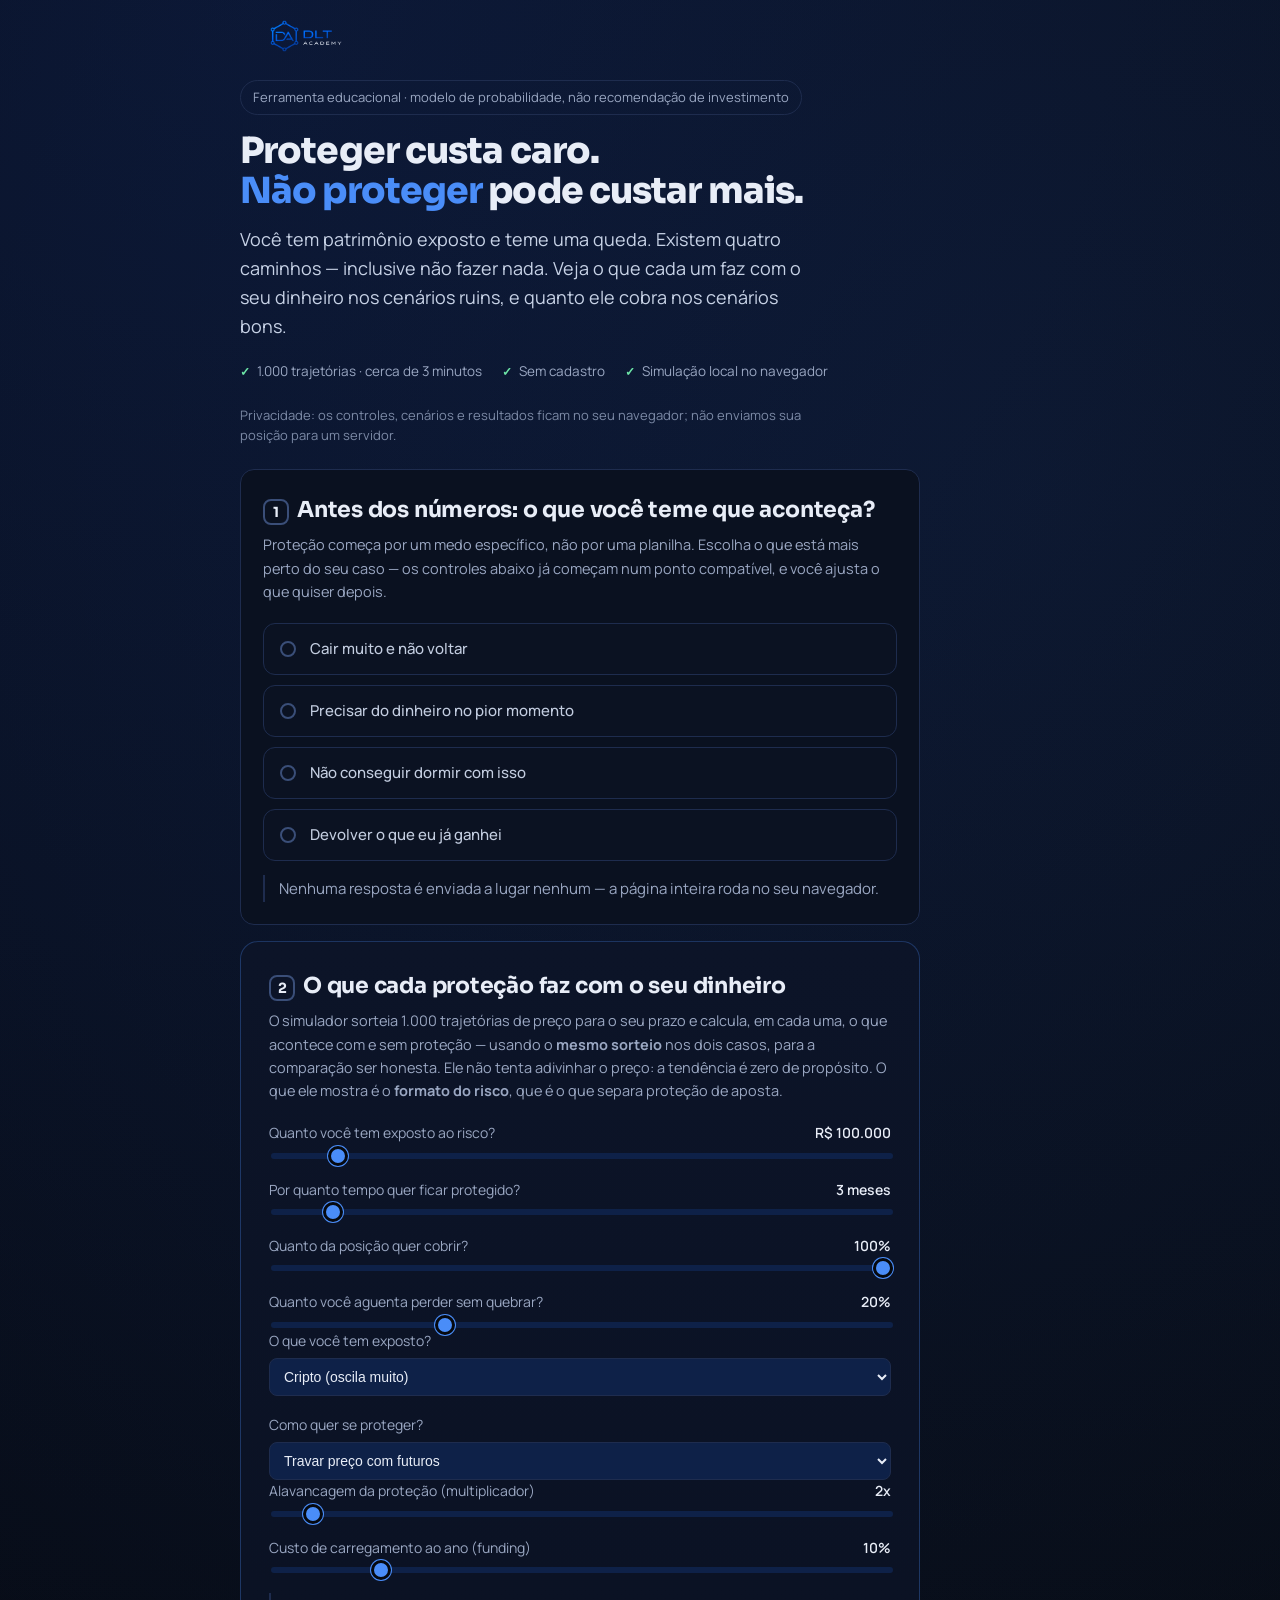
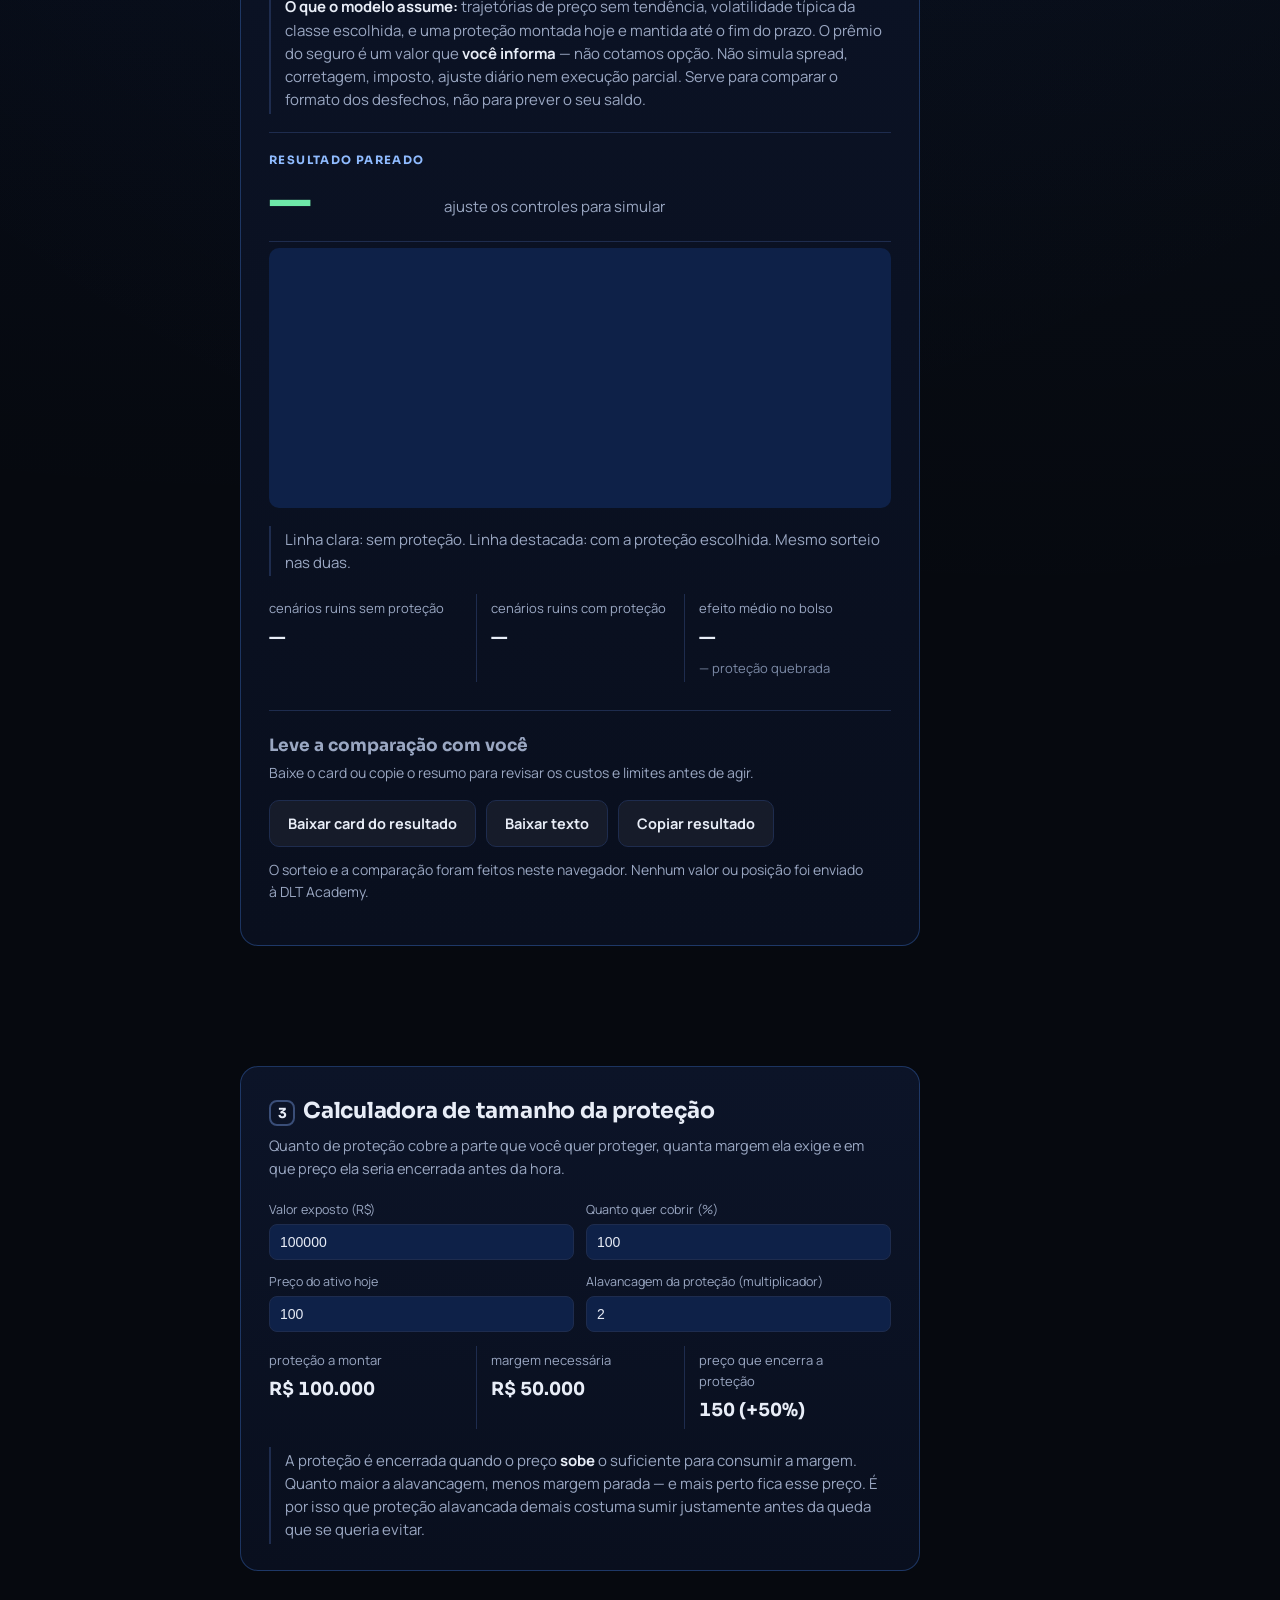
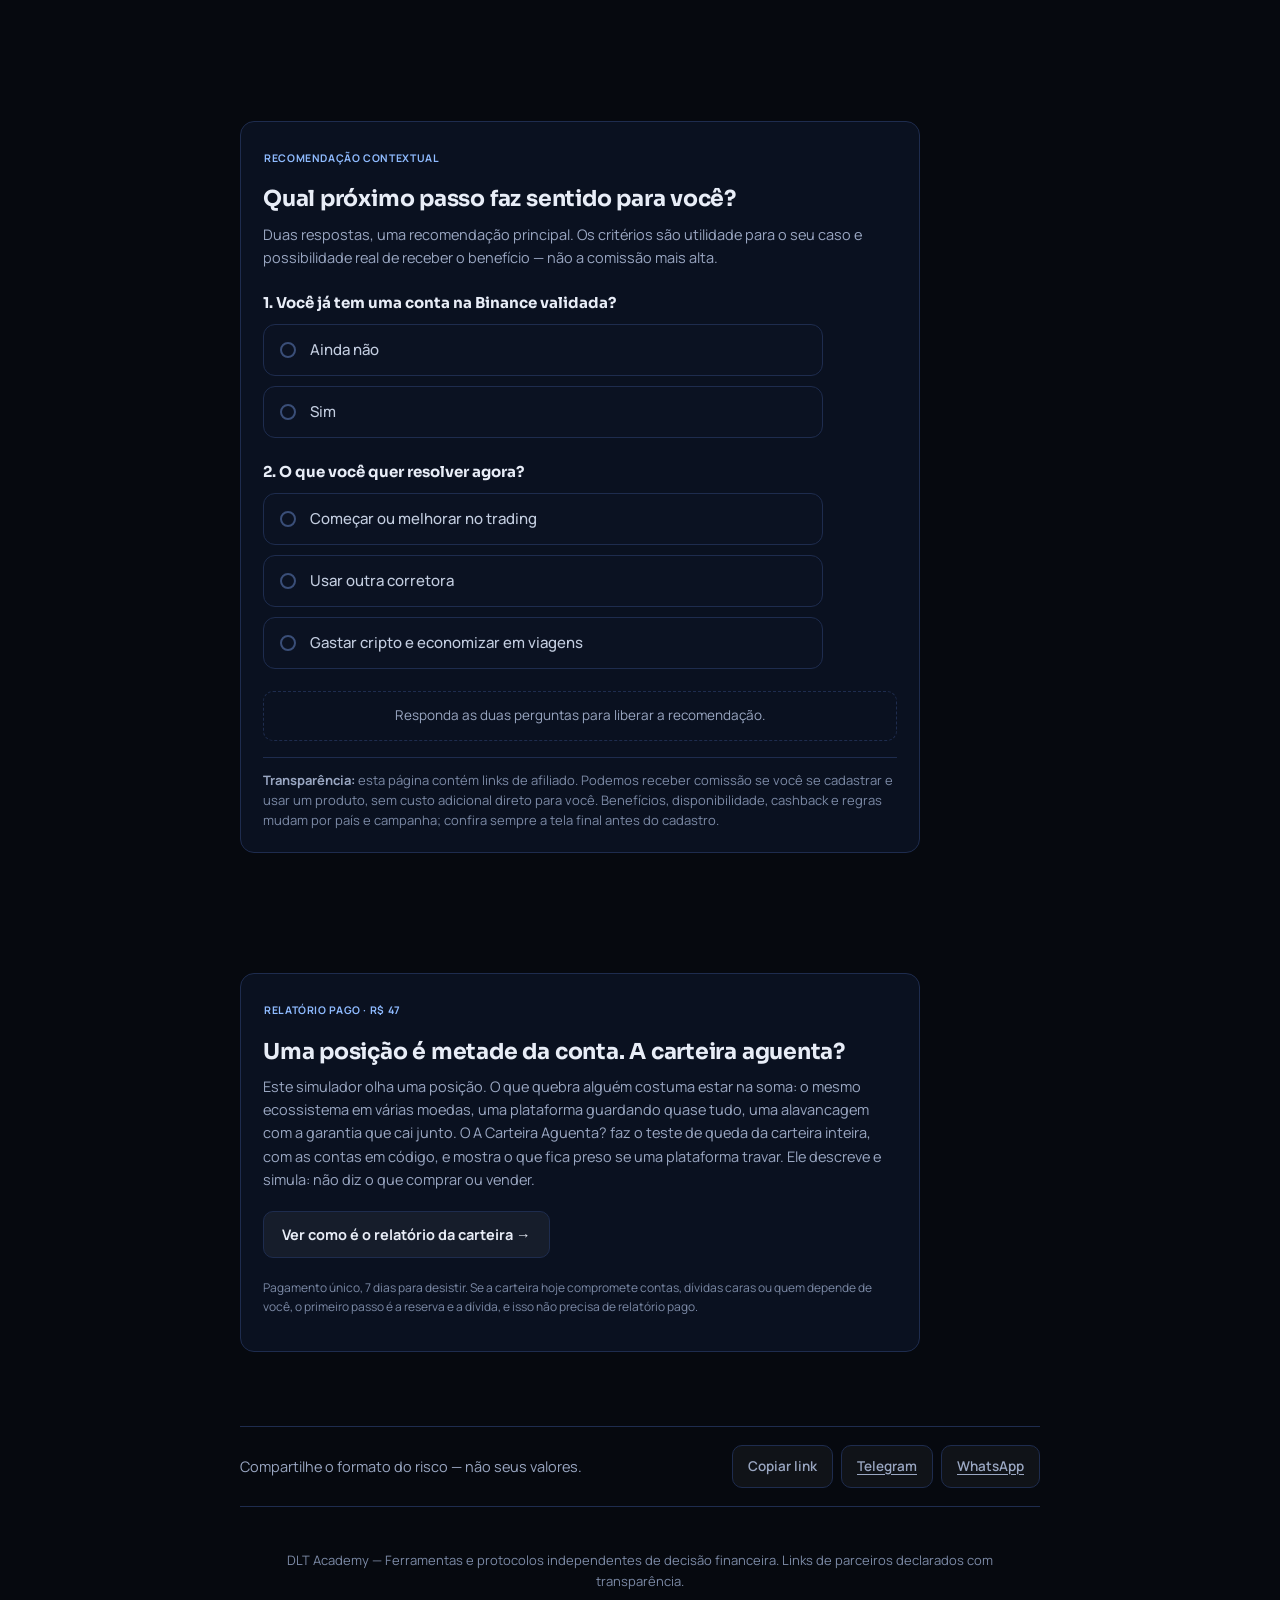
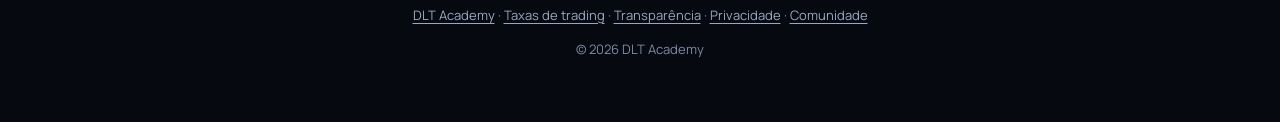
==== commit f15f40ef: "design: assets com ?v= e dlt-patterns igual ao do portal - ?v=2026-11-18a em todos os CSS e JS locai" ====
--- a/index.html
+++ b/index.html
@@ -32,8 +32,8 @@
 
 <meta name="theme-color" content="#06090F">
 <link rel="icon" type="image/png" href="assets/dlt-mark.png">
-<link rel="stylesheet" href="styles.css?v=2026-11-17a">
-<link rel="stylesheet" href="dlt-patterns.css">
+<link rel="stylesheet" href="styles.css?v=2026-11-18a">
+<link rel="stylesheet" href="dlt-patterns.css?v=2026-11-18a">
 
 
 <!-- Dados estruturados (JSON-LD é bloco de dados, não executa — ok com o CSP) -->
@@ -293,11 +293,11 @@
   </div>
 </footer>
 
-<script src="config.js?v=2026-11-17a"></script>
-<script src="js/protection.js?v=2026-11-17a"></script>
-<script src="js/chart.js?v=2026-11-17a"></script>
-<script src="js/share-card.js?v=2026-11-17a"></script>
-<script src="js/app.js?v=2026-11-17a"></script>
-<script src="js/dlt-interactions.js"></script>
+<script src="config.js?v=2026-11-18a"></script>
+<script src="js/protection.js?v=2026-11-18a"></script>
+<script src="js/chart.js?v=2026-11-18a"></script>
+<script src="js/share-card.js?v=2026-11-18a"></script>
+<script src="js/app.js?v=2026-11-18a"></script>
+<script src="js/dlt-interactions.js?v=2026-11-18a"></script>
 </body>
 </html>
--- a/styles.css
+++ b/styles.css
@@ -372,7 +372,7 @@
   margin-bottom: 10px;
 }
 /* Sobretítulo (#8FBBFF), sem caixa: verde e azul cheios são cores de resultado e de ação. */
-.tag.s1, .tag.s2 { color: var(--sky-light, #8FBBFF); border-color: transparent; background: transparent; padding-left: 0; padding-right: 0; }
+.tag, .tag.s1, .tag.s2 { color: var(--sky-light, #8FBBFF); border-color: transparent; background: transparent; padding-left: 0; padding-right: 0; }
 
 /* Roteador de oferta — recomenda uma opção principal conforme o contexto */
 .router-card {
--- a/dlt-patterns.css
+++ b/dlt-patterns.css
@@ -42,10 +42,10 @@
 }
 
 /* ---------- 02 · O essencial ------------------------------- */
+/* Superfície neutra: azul é ação e navegação, nunca fundo de bloco. */
 .key-points {
   max-width: var(--pattern-read);
-  background: linear-gradient(135deg, rgba(30,79,216,.14), rgba(10,17,32,.6));
-  border: 1px solid rgba(74,141,248,.28);
+  background: var(--bg-elev); border: 1px solid var(--border);
   border-radius: 16px; padding: 26px 28px; margin: 0 0 30px;
 }
 .key-points > p:first-child,
@@ -165,10 +165,11 @@
 .steps { max-width: var(--pattern-read); margin: 0 0 30px; }
 .steps .step { display: grid; grid-template-columns: 44px minmax(0, 1fr); gap: 18px; }
 .steps .step-rail { display: flex; flex-direction: column; align-items: center; gap: 8px; }
+/* Número do passo em anel neutro: quadradinho azul seria azul decorativo. */
 .steps .step-num {
   width: 40px; height: 40px; border-radius: 12px;
-  background: rgba(30,79,216,.18); border: 1px solid rgba(74,141,248,.4);
-  color: var(--sky-light); font-family: var(--font-head); font-weight: 800; font-size: 15px;
+  background: transparent; border: 2px solid #3A4E78;
+  color: var(--text); font-family: var(--font-head); font-weight: 800; font-size: 15px;
   display: inline-flex; align-items: center; justify-content: center; flex-shrink: 0;
 }
 .steps .step-rail::after { content: ""; width: 1px; flex: 1; background: var(--border); }
@@ -184,10 +185,11 @@
 .steps .step-body .note { margin-bottom: 0; }
 
 /* ---------- 08 · Veredito --------------------------------- */
+/* Uma superfície neutra com um filete claro no topo. Azul é ação, não decoração. */
 .verdict {
   max-width: var(--pattern-read);
-  border-top: 2px solid var(--accent-2);
-  background: linear-gradient(180deg, rgba(30,79,216,.12), rgba(10,17,32,0));
+  background: var(--bg-elev); border: 1px solid var(--border);
+  border-top: 2px solid rgba(232,237,247,.45);
   border-radius: 0 0 14px 14px; padding: 24px 26px 26px; margin: 30px 0;
 }
 .verdict > p:first-child {
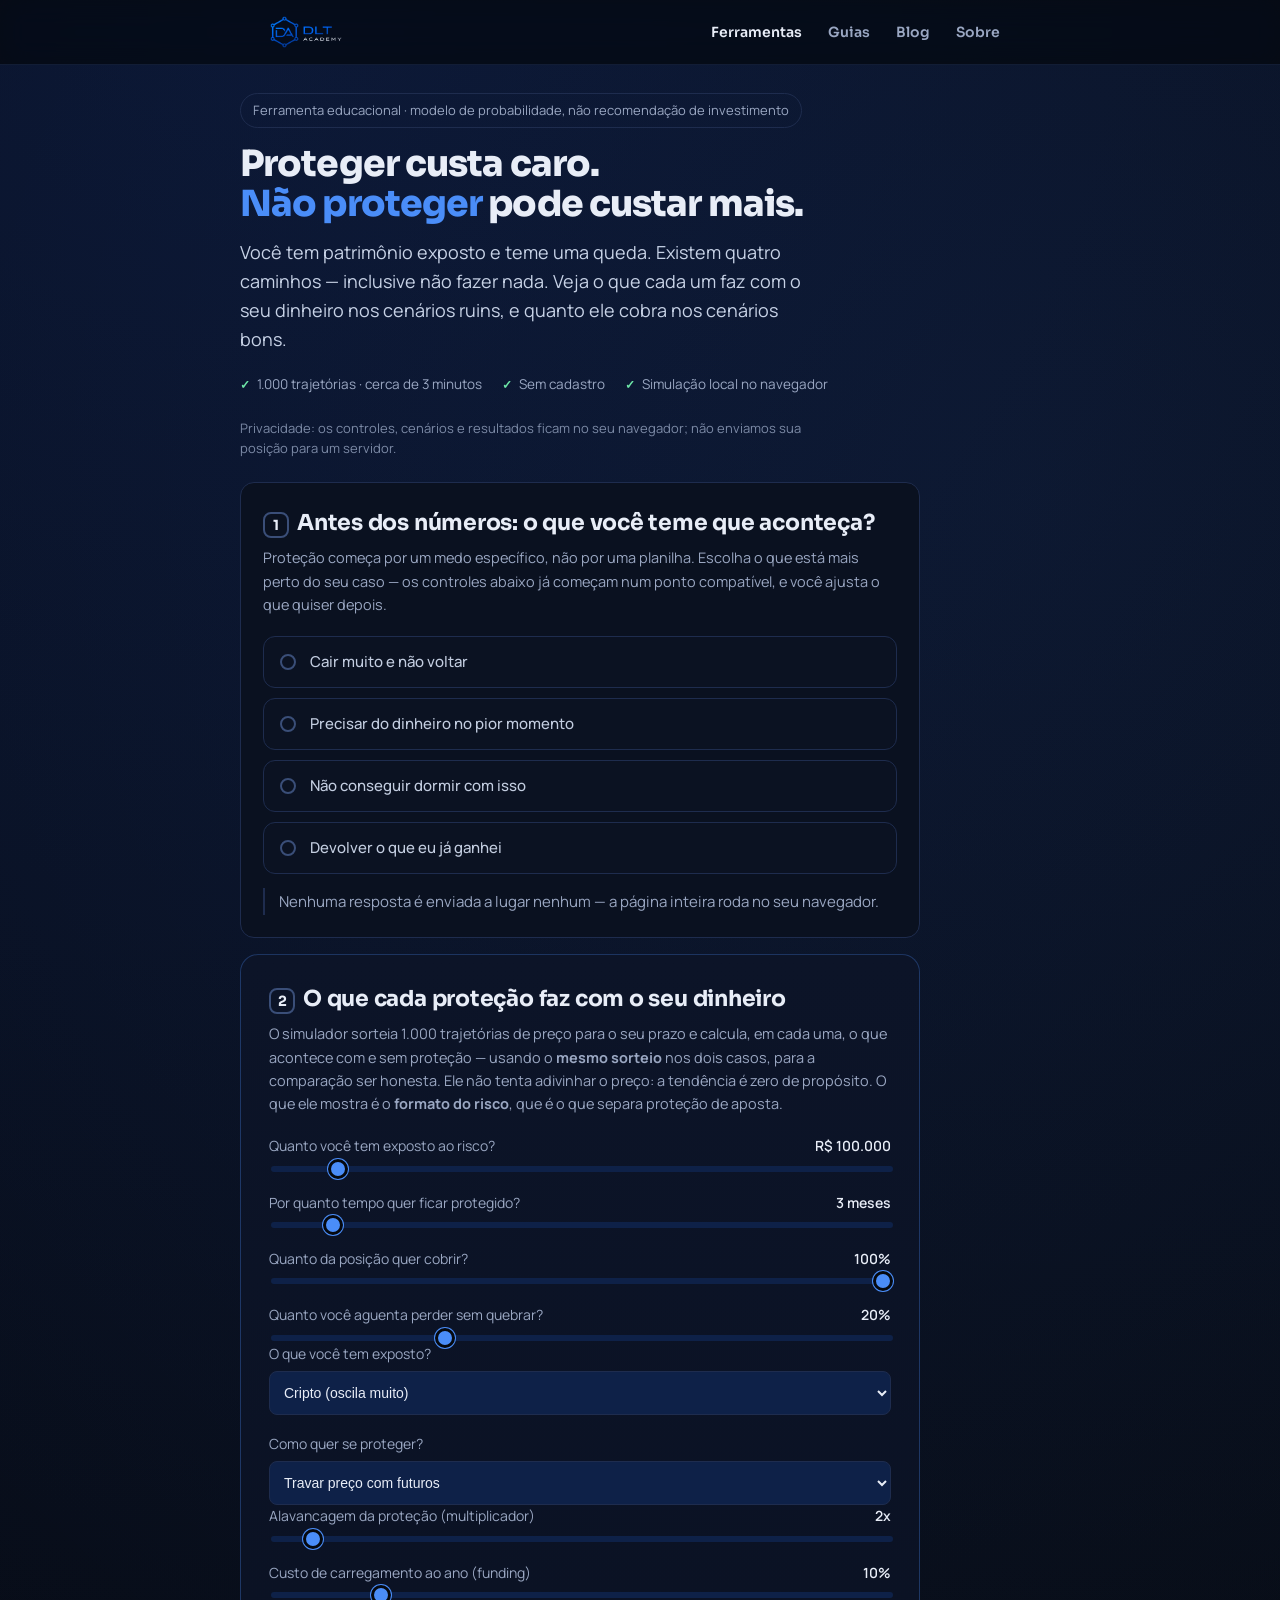
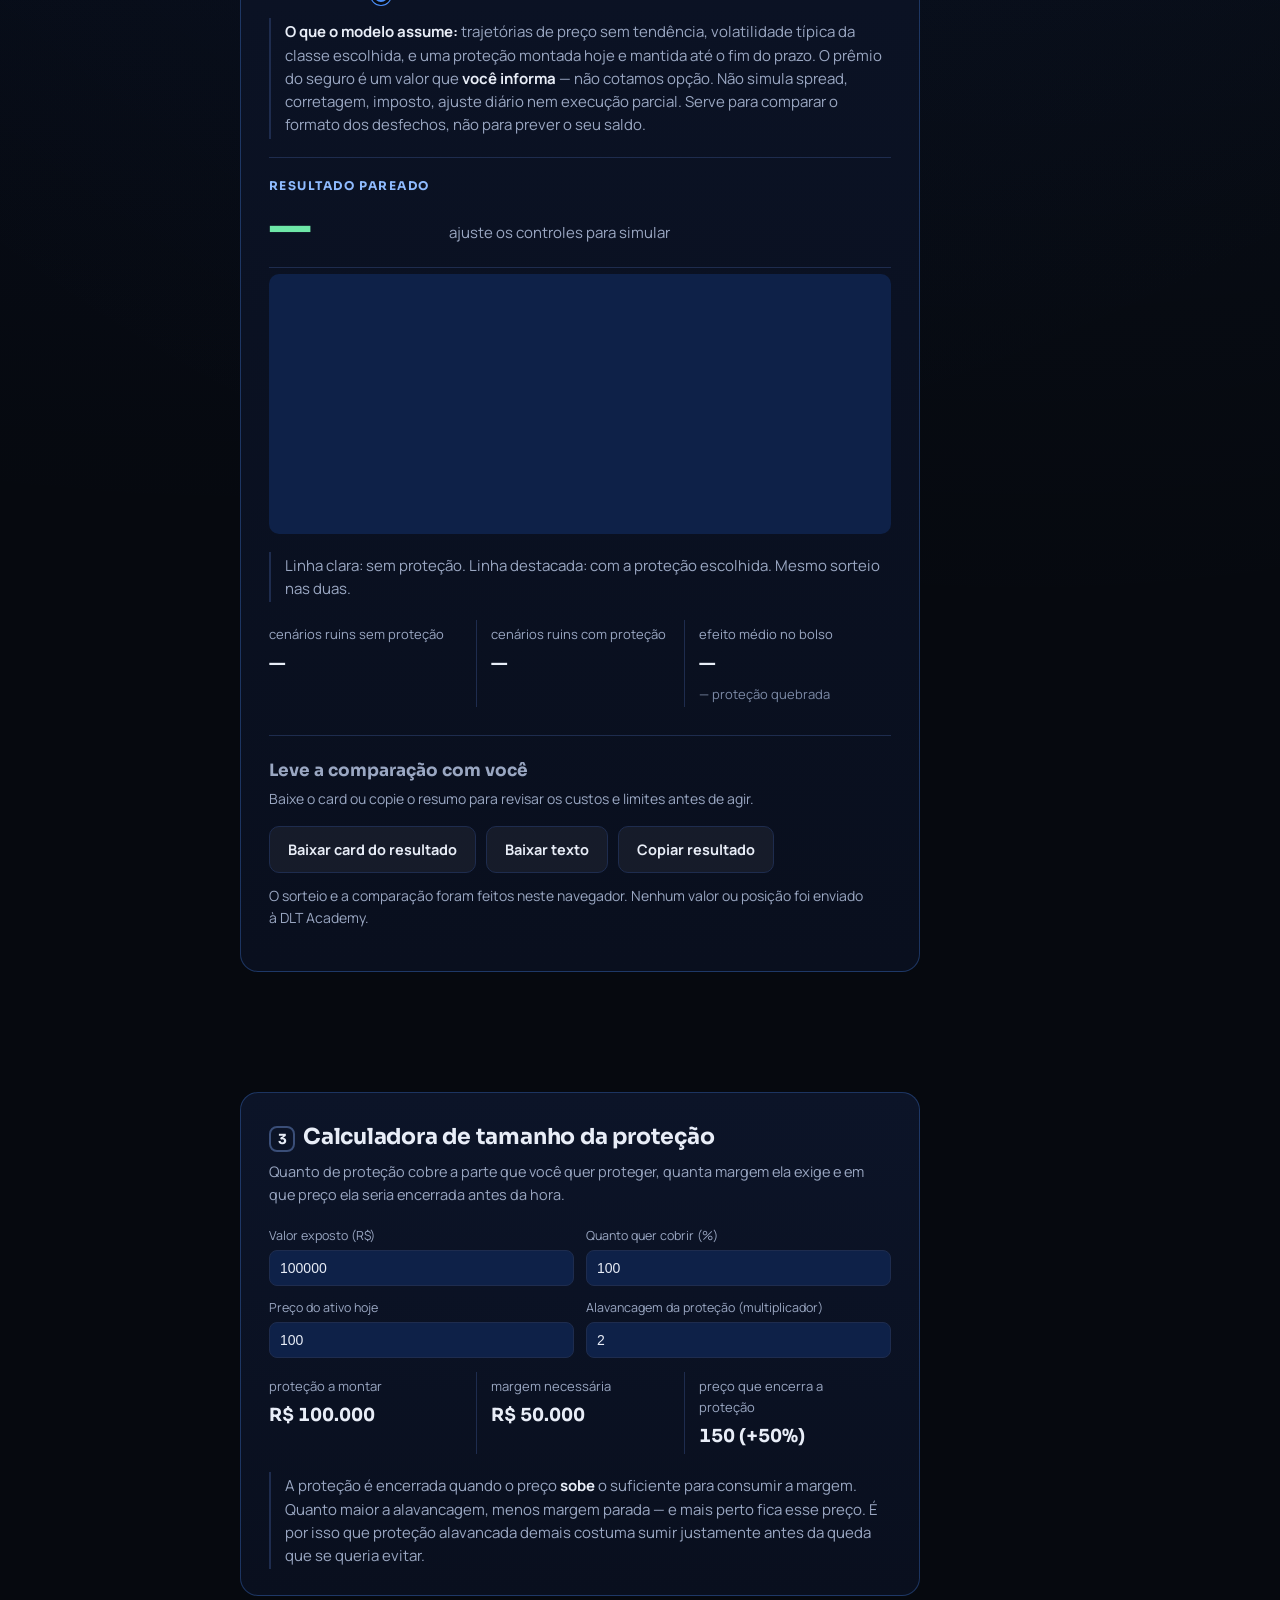
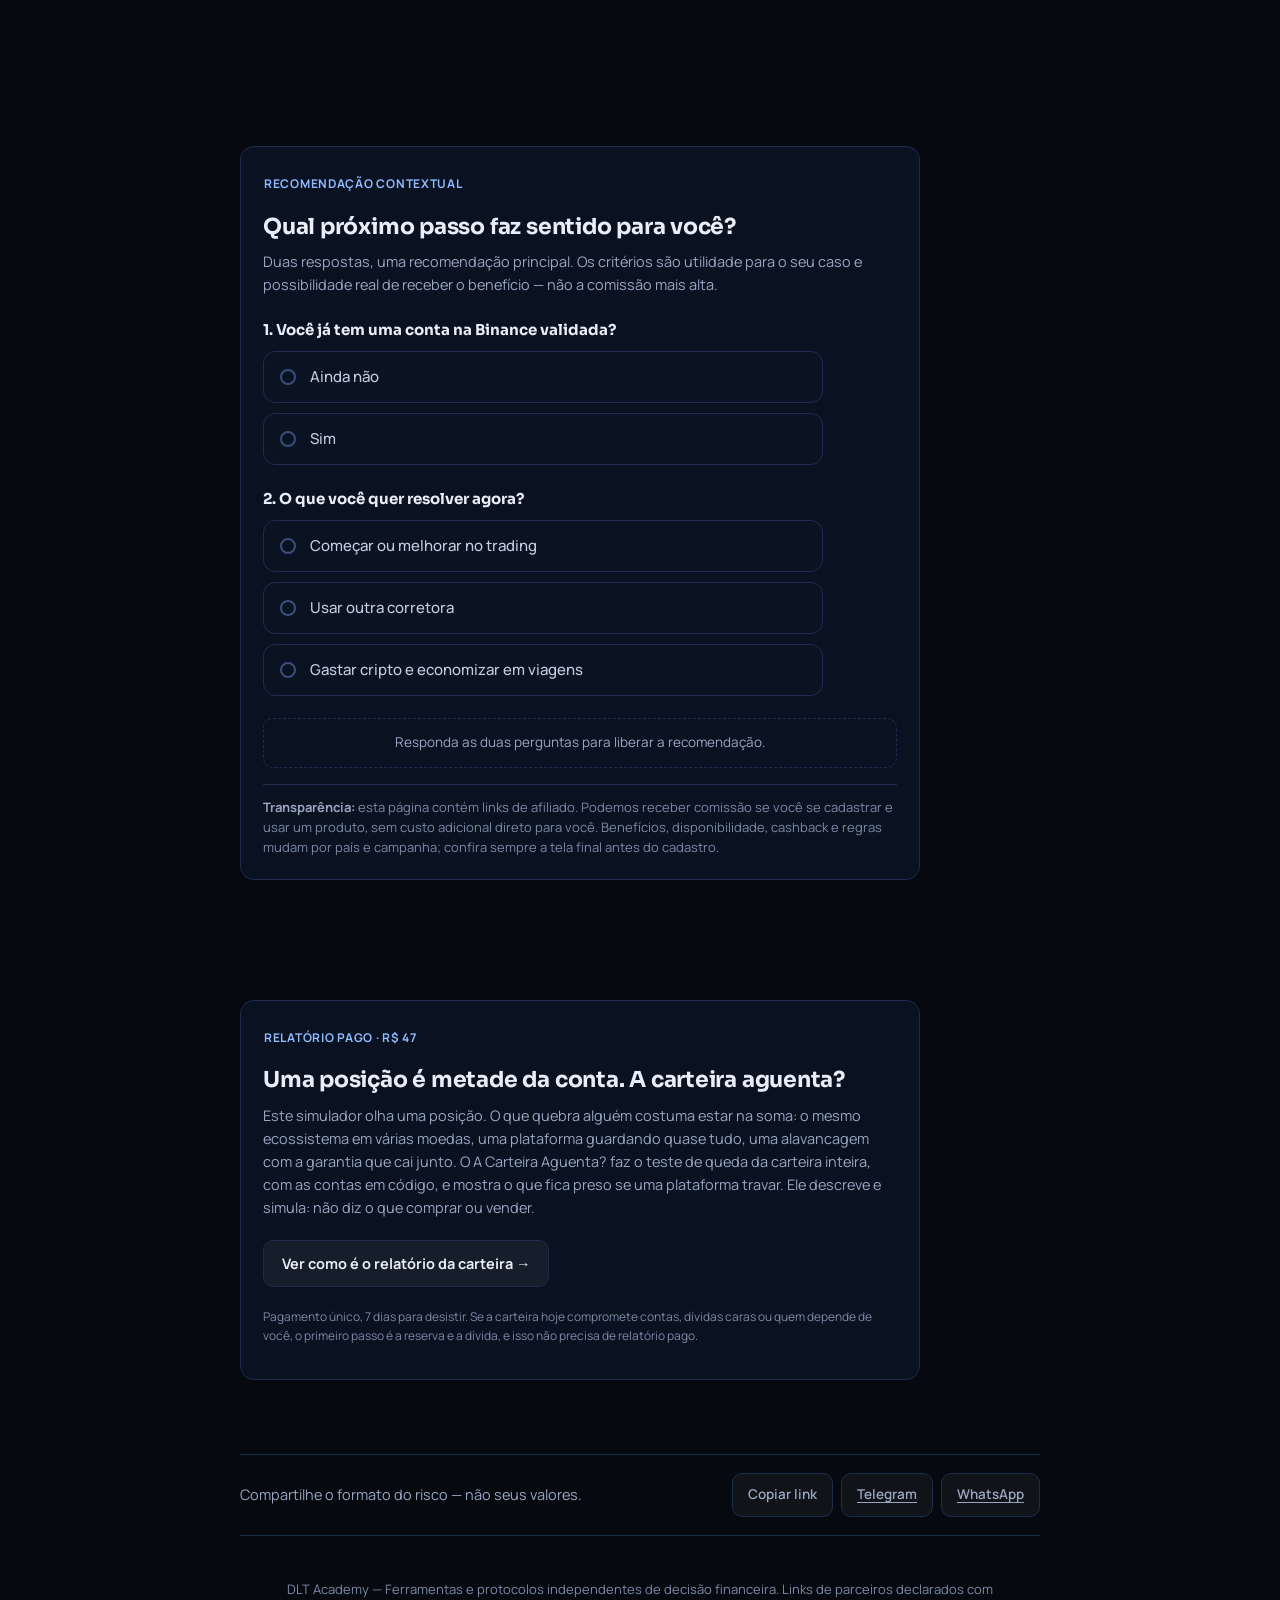
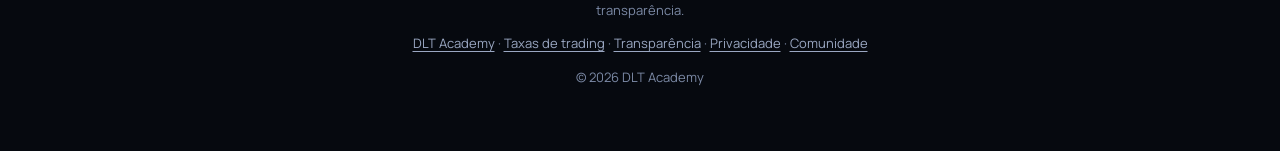
==== commit def79e60: "design(kit): cabeçalho com menu, rótulos de 12 px e fontes em rem Propagação deliberada das melhoria" ====
--- a/index.html
+++ b/index.html
@@ -32,8 +32,8 @@
 
 <meta name="theme-color" content="#06090F">
 <link rel="icon" type="image/png" href="assets/dlt-mark.png">
-<link rel="stylesheet" href="styles.css?v=2026-11-18a">
-<link rel="stylesheet" href="dlt-patterns.css?v=2026-11-18a">
+<link rel="stylesheet" href="styles.css?v=2026-11-23a">
+<link rel="stylesheet" href="dlt-patterns.css?v=2026-11-23a">
 
 
 <!-- Dados estruturados (JSON-LD é bloco de dados, não executa — ok com o CSP) -->
@@ -63,7 +63,7 @@
 
 <header class="top">
   <div class="wrap">
-    <a class="brand" href="https://dlt.academy/"><img src="assets/dlt-logo-light.png" alt="DLT Academy"></a>
+    <a class="brand" href="https://dlt.academy/"><img src="assets/dlt-logo-light.png" alt="DLT Academy"></a><nav class="header-nav" aria-label="Navegação principal"><a href="https://dlt.academy/ferramentas/" aria-current="true" rel="noopener noreferrer" referrerpolicy="no-referrer">Ferramentas</a><a href="https://dlt.academy/guias/" rel="noopener noreferrer" referrerpolicy="no-referrer">Guias</a><a href="https://dlt.academy/blog/" rel="noopener noreferrer" referrerpolicy="no-referrer">Blog</a><a href="https://dlt.academy/sobre/" rel="noopener noreferrer" referrerpolicy="no-referrer">Sobre</a></nav>
   </div>
 </header>
 
--- a/styles.css
+++ b/styles.css
@@ -106,7 +106,71 @@
 a:visited { color: var(--accent); }
 a:hover { color: #8FB8FF; }
 
-header.top { padding: 20px 0 0; }
+/* ---------- Cabeçalho (todas as páginas e ferramentas) ----------
+   Mesmo cabeçalho em todo lugar: logo + Ferramentas · Guias · Blog · Sobre.
+   Alvo de toque de 44 px; o link da página atual leva aria-current="page" e o da seção atual, aria-current="true". */
+header.top {
+  position: sticky;
+  top: 0;
+  z-index: 50;
+  background: rgba(6, 9, 15, .78);
+  -webkit-backdrop-filter: blur(14px) saturate(160%);
+  backdrop-filter: blur(14px) saturate(160%);
+  border-bottom: 1px solid rgba(30, 44, 78, .55);
+}
+header.top > .wrap { display: flex; flex-wrap: wrap; align-items: center; justify-content: space-between; column-gap: 16px; min-height: 64px; }
+/* Com letra aumentada no aparelho, o menu desce para a linha de baixo em vez de vazar da tela. */
+header.top .brand { min-height: 44px; }
+.header-nav { display: flex; align-items: center; gap: 6px; }
+.header-nav a {
+  display: inline-flex;
+  align-items: center;
+  min-height: 44px;
+  padding: 0 10px;
+  border-radius: 10px;
+  font-family: var(--font-head);
+  font-weight: 600;
+  font-size: .875rem;
+  color: var(--text-dim);
+  text-decoration: none;
+  transition: color .15s, background-color .15s;
+}
+.header-nav a:visited { color: var(--text-dim); }
+.header-nav a:hover, .header-nav a[aria-current] { color: var(--text); }
+.header-nav a:active { background: rgba(255, 255, 255, .06); }
+.header-nav a:focus-visible { outline: 2px solid var(--accent); outline-offset: -2px; }
+/* âncoras não somem embaixo do cabeçalho fixo */
+html { scroll-padding-top: 84px; }
+@media (max-width: 560px) {
+  header.top > .wrap { column-gap: 8px; padding-left: 16px; padding-right: 16px; }
+  .header-nav { gap: 0; }
+  .header-nav a { padding: 0 6px; }
+}
+@media (max-width: 370px) {
+  .header-nav a { padding: 0 5px; font-size: .8125rem; }
+}
+@media (max-width: 345px) {
+  header.top .brand img { height: 24px; }
+  .header-nav a { padding: 0 3px; }
+}
+/* Quem pede menos transparência ou mais contraste no aparelho recebe uma barra sólida. */
+@media (prefers-reduced-transparency: reduce) {
+  header.top { background: var(--bg); -webkit-backdrop-filter: none; backdrop-filter: none; }
+}
+@media (prefers-contrast: more) {
+  header.top { background: var(--bg); -webkit-backdrop-filter: none; backdrop-filter: none; border-bottom-color: var(--text-faint); }
+  .header-nav a { color: var(--text); }
+  .header-nav a[aria-current] { text-decoration: underline; text-underline-offset: 6px; }
+}
+/* As barras fixas de compra no celular seguem a mesma regra (body + classe vence a ordem dos arquivos). */
+@media (prefers-reduced-transparency: reduce) {
+  body .mobile-bar, body .sp-barra-fixa { background: var(--bg); -webkit-backdrop-filter: none; backdrop-filter: none; }
+}
+/* Mais contraste: textos secundários e bordas ficam mais claros em todo o kit. */
+@media (prefers-contrast: more) {
+  :root { --text-dim: #C3CDE0; --text-faint: #A9B5CC; --border: #3A4E78; }
+  body .mobile-bar, body .sp-barra-fixa { background: var(--bg); -webkit-backdrop-filter: none; backdrop-filter: none; }
+}
 .brand {
   display: flex;
   align-items: center;
@@ -116,7 +180,7 @@
   letter-spacing: -0.01em;
   color: var(--text);
   text-decoration: none;
-  font-size: 15px;
+  font-size: 0.9375rem;
 }
 /* .brand img — logomarca completa (ícone + "DLT ACADEMY" já embutido na imagem).
    NÃO colocar <span> de texto do lado — a imagem já é o lockup completo. */
@@ -127,7 +191,7 @@
 
 h1 {
   font-family: var(--font-head);
-  font-size: clamp(28px, 5vw, 42px);
+  font-size: clamp(1.75rem, 5vw, 2.625rem);
   line-height: 1.12;
   letter-spacing: -0.02em;
   font-weight: 800;
@@ -137,7 +201,7 @@
 
 .subtitle {
   color: var(--text-dim);
-  font-size: 17px;
+  font-size: 1.0625rem;
   max-width: 60ch;
   margin: 0 0 24px;
 }
@@ -149,7 +213,7 @@
   background: transparent;
   border: 1px solid var(--border);
   color: var(--text-dim);
-  font-size: 13px;
+  font-size: 0.8125rem;
   padding: 6px 12px;
   border-radius: 999px;
   margin-bottom: 18px;
@@ -165,7 +229,7 @@
 
 h2 {
   font-family: var(--font-head);
-  font-size: 22px;
+  font-size: 1.375rem;
   font-weight: 700;
   letter-spacing: -0.01em;
   margin: 0 0 6px;
@@ -180,15 +244,15 @@
   background: transparent;
   border: 2px solid #3A4E78;
   color: var(--text);
-  font-size: 14px;
+  font-size: 0.875rem;
   margin-right: 8px;
 }
-.section-desc { color: var(--text-dim); font-size: 14.5px; margin: 0 0 20px; }
+.section-desc { color: var(--text-dim); font-size: 0.9062rem; margin: 0 0 20px; }
 /* Nota do modelo: texto com filete neutro, sem caixa (o cartão é a única superfície). */
 .model-note {
   border-left: 2px solid var(--border);
   color: var(--text-dim);
-  font-size: 15px;
+  font-size: 0.9375rem;
   line-height: 1.55;
   margin: 18px 0 0;
   padding: 2px 0 2px 14px;
@@ -201,7 +265,7 @@
 /* gap + wrap porque os rótulos em linguagem simples ("Quanto você aguenta
    perder sem quebrar") são bem mais longos que os rótulos técnicos que
    existiam antes, e no celular encostavam no valor. */
-.control-label { display: flex; justify-content: space-between; gap: 12px; flex-wrap: wrap; font-size: 14px; color: var(--text-dim); }
+.control-label { display: flex; justify-content: space-between; gap: 12px; flex-wrap: wrap; font-size: 0.875rem; color: var(--text-dim); }
 .control-label strong { color: var(--text); font-weight: 600; }
 input[type="range"] {
   -webkit-appearance: none;
@@ -242,9 +306,9 @@
   border-top: 1px solid var(--border);
   border-bottom: 1px solid var(--border);
 }
-.result-banner .big-stat { font-family: var(--font-head); font-size: 34px; font-weight: 800; line-height: 1; font-variant-numeric: tabular-nums; }
+.result-banner .big-stat { font-family: var(--font-head); font-size: 2.125rem; font-weight: 800; line-height: 1; font-variant-numeric: tabular-nums; }
 .result-banner[data-grade] .big-stat { color: var(--grade-fg); }
-.result-banner .stat-label { color: var(--text-dim); font-size: 15px; margin-top: 4px; }
+.result-banner .stat-label { color: var(--text-dim); font-size: 0.9375rem; margin-top: 4px; }
 
 canvas.chart-canvas {
   width: 100%;
@@ -258,8 +322,8 @@
 .stat-row { display: grid; grid-template-columns: repeat(3, 1fr); margin-top: 14px; }
 .stat-box { display: flex; flex-direction: column; gap: 4px; padding: 4px 14px; border-left: 1px solid var(--border); min-width: 0; }
 .stat-box:first-child { border-left: 0; padding-left: 0; }
-.stat-box .label { font-size: 13px; color: var(--text-dim); }
-.stat-box .val { font-family: var(--font-head); font-size: 18px; font-weight: 700; font-variant-numeric: tabular-nums; overflow-wrap: anywhere; }
+.stat-box .label { font-size: 0.8125rem; color: var(--text-dim); }
+.stat-box .val { font-family: var(--font-head); font-size: 1.125rem; font-weight: 700; font-variant-numeric: tabular-nums; overflow-wrap: anywhere; }
 
 /* Upload de arquivo */
 .upload-zone {
@@ -272,7 +336,7 @@
 }
 .upload-zone:hover, .upload-zone.dragover { border-color: var(--accent); }
 .upload-zone input[type="file"] { display: none; }
-.upload-icon { font-size: 32px; margin-bottom: 8px; }
+.upload-icon { font-size: 2rem; margin-bottom: 8px; }
 
 .btn-row { display: flex; gap: 10px; flex-wrap: wrap; margin-top: 14px; justify-content: center; }
 
@@ -284,7 +348,7 @@
   padding: 11px 18px;
   cursor: pointer;
   font-weight: 700;
-  font-size: 14.5px;
+  font-size: 0.9062rem;
   transition: transform .1s, opacity .15s;
   text-decoration: none;
   display: inline-flex;
@@ -301,7 +365,7 @@
 /* Mapeamento manual de colunas (fallback de CSV) */
 #mapping-panel { display: none; margin-top: 18px; }
 .mapping-row { display: grid; grid-template-columns: 1fr 1fr; gap: 10px; align-items: center; margin-bottom: 10px; }
-.mapping-row label { font-size: 13.5px; color: var(--text-dim); }
+.mapping-row label { font-size: 0.8438rem; color: var(--text-dim); }
 select {
   width: 100%;
   background: var(--bg-elev-2);
@@ -309,7 +373,8 @@
   border: 1px solid var(--border);
   border-radius: 8px;
   padding: 9px 10px;
-  font-size: 14px;
+  font-size: 0.875rem;
+  min-height: 44px;
 }
 
 /* Lista de achados/diagnóstico */
@@ -322,8 +387,8 @@
 }
 .finding.sev-3 { border-color: var(--red); }
 .finding.sev-1 { border-color: var(--text-faint); }
-.finding-title { font-weight: 700; margin-bottom: 4px; font-size: 15px; }
-.finding-text { color: var(--text-dim); font-size: 14px; }
+.finding-title { font-weight: 700; margin-bottom: 4px; font-size: 0.9375rem; }
+.finding-text { color: var(--text-dim); font-size: 0.875rem; }
 
 /* Bloco de conversão (CTA principal, aparece condicionalmente) */
 .convert-block {
@@ -332,22 +397,22 @@
   border: 1px solid #2A4A8F;
 }
 .convert-block.visible { display: block; }
-.convert-headline { font-family: var(--font-head); font-size: 19px; font-weight: 700; margin-bottom: 6px; }
-.convert-sub { color: var(--text-dim); font-size: 14.5px; margin-bottom: 16px; }
-.savings-highlight { font-family: var(--font-head); font-size: 26px; font-weight: 800; color: var(--green); margin: 4px 0 14px; }
+.convert-headline { font-family: var(--font-head); font-size: 1.1875rem; font-weight: 700; margin-bottom: 6px; }
+.convert-sub { color: var(--text-dim); font-size: 0.9062rem; margin-bottom: 16px; }
+.savings-highlight { font-family: var(--font-head); font-size: 1.625rem; font-weight: 800; color: var(--green); margin: 4px 0 14px; }
 
 .offer-list { list-style: none; padding: 0; margin: 0 0 16px; display: grid; gap: 8px; }
-.offer-list li { display: flex; gap: 8px; font-size: 14.5px; color: var(--text); }
+.offer-list li { display: flex; gap: 8px; font-size: 0.9062rem; color: var(--text); }
 .offer-list li::before { content: "✓"; color: var(--green); font-weight: 700; }
 
-.fine-print { font-size: 12px; color: var(--text-faint); margin-top: 20px; line-height: 1.6; }
-
-footer { text-align: center; padding: 30px 0 50px; color: var(--text-faint); font-size: 13px; }
+.fine-print { font-size: 0.75rem; color: var(--text-faint); margin-top: 20px; line-height: 1.6; }
+
+footer { text-align: center; padding: 30px 0 50px; color: var(--text-faint); font-size: 0.8125rem; }
 footer a { color: var(--text-dim); }
 
 /* Campos numéricos genéricos (calculadoras) */
 .calc-grid { display: grid; grid-template-columns: 1fr 1fr; gap: 12px; margin-bottom: 14px; }
-.calc-field label { display: block; font-size: 12.5px; color: var(--text-dim); margin-bottom: 4px; }
+.calc-field label { display: block; font-size: 0.7812rem; color: var(--text-dim); margin-bottom: 4px; }
 .calc-field input[type="number"], .calc-field input[type="text"], .calc-field input[type="date"] {
   width: 100%;
   background: var(--bg-elev-2);
@@ -355,12 +420,12 @@
   border: 1px solid var(--border);
   border-radius: 8px;
   padding: 9px 10px;
-  font-size: 14px;
+  font-size: 0.875rem;
 }
 
 .tag {
   display: inline-block;
-  font-size: 10.5px;
+  font-size: 0.75rem;
   font-weight: 700;
   letter-spacing: 0.06em;
   text-transform: uppercase;
@@ -381,7 +446,7 @@
 .router-question { margin-top: 22px; }
 .router-label {
   font-family: var(--font-head);
-  font-size: 15px;
+  font-size: 0.9375rem;
   font-weight: 700;
   margin-bottom: 9px;
 }
@@ -391,7 +456,7 @@
   border: 1px dashed var(--border);
   border-radius: 10px;
   color: var(--text-dim);
-  font-size: 13.5px;
+  font-size: 0.8438rem;
   text-align: center;
 }
 /* Recomendação sem caixa própria: o cartão do roteador é a única superfície. */
@@ -403,20 +468,20 @@
 .router-result[hidden], .router-pending[hidden] { display: none; }
 .router-kicker {
   color: var(--sky-light, #8FBBFF);
-  font-size: 12px;
+  font-size: 0.75rem;
   font-weight: 800;
   letter-spacing: .08em;
   text-transform: uppercase;
 }
 .router-result h3 {
   font-family: var(--font-head);
-  font-size: 24px;
+  font-size: 1.5rem;
   line-height: 1.2;
   margin: 5px 0 7px;
 }
 .router-result > p:not(.fine-print) {
   color: var(--text-dim);
-  font-size: 15px;
+  font-size: 0.9375rem;
   margin: 0 0 16px;
 }
 .router-actions { justify-content: flex-start; }
@@ -431,7 +496,7 @@
   display: flex;
   align-items: center;
   min-height: 44px;
-  font-size: 15px;
+  font-size: 0.9375rem;
   font-weight: 700;
 }
 .alternative-grid {
@@ -446,12 +511,12 @@
 }
 .alternative-card h4 {
   font-family: var(--font-head);
-  font-size: 15px;
+  font-size: 0.9375rem;
   margin: 0 0 5px;
 }
 .alternative-card p {
   color: var(--text-dim);
-  font-size: 15px;
+  font-size: 0.9375rem;
   line-height: 1.5;
   margin: 0 0 8px;
 }
@@ -460,14 +525,14 @@
   display: inline-flex;
   align-items: center;
   min-height: 44px;
-  font-size: 15px;
+  font-size: 0.9375rem;
   font-weight: 700;
   text-decoration: none;
 }
 .affiliate-disclosure {
   border-top: 1px solid var(--border);
   color: var(--text-faint);
-  font-size: 13px;
+  font-size: 0.8125rem;
   line-height: 1.55;
   margin-top: 22px;
   padding: 12px 0 0;
@@ -478,14 +543,14 @@
 .thumb-grid { display: grid; grid-template-columns: repeat(auto-fill, minmax(140px, 1fr)); gap: 12px; margin-top: 14px; }
 .thumb-grid .thumb { border-radius: 10px; overflow: hidden; border: 1px solid var(--border); background: var(--bg-elev-2); }
 .thumb-grid .thumb img, .thumb-grid .thumb canvas { width: 100%; display: block; }
-.thumb-grid .thumb .thumb-label { font-size: 11.5px; color: var(--text-faint); padding: 6px 8px; text-align: center; }
+.thumb-grid .thumb .thumb-label { font-size: 0.75rem; color: var(--text-faint); padding: 6px 8px; text-align: center; }
 
 /* Fluxo guiado (flow-engine) */
 .flow-progress { display: flex; gap: 6px; margin-bottom: 16px; align-items: center; }
 .flow-progress .dot { width: 10px; height: 10px; border-radius: 50%; background: var(--bg-elev-2); border: 1px solid var(--border); }
 .flow-progress .dot.done { background: var(--accent); border-color: var(--accent); }
 .flow-progress .dot.current { background: var(--bg); border-color: var(--accent); box-shadow: 0 0 0 3px rgba(74,141,248,.25); }
-.flow-progress .step-count { margin-left: auto; font-size: 12px; color: var(--text-faint); }
+.flow-progress .step-count { margin-left: auto; font-size: 0.75rem; color: var(--text-faint); }
 
 /* Escolha de uma opção: linhas de escolha (.choice-row, bloco 36 do dlt-patterns.css). */
 .choice-list + .model-note { margin-top: 14px; }
@@ -495,9 +560,9 @@
 .plan-step { counter-increment: plano; }
 .plan-check { display: flex; gap: 12px; align-items: flex-start; background: var(--bg-elev-2); border: 1px solid var(--border); border-radius: 10px; padding: 13px 14px; cursor: pointer; }
 .plan-check input[type="checkbox"] { width: 18px; height: 18px; margin-top: 2px; accent-color: var(--green); flex-shrink: 0; }
-.plan-body::before { content: "Passo " counter(plano); display: block; font-size: 10.5px; font-weight: 700; letter-spacing: .05em; text-transform: uppercase; color: var(--sky-light, #8FBBFF); margin-bottom: 2px; }
-.plan-title { font-weight: 700; font-size: 15px; }
-.plan-text { color: var(--text-dim); font-size: 13.5px; margin-top: 3px; }
+.plan-body::before { content: "Passo " counter(plano); display: block; font-size: 0.75rem; font-weight: 700; letter-spacing: .05em; text-transform: uppercase; color: var(--sky-light, #8FBBFF); margin-bottom: 2px; }
+.plan-title { font-weight: 700; font-size: 0.9375rem; }
+.plan-text { color: var(--text-dim); font-size: 0.8438rem; margin-top: 3px; }
 .plan-step.done .plan-check { opacity: .55; }
 .plan-step.done .plan-title { text-decoration: line-through; }
 
@@ -560,13 +625,13 @@
 .tool-head .card:first-of-type { margin-top: 20px; }
 .calc { max-width: 100%; }
 .three-stat-grid { grid-template-columns: repeat(3, 1fr); }
-.stat-support { display: block; margin-top: 4px; color: var(--text-faint); font-size: 13px; line-height: 1.35; }
+.stat-support { display: block; margin-top: 4px; color: var(--text-faint); font-size: 0.8125rem; line-height: 1.35; }
 .result-actions { margin-top: 22px; }
-.result-actions-title { font-family: var(--font-head); font-size: 17px; font-weight: 700; margin: 0 0 5px; }
-.result-actions > p:not(.result-actions-title) { color: var(--text-dim); font-size: 14px; line-height: 1.55; margin: 0 0 16px; }
+.result-actions-title { font-family: var(--font-head); font-size: 1.0625rem; font-weight: 700; margin: 0 0 5px; }
+.result-actions > p:not(.result-actions-title) { color: var(--text-dim); font-size: 0.875rem; line-height: 1.55; margin: 0 0 16px; }
 .result-actions-row { display: flex; flex-wrap: wrap; gap: 10px; }
 .result-actions button { min-height: 44px; }
-.affiliate-disclosure { color: var(--text-faint); font-size: 13px; line-height: 1.55; margin: 16px 0 0; }
+.affiliate-disclosure { color: var(--text-faint); font-size: 0.8125rem; line-height: 1.55; margin: 16px 0 0; }
 .next-step { margin-top: 36px; }
 .share-row { margin-top: 34px; }
 
@@ -597,5 +662,5 @@
 .card .result-hero.result-banner .result-kicker { color: var(--sky-light, #8FBBFF); }
 .card .result-hero.result-banner .result-big { font-variant-numeric: tabular-nums; }
 .card .result-hero.result-banner[data-grade] .result-big { color: var(--grade-fg); }
-.card .result-hero.result-banner .result-read { font-size: 15px; }
+.card .result-hero.result-banner .result-read { font-size: 0.9375rem; }
 .card .stat-row.result-stats { margin-top: 18px; }
--- a/dlt-patterns.css
+++ b/dlt-patterns.css
@@ -21,19 +21,19 @@
   flex-wrap: wrap; margin-bottom: 16px;
 }
 .piece-head .piece-meta time,
-.piece-head .piece-meta span:not(.tag) { color: var(--text-faint); font-size: 13px; }
+.piece-head .piece-meta span:not(.tag) { color: var(--text-faint); font-size: 0.8125rem; }
 .piece-head .piece-meta .tag { margin-bottom: 0; }
 .piece-head .piece-meta .sep {
   width: 3px; height: 3px; border-radius: 50%;
   background: var(--text-faint); display: inline-block;
 }
 .piece-head h1 {
-  font-size: clamp(30px, 5vw, 38px);
+  font-size: clamp(1.875rem, 5vw, 2.375rem);
   line-height: 1.12; letter-spacing: -0.025em;
   margin: 0 0 16px; text-wrap: pretty;
 }
 .piece-lede {
-  font-size: 19px; line-height: 1.62; color: var(--text-lede);
+  font-size: 1.1875rem; line-height: 1.62; color: var(--text-lede);
   margin: 0 0 22px; text-wrap: pretty;
 }
 .piece-head::after {
@@ -50,7 +50,7 @@
 }
 .key-points > p:first-child,
 .key-points .key-points-title {
-  font-family: var(--font-head); font-size: 12px; font-weight: 700;
+  font-family: var(--font-head); font-size: 0.75rem; font-weight: 700;
   letter-spacing: .12em; text-transform: uppercase;
   color: var(--sky-light); margin: 0 0 16px;
 }
@@ -59,14 +59,14 @@
    Com display:flex cada pedaço virava uma coluna e o texto saía da caixa. */
 .key-points li {
   position: relative; padding-left: 32px;
-  font-size: 15.5px; line-height: 1.55; color: var(--text);
+  font-size: 0.9688rem; line-height: 1.55; color: var(--text);
 }
 .key-points li::before {
   content: "✓"; position: absolute; left: 0; top: 2px;
   display: inline-flex; align-items: center; justify-content: center;
   width: 20px; height: 20px; border-radius: 6px;
   background: rgba(110,231,168,.12); border: 1px solid rgba(110,231,168,.3);
-  color: var(--green); font-size: 11px; font-weight: 700;
+  color: var(--green); font-size: 0.75rem; font-weight: 700;
 }
 
 /* ---------- 03 · Sumário ----------------------------------- */
@@ -76,7 +76,7 @@
   padding: 20px 0; margin: 0 0 30px;
 }
 .piece-toc > p:first-child {
-  font-family: var(--font-head); font-size: 11.5px; font-weight: 700;
+  font-family: var(--font-head); font-size: 0.75rem; font-weight: 700;
   letter-spacing: .12em; text-transform: uppercase;
   color: var(--text-faint); margin: 0 0 14px;
 }
@@ -85,9 +85,9 @@
 .piece-toc li::before {
   content: counter(toc, decimal-leading-zero);
   font-family: ui-monospace, SFMono-Regular, Menlo, monospace;
-  font-size: 12px; color: var(--accent); flex-shrink: 0;
-}
-.piece-toc a { font-size: 15px; color: var(--text); text-decoration: none; }
+  font-size: 0.75rem; color: var(--accent); flex-shrink: 0;
+}
+.piece-toc a { font-size: 0.9375rem; color: var(--text); text-decoration: none; }
 .piece-toc a:hover { color: var(--sky-light); }
 
 /* ---------- 04 · Número-chave ------------------------------ */
@@ -101,11 +101,11 @@
   border-radius: 12px; padding: 18px;
 }
 .figure-cell .figure-value {
-  font-family: var(--font-head); font-size: 34px; font-weight: 800;
+  font-family: var(--font-head); font-size: 2.125rem; font-weight: 800;
   line-height: 1; letter-spacing: -0.02em; margin: 0 0 8px;
 }
-.figure-cell .figure-label { font-size: 13.5px; color: var(--text); font-weight: 600; margin: 0 0 4px; }
-.figure-cell .figure-source { font-size: 11.5px; color: var(--text-faint); margin: 0; }
+.figure-cell .figure-label { font-size: 0.8438rem; color: var(--text); font-weight: 600; margin: 0 0 4px; }
+.figure-cell .figure-source { font-size: 0.75rem; color: var(--text-faint); margin: 0; }
 
 /* ---------- 05 · Nota (3 tons) ----------------------------- */
 /* substitui .guide-note / blockquote de borda-esquerda */
@@ -115,10 +115,10 @@
   border: 1px solid var(--border); background: var(--bg-elev);
 }
 .note > p:first-child {
-  font-family: var(--font-head); font-size: 11.5px; font-weight: 700;
+  font-family: var(--font-head); font-size: 0.75rem; font-weight: 700;
   letter-spacing: .1em; text-transform: uppercase; margin: 0 0 6px;
 }
-.note > p:last-child { margin: 0; font-size: 15px; line-height: 1.6; color: var(--text); }
+.note > p:last-child { margin: 0; font-size: 0.9375rem; line-height: 1.6; color: var(--text); }
 /* is-info = tom neutro (o mesmo da .note base): azul é ação, não decoração de nota. */
 .note.is-info { background: var(--bg-elev); border-color: var(--border); }
 .note.is-warn { background: rgba(251,191,36,.08); border-color: rgba(251,191,36,.28); }
@@ -132,10 +132,10 @@
   border-radius: 14px; overflow: hidden; margin: 0 0 26px;
 }
 .compare .compare-scroll { overflow-x: auto; }
-.compare table { border-collapse: collapse; width: 100%; min-width: 480px; font-size: 15px; }
+.compare table { border-collapse: collapse; width: 100%; min-width: 480px; font-size: 0.9375rem; }
 .compare th {
   text-align: left; padding: 14px 16px; background: var(--bg-elev-2);
-  font-family: var(--font-head); font-size: 12.5px; font-weight: 700;
+  font-family: var(--font-head); font-size: 0.7812rem; font-weight: 700;
   color: var(--text-dim); border-bottom: 1px solid var(--border);
 }
 .compare td { padding: 13px 16px; color: var(--text-dim); border-bottom: 1px solid var(--border); }
@@ -148,7 +148,7 @@
   border-left: 1px solid rgba(74,141,248,.3); border-right: 1px solid rgba(74,141,248,.3);
 }
 .compare th.is-pick small {
-  display: block; font-family: var(--font-body); font-size: 10.5px; font-weight: 700;
+  display: block; font-family: var(--font-body); font-size: 0.75rem; font-weight: 700;
   letter-spacing: .06em; text-transform: uppercase; color: var(--sky-light); margin-top: 3px;
 }
 .compare td.is-pick {
@@ -158,7 +158,7 @@
 .compare td.is-pick strong, .compare td.is-best { color: var(--green); font-weight: 700; }
 .compare .compare-foot {
   margin: 0; padding: 12px 16px; background: #080D18;
-  border-top: 1px solid var(--border); color: var(--text-faint); font-size: 12px;
+  border-top: 1px solid var(--border); color: var(--text-faint); font-size: 0.75rem;
 }
 
 /* ---------- 07 · Passo numerado --------------------------- */
@@ -169,7 +169,7 @@
 .steps .step-num {
   width: 40px; height: 40px; border-radius: 12px;
   background: transparent; border: 2px solid #3A4E78;
-  color: var(--text); font-family: var(--font-head); font-weight: 800; font-size: 15px;
+  color: var(--text); font-family: var(--font-head); font-weight: 800; font-size: 0.9375rem;
   display: inline-flex; align-items: center; justify-content: center; flex-shrink: 0;
 }
 .steps .step-rail::after { content: ""; width: 1px; flex: 1; background: var(--border); }
@@ -177,10 +177,10 @@
 .steps .step-body { padding-bottom: 26px; }
 .steps .step:last-child .step-body { padding-bottom: 0; }
 .steps .step-body h3 {
-  font-family: var(--font-head); font-size: 19px; font-weight: 700;
+  font-family: var(--font-head); font-size: 1.1875rem; font-weight: 700;
   margin: 8px 0 8px; letter-spacing: -0.01em;
 }
-.steps .step-body p { color: var(--text-dim); font-size: 15px; line-height: 1.65; margin: 0 0 14px; }
+.steps .step-body p { color: var(--text-dim); font-size: 0.9375rem; line-height: 1.65; margin: 0 0 14px; }
 .steps .step-body > p:last-child { margin-bottom: 0; }
 .steps .step-body .note { margin-bottom: 0; }
 
@@ -193,14 +193,14 @@
   border-radius: 0 0 14px 14px; padding: 24px 26px 26px; margin: 30px 0;
 }
 .verdict > p:first-child {
-  font-family: var(--font-head); font-size: 11.5px; font-weight: 700;
+  font-family: var(--font-head); font-size: 0.75rem; font-weight: 700;
   letter-spacing: .12em; text-transform: uppercase; color: var(--sky-light); margin: 0 0 12px;
 }
 .verdict .verdict-line {
-  font-family: var(--font-head); font-size: 22px; font-weight: 700;
+  font-family: var(--font-head); font-size: 1.375rem; font-weight: 700;
   line-height: 1.4; letter-spacing: -0.015em; margin: 0 0 12px; text-wrap: pretty;
 }
-.verdict > p:last-child { color: var(--text-dim); font-size: 15px; line-height: 1.65; margin: 0; }
+.verdict > p:last-child { color: var(--text-dim); font-size: 0.9375rem; line-height: 1.65; margin: 0; }
 
 /* ---------- 09 · Oferta verificada (afiliado) -------------- */
 .offer {
@@ -218,61 +218,65 @@
 .offer .offer-flags { display: flex; align-items: center; gap: 10px; flex-wrap: wrap; margin-bottom: 14px; }
 .offer .offer-verified {
   display: inline-flex; align-items: center; gap: 7px;
-  font-size: 11px; font-weight: 700; letter-spacing: .06em; text-transform: uppercase;
+  font-size: 0.75rem; font-weight: 700; letter-spacing: .06em; text-transform: uppercase;
   color: var(--green); background: rgba(46,204,113,0.12);
   border: 1px solid rgba(110,231,168,.3); border-radius: 999px; padding: 4px 10px;
 }
 .offer .offer-verified::before { content: ""; width: 6px; height: 6px; border-radius: 50%; background: var(--green); }
 .offer .offer-disclosure-flag {
-  font-size: 11px; font-weight: 700; letter-spacing: .06em; text-transform: uppercase;
+  font-size: 0.75rem; font-weight: 700; letter-spacing: .06em; text-transform: uppercase;
   color: var(--text-dim); border: 1px solid var(--border); border-radius: 999px; padding: 4px 10px;
 }
-.offer h3 { font-family: var(--font-head); font-size: 21px; font-weight: 700; margin: 0 0 8px; letter-spacing: -0.01em; }
-.offer p { color: var(--text-dim); font-size: 15px; line-height: 1.65; margin: 0 0 18px; }
-.offer .offer-fine { color: var(--text-faint); font-size: 12.5px; line-height: 1.6; margin: 16px 0 0; max-width: 56ch; }
+.offer h3 { font-family: var(--font-head); font-size: 1.3125rem; font-weight: 700; margin: 0 0 8px; letter-spacing: -0.01em; }
+.offer p { color: var(--text-dim); font-size: 0.9375rem; line-height: 1.65; margin: 0 0 18px; }
+.offer .offer-fine { color: var(--text-faint); font-size: 0.7812rem; line-height: 1.6; margin: 16px 0 0; max-width: 56ch; }
 
 /* ---------- 10 · FAQ -------------------------------------- */
 .faq { max-width: var(--pattern-read); margin: 30px 0; }
-.faq h2 { font-family: var(--font-head); font-size: 22px; font-weight: 700; margin: 0 0 6px; }
-.faq details { border-bottom: 1px solid var(--border); padding: 16px 0; }
+.faq h2 { font-family: var(--font-head); font-size: 1.375rem; font-weight: 700; margin: 0 0 6px; }
+.faq details { border-bottom: 1px solid var(--border); padding: 6px 0; }
+/* a pergunta inteira é o alvo de toque: 44 px no mínimo */
 .faq summary {
-  cursor: pointer; font-family: var(--font-head); font-size: 15.5px; font-weight: 600;
+  cursor: pointer; font-family: var(--font-head); font-size: 0.9688rem; font-weight: 600;
   color: var(--text); list-style: none;
-  display: flex; justify-content: space-between; gap: 16px;
+  display: flex; justify-content: space-between; align-items: center; gap: 16px;
+  min-height: 44px; padding: 10px 0;
 }
 .faq summary::-webkit-details-marker { display: none; }
 .faq summary::after { content: "+"; color: var(--accent); }
 .faq details[open] summary::after { content: "–"; }
-.faq p { color: var(--text-dim); font-size: 15px; line-height: 1.65; margin: 12px 0 0; }
+.faq p { color: var(--text-dim); font-size: 0.9375rem; line-height: 1.65; margin: 4px 0 10px; }
 
 /* ---------- 11 · Fontes e transparência ------------------- */
 .sources {
   max-width: var(--pattern-read);
   border-top: 1px solid var(--border); padding-top: 24px; margin-top: 40px;
 }
-.sources h2 { font-family: var(--font-head); font-size: 19px; font-weight: 700; margin: 0 0 6px; letter-spacing: -0.01em; }
-.sources .sources-when { color: var(--text-faint); font-size: 13px; margin: 0 0 18px; }
+.sources h2 { font-family: var(--font-head); font-size: 1.1875rem; font-weight: 700; margin: 0 0 6px; letter-spacing: -0.01em; }
+.sources .sources-when { color: var(--text-faint); font-size: 0.8125rem; margin: 0 0 18px; }
 .sources ol, .sources ul { list-style: none; padding: 0; margin: 0 0 20px; display: grid; gap: 10px; counter-reset: src; }
 .sources li {
   counter-increment: src; display: flex; gap: 12px; align-items: baseline;
   padding-bottom: 10px; border-bottom: 1px solid rgba(30,44,78,.6);
-  font-size: 14.5px; color: var(--text);
-}
+  font-size: 0.9062rem; color: var(--text);
+  min-width: 0; overflow-wrap: anywhere;
+}
+.sources li > * { min-width: 0; }
 .sources li::before {
   content: "0" counter(src);
   font-family: ui-monospace, SFMono-Regular, Menlo, monospace;
-  font-size: 11px; color: var(--text-faint); flex-shrink: 0;
+  font-size: 0.75rem; color: var(--text-faint); flex-shrink: 0;
 }
 .sources li .host {
   color: var(--text-faint);
-  font-family: ui-monospace, SFMono-Regular, Menlo, monospace; font-size: 12px;
-}
-.sources .sources-own { color: var(--text-faint); font-size: 13px; line-height: 1.65; margin: 0; }
+  font-family: ui-monospace, SFMono-Regular, Menlo, monospace; font-size: 0.75rem;
+}
+.sources .sources-own { color: var(--text-faint); font-size: 0.8125rem; line-height: 1.65; margin: 0; }
 
 /* ---------- 12 · Próximo passo ---------------------------- */
 .next-step { max-width: var(--pattern-read); margin: 40px 0 0; }
 .next-step > p:first-child {
-  font-family: var(--font-head); font-size: 11.5px; font-weight: 700;
+  font-family: var(--font-head); font-size: 0.75rem; font-weight: 700;
   letter-spacing: .12em; text-transform: uppercase; color: var(--text-faint); margin: 0 0 14px;
 }
 .next-primary {
@@ -283,21 +287,21 @@
 }
 .next-primary:hover { border-color: rgba(74,141,248,.7); transform: translateY(-2px); color: var(--text); }
 .next-primary .next-kicker {
-  display: block; font-size: 11px; font-weight: 700; letter-spacing: .06em;
+  display: block; font-size: 0.75rem; font-weight: 700; letter-spacing: .06em;
   text-transform: uppercase; color: var(--sky-light); margin-bottom: 8px;
 }
 .next-primary .next-title {
-  display: block; font-family: var(--font-head); font-size: 21px; font-weight: 700;
+  display: block; font-family: var(--font-head); font-size: 1.3125rem; font-weight: 700;
   letter-spacing: -0.01em; margin-bottom: 6px;
 }
-.next-primary .next-desc { display: block; color: var(--text-dim); font-size: 14.5px; line-height: 1.55; margin-bottom: 14px; }
+.next-primary .next-desc { display: block; color: var(--text-dim); font-size: 0.9062rem; line-height: 1.55; margin-bottom: 14px; }
 .next-primary .next-cta {
-  font-family: var(--font-head); font-weight: 700; font-size: 13.5px; color: var(--accent);
+  font-family: var(--font-head); font-weight: 700; font-size: 0.8438rem; color: var(--accent);
   display: inline-flex; align-items: center; gap: 6px;
 }
 .next-related { display: flex; flex-wrap: wrap; gap: 8px; margin-bottom: 24px; }
 .next-related a {
-  font-size: 13.5px; color: var(--text-dim); text-decoration: none;
+  font-size: 0.8438rem; color: var(--text-dim); text-decoration: none;
   border: 1px solid var(--border); border-radius: 8px; padding: 8px 12px;
   transition: border-color .15s, color .15s;
 }
@@ -306,8 +310,8 @@
   border-top: 1px solid var(--border); padding-top: 20px;
   display: flex; align-items: center; justify-content: space-between; gap: 20px; flex-wrap: wrap;
 }
-.next-community strong { font-family: var(--font-head); font-size: 15px; display: block; margin-bottom: 4px; }
-.next-community p { color: var(--text-dim); font-size: 14px; margin: 0; }
+.next-community strong { font-family: var(--font-head); font-size: 0.9375rem; display: block; margin-bottom: 4px; }
+.next-community p { color: var(--text-dim); font-size: 0.875rem; margin: 0; }
 
 /* ---------- 13 · Grade do próximo passo ------------------ */
 /* Os cartões são os do acervo (.catalog-card, bloco 39): a mesma família da home, dos
@@ -320,11 +324,11 @@
 /* ---------- 14 · Topo de ferramenta ---------------------- */
 .tool-head { max-width: var(--pattern-read); padding-top: 34px; }
 .tool-head h1 {
-  font-size: clamp(28px, 5vw, 36px); line-height: 1.12;
+  font-size: clamp(1.75rem, 5vw, 2.25rem); line-height: 1.12;
   letter-spacing: -0.025em; margin: 0 0 14px;
 }
 .tool-head .tool-promise {
-  font-size: 18px; line-height: 1.6; color: var(--text-lede);
+  font-size: 1.125rem; line-height: 1.6; color: var(--text-lede);
   margin: 0 0 20px; max-width: 52ch;
 }
 .tool-head .tool-facts {
@@ -333,9 +337,9 @@
 }
 .tool-head .tool-facts li {
   display: inline-flex; align-items: center; gap: 7px;
-  font-size: 13.5px; color: var(--text-dim);
-}
-.tool-head .tool-facts li::before { content: "✓"; color: var(--green); font-weight: 700; font-size: 12px; }
+  font-size: 0.8438rem; color: var(--text-dim);
+}
+.tool-head .tool-facts li::before { content: "✓"; color: var(--green); font-weight: 700; font-size: 0.75rem; }
 
 /* ---------- 15 · Barra de progresso de leitura ------------ */
 .read-progress {
@@ -371,44 +375,45 @@
 }
 .calc > header { margin-bottom: 20px; }
 .calc .calc-kicker {
-  font-family: var(--font-head); font-size: 11.5px; font-weight: 700;
+  font-family: var(--font-head); font-size: 0.75rem; font-weight: 700;
   letter-spacing: .12em; text-transform: uppercase; color: var(--sky-light); margin: 0 0 8px;
 }
-.calc h3 { font-family: var(--font-head); font-size: 21px; font-weight: 700; margin: 0 0 6px; letter-spacing: -0.01em; }
-.calc header p { color: var(--text-dim); font-size: 14.5px; line-height: 1.6; margin: 0; }
+.calc h3 { font-family: var(--font-head); font-size: 1.3125rem; font-weight: 700; margin: 0 0 6px; letter-spacing: -0.01em; }
+.calc header p { color: var(--text-dim); font-size: 0.9062rem; line-height: 1.6; margin: 0; }
 .calc .calc-controls { display: grid; gap: 18px; margin-bottom: 22px; }
 .calc .calc-row { display: grid; grid-template-columns: 90px minmax(0, 1fr) 120px; gap: 14px; align-items: center; }
-.calc .calc-name { min-width: 0; overflow-wrap: anywhere; font-size: 14px; color: var(--text-dim); }
+.calc .calc-name { min-width: 0; overflow-wrap: anywhere; font-size: 0.875rem; color: var(--text-dim); }
+.calc .calc-name a { display: inline-flex; align-items: center; min-height: 44px; }
 /* Barras de custo: uma escala só para todas as linhas, com a linha do zero (.range-zero,
    bloco 35). O preenchimento sai do zero para a direita (custo) ou para a esquerda
    (cashback maior que o custo). A cor segue o resultado: data-grade 1 = mais barato,
    4 = mais caro; sem data-grade, cinza neutro. A posição vem do JS da peça (CSSOM). */
 .calc .calc-track.range { min-width: 0; }
 /* Legenda da linha do zero, logo abaixo de um grupo de barras. */
-.range-caption { color: var(--text-faint); font-size: 12.5px; line-height: 1.5; margin: 0 0 18px; }
+.range-caption { color: var(--text-faint); font-size: 0.7812rem; line-height: 1.5; margin: 0 0 18px; }
 .calc .calc-rows + .range-caption { margin-top: -6px; }
 .compare .range-caption { margin: 0; padding: 12px 16px 0; background: #080D18; border-top: 1px solid var(--border); }
 .compare .range-caption + .compare-foot { border-top: 0; padding-top: 4px; }
 .calc .calc-track .range-zero { left: 0; width: 2px; margin-left: -1px; background: var(--text-dim); }
 .calc .calc-track .range-fill { background: var(--grade-dot, var(--text-faint)); transition: left .35s cubic-bezier(.22,1,.36,1), width .35s cubic-bezier(.22,1,.36,1); }
 @media (prefers-reduced-motion: reduce) { .calc .calc-track .range-fill { transition: none; } }
-.calc .calc-out { font-family: var(--font-head); font-size: 16px; font-weight: 700; text-align: right; color: var(--text-dim); }
+.calc .calc-out { font-family: var(--font-head); font-size: 1rem; font-weight: 700; text-align: right; color: var(--text-dim); }
 .calc .calc-out { min-width: 0; display: grid; gap: 2px; }
-.calc .calc-out [data-calc-detail] { color: var(--text-faint); font-family: var(--font-body); font-size: 12px; font-weight: 500; line-height: 1.35; }
+.calc .calc-out [data-calc-detail] { color: var(--text-faint); font-family: var(--font-body); font-size: 0.75rem; font-weight: 500; line-height: 1.35; }
 .calc .calc-row.is-best .calc-out, .calc .calc-row.is-best .calc-name { color: var(--green); }
 .calc .calc-row[data-grade="4"] .calc-out { color: var(--grade-fg); }
 .calc .calc-verdict {
   border-top: 1px solid var(--border); padding-top: 16px; margin: 0;
-  font-family: var(--font-head); font-size: 16px; font-weight: 600; color: var(--text);
-}
-.calc .calc-fine { color: var(--text-faint); font-size: 12.5px; line-height: 1.6; margin: 12px 0 0; }
+  font-family: var(--font-head); font-size: 1rem; font-weight: 600; color: var(--text);
+}
+.calc .calc-fine { color: var(--text-faint); font-size: 0.7812rem; line-height: 1.6; margin: 12px 0 0; }
 
 /* ---------- 18 · Chips de situação (portal) -------------- */
 .situation-chips { display: flex; flex-wrap: wrap; gap: 8px; }
 .situation-chips button {
   background: transparent; border: 1px solid var(--border);
   color: #A9B5CC; font-family: var(--font-body); font-weight: 600;
-  font-size: 14px; padding: 8px 16px; min-height: 44px; border-radius: 999px; cursor: pointer;
+  font-size: 0.875rem; padding: 8px 16px; min-height: 44px; border-radius: 999px; cursor: pointer;
 }
 .situation-chips button:hover { border-color: #35508A; color: var(--text); }
 .situation-chips button[aria-pressed="true"] {
@@ -429,22 +434,22 @@
 .guide-step .guide-step-num {
   width: 38px; height: 38px; border-radius: 12px;
   background: transparent; border: 2px solid #3A4E78; color: var(--text);
-  font-family: var(--font-head); font-weight: 800; font-size: 14px;
+  font-family: var(--font-head); font-weight: 800; font-size: 0.875rem;
   display: inline-flex; align-items: center; justify-content: center;
 }
 .guide-step.is-done .guide-step-num {
   background: rgba(46,204,113,0.12); border-color: rgba(110,231,168,.4); color: var(--green);
 }
 .guide-step .guide-step-state {
-  font-size: 11px; font-weight: 700; letter-spacing: .06em; text-transform: uppercase;
+  font-size: 0.75rem; font-weight: 700; letter-spacing: .06em; text-transform: uppercase;
   color: var(--text-dim); background: rgba(255,255,255,0.04);
   border: 1px solid var(--border); border-radius: 999px; padding: 4px 10px;
 }
 .guide-step.is-done .guide-step-state {
   color: var(--green); background: rgba(46,204,113,0.12); border-color: rgba(110,231,168,.3);
 }
-.guide-step h2 { font-family: var(--font-head); font-size: 23px; font-weight: 700; letter-spacing: -0.015em; margin: 0 0 10px; }
-.guide-step > p { color: var(--text-dim); font-size: 15.5px; line-height: 1.7; margin: 0 0 18px; }
+.guide-step h2 { font-family: var(--font-head); font-size: 1.4375rem; font-weight: 700; letter-spacing: -0.015em; margin: 0 0 10px; }
+.guide-step > p { color: var(--text-dim); font-size: 0.9688rem; line-height: 1.7; margin: 0 0 18px; }
 .guide-check {
   display: flex; gap: 12px; align-items: flex-start; cursor: pointer;
   background: rgba(255,255,255,0.03); border: 1px solid var(--border);
@@ -452,7 +457,7 @@
 }
 .guide-step.is-done .guide-check { border-color: rgba(110,231,168,.3); }
 .guide-check input[type="checkbox"] { width: 20px; height: 20px; accent-color: var(--green); flex-shrink: 0; margin: 1px 0 0; }
-.guide-check span { font-size: 14.5px; color: var(--text); line-height: 1.5; }
+.guide-check span { font-size: 0.9062rem; color: var(--text); line-height: 1.5; }
 /* barra de progresso do guia, no header */
 .guide-progress-bar { flex: 1; height: 6px; border-radius: 999px; background: var(--bg-elev-2); overflow: hidden; max-width: 300px; }
 .guide-progress-bar > span {
@@ -469,12 +474,12 @@
 .flow-dots span { width: 34px; height: 4px; border-radius: 999px; background: var(--bg-elev-2); transition: background .3s; }
 .flow-dots span.is-done { background: var(--accent); }
 .flow-dots span.is-current { background: var(--sky-light); }
-.flow-dots .flow-count { margin-left: auto; width: auto; height: auto; background: none; font-family: ui-monospace, Menlo, monospace; font-size: 12px; color: var(--text-faint); }
-.flow-card h2 { font-family: var(--font-head); font-size: 26px; font-weight: 700; line-height: 1.25; letter-spacing: -0.02em; margin: 0 0 10px; }
-.flow-card .flow-help { color: var(--text-dim); font-size: 15px; line-height: 1.65; margin: 0 0 22px; }
+.flow-dots .flow-count { margin-left: auto; width: auto; height: auto; background: none; font-family: ui-monospace, Menlo, monospace; font-size: 0.75rem; color: var(--text-faint); }
+.flow-card h2 { font-family: var(--font-head); font-size: 1.625rem; font-weight: 700; line-height: 1.25; letter-spacing: -0.02em; margin: 0 0 10px; }
+.flow-card .flow-help { color: var(--text-dim); font-size: 0.9375rem; line-height: 1.65; margin: 0 0 22px; }
 .flow-options { display: grid; gap: 10px; }
 .flow-options button {
-  text-align: left; font-family: var(--font-body); font-size: 15.5px; font-weight: 600;
+  text-align: left; font-family: var(--font-body); font-size: 0.9688rem; font-weight: 600;
   color: var(--text); background: rgba(255,255,255,0.03);
   border: 1px solid var(--border); border-radius: 12px; padding: 16px 18px; cursor: pointer;
 }
@@ -483,17 +488,17 @@
   display: flex; justify-content: space-between; align-items: center;
   margin-top: 22px; padding-top: 18px; border-top: 1px solid var(--border);
 }
-.flow-foot button { background: none; border: none; padding: 0; cursor: pointer; color: var(--text-dim); font-size: 14px; font-weight: 600; }
-.flow-foot span { color: var(--text-faint); font-size: 12.5px; }
+.flow-foot button { background: none; border: none; padding: 0; cursor: pointer; color: var(--text-dim); font-size: 0.875rem; font-weight: 600; }
+.flow-foot span { color: var(--text-faint); font-size: 0.7812rem; }
 
 /* resultado do protocolo — 3 desfechos */
 .flow-result { border-radius: 18px; padding: 30px 32px; margin-bottom: 16px; border: 1px solid var(--border); }
 .flow-result > p:first-child {
-  font-family: var(--font-head); font-size: 11.5px; font-weight: 700;
+  font-family: var(--font-head); font-size: 0.75rem; font-weight: 700;
   letter-spacing: .12em; text-transform: uppercase; margin: 0 0 12px;
 }
-.flow-result h2 { font-family: var(--font-head); font-size: 30px; font-weight: 800; line-height: 1.2; letter-spacing: -0.02em; margin: 0 0 12px; }
-.flow-result > p:last-child { font-size: 16.5px; line-height: 1.7; color: var(--text); margin: 0; }
+.flow-result h2 { font-family: var(--font-head); font-size: 1.875rem; font-weight: 800; line-height: 1.2; letter-spacing: -0.02em; margin: 0 0 12px; }
+.flow-result > p:last-child { font-size: 1.0312rem; line-height: 1.7; color: var(--text); margin: 0; }
 .flow-result.is-good { background: linear-gradient(135deg, rgba(46,204,113,.12), rgba(10,17,32,.6)); border-color: rgba(110,231,168,.35); }
 .flow-result.is-good > p:first-child { color: var(--green); }
 .flow-result.is-good h2 { color: var(--text); }
@@ -515,22 +520,22 @@
 }
 .result-hero .result-top { display: flex; align-items: flex-end; gap: 20px; flex-wrap: wrap; margin-bottom: 20px; }
 .result-hero .result-kicker {
-  font-family: var(--font-head); font-size: 11.5px; font-weight: 700;
+  font-family: var(--font-head); font-size: 0.75rem; font-weight: 700;
   letter-spacing: .12em; text-transform: uppercase; color: var(--green); margin: 0 0 8px;
 }
 .result-hero.is-alert .result-kicker, .result-hero.is-alert .result-big { color: var(--red); }
 .result-hero .result-big {
-  font-family: var(--font-head); font-size: 46px; font-weight: 800;
+  font-family: var(--font-head); font-size: 2.875rem; font-weight: 800;
   line-height: 1; letter-spacing: -0.025em; margin: 0; color: var(--green);
 }
-.result-hero .result-read { color: var(--text-dim); font-size: 14.5px; line-height: 1.6; margin: 0 0 4px; flex: 1; min-width: 220px; }
+.result-hero .result-read { color: var(--text-dim); font-size: 0.9062rem; line-height: 1.6; margin: 0 0 4px; flex: 1; min-width: 220px; }
 .result-hero .result-stats { display: grid; grid-template-columns: repeat(3, 1fr); gap: 10px; }
 .result-hero .result-stats div {
   background: rgba(6,9,15,.5); border: 1px solid rgba(255,255,255,0.07);
   border-radius: 10px; padding: 14px; text-align: center;
 }
-.result-hero .result-stats strong { display: block; font-family: var(--font-head); font-size: 19px; font-weight: 700; }
-.result-hero .result-stats span { display: block; font-size: 11.5px; color: var(--text-faint); margin-top: 2px; }
+.result-hero .result-stats strong { display: block; font-family: var(--font-head); font-size: 1.1875rem; font-weight: 700; }
+.result-hero .result-stats span { display: block; font-size: 0.75rem; color: var(--text-faint); margin-top: 2px; }
 
 /* ---------- 22 · Ferramenta: gráfico de barras ------------ */
 .bar-chart { display: grid; grid-auto-flow: column; gap: 6px; align-items: end; height: 150px; }
@@ -538,7 +543,7 @@
 .bar-chart .bar > span { display: block; transition: height .35s cubic-bezier(.22,1,.36,1); }
 .bar-chart .bar .bar-a { border-radius: 4px 4px 0 0; background: rgba(74,141,248,.55); }
 .bar-chart .bar .bar-b { border-radius: 0 0 4px 4px; background: rgba(110,231,168,.5); }
-.bar-axis { display: flex; justify-content: space-between; margin-top: 8px; font-family: ui-monospace, Menlo, monospace; font-size: 11px; color: var(--text-faint); }
+.bar-axis { display: flex; justify-content: space-between; margin-top: 8px; font-family: ui-monospace, Menlo, monospace; font-size: 0.75rem; color: var(--text-faint); }
 @media (prefers-reduced-motion: reduce) {
   .bar-chart .bar > span, .guide-progress-bar > span { transition: none; }
 }
@@ -562,15 +567,15 @@
   transition: background .3s, border-color .3s;
 }
 .cta-verdict .cta-eyebrow {
-  font-family: var(--font-head); font-size: 12.5px; font-weight: 700;
+  font-family: var(--font-head); font-size: 0.7812rem; font-weight: 700;
   letter-spacing: .04em; text-transform: uppercase; color: var(--sky-light); margin: 0 0 9px;
 }
 .cta-verdict .cta-headline {
-  font-family: var(--font-head); font-size: 19px; font-weight: 650;
+  font-family: var(--font-head); font-size: 1.1875rem; font-weight: 650;
   line-height: 1.35; margin: 0 0 7px; max-width: 48ch;
 }
-.cta-verdict p { color: var(--text-dim); font-size: 14.5px; line-height: 1.58; margin: 0 0 16px; max-width: 66ch; }
-.cta-verdict .cta-disclosure { color: var(--text-faint); font-size: 12.5px; line-height: 1.5; margin: 12px 0 0; }
+.cta-verdict p { color: var(--text-dim); font-size: 0.9062rem; line-height: 1.58; margin: 0 0 16px; max-width: 66ch; }
+.cta-verdict .cta-disclosure { color: var(--text-faint); font-size: 0.7812rem; line-height: 1.5; margin: 12px 0 0; }
 .cta-verdict[data-tone="warn"] {
   border-color: rgba(251,191,36,.3);
   background: linear-gradient(180deg, rgba(251,191,36,0.10), rgba(10,17,32,0.56));
@@ -599,18 +604,18 @@
   width: 42px; height: 42px; border-radius: 12px;
   background: rgba(38,165,228,.16); border: 1px solid rgba(38,165,228,.45);
   display: inline-flex; align-items: center; justify-content: center;
-  font-family: var(--font-head); font-weight: 800; font-size: 14px; color: #8FD3F8;
+  font-family: var(--font-head); font-weight: 800; font-size: 0.875rem; color: #8FD3F8;
 }
 .channel-card[data-channel="youtube"] .channel-mark {
   background: rgba(255,255,255,0.05); border-color: rgba(255,255,255,0.14); color: var(--text);
 }
 .channel-card .channel-role {
-  font-size: 10.5px; font-weight: 700; letter-spacing: .06em; text-transform: uppercase;
+  font-size: 0.75rem; font-weight: 700; letter-spacing: .06em; text-transform: uppercase;
   color: #8FD3F8; border: 1px solid rgba(38,165,228,.4); border-radius: 999px; padding: 4px 10px;
 }
 .channel-card[data-channel="youtube"] .channel-role { color: var(--text-dim); border-color: rgba(255,255,255,0.14); }
-.channel-card strong { display: block; font-family: var(--font-head); font-size: 18px; margin-bottom: 6px; }
-.channel-card p { color: var(--text-dim); font-size: 14px; line-height: 1.6; margin: 0 0 16px; }
+.channel-card strong { display: block; font-family: var(--font-head); font-size: 1.125rem; margin-bottom: 6px; }
+.channel-card p { color: var(--text-dim); font-size: 0.875rem; line-height: 1.6; margin: 0 0 16px; }
 
 /* ---------- 27 · Aviso antigolpe ------------------------- */
 .scam-note {
@@ -618,11 +623,11 @@
   border-radius: 12px; padding: 18px 20px; margin: 24px 0;
 }
 .scam-note > p:first-child {
-  font-family: var(--font-head); font-size: 11.5px; font-weight: 700;
+  font-family: var(--font-head); font-size: 0.75rem; font-weight: 700;
   letter-spacing: .1em; text-transform: uppercase; color: var(--amber); margin: 0 0 8px;
 }
 .scam-note ul { list-style: none; padding: 0; margin: 0; display: grid; gap: 8px; }
-.scam-note li { display: flex; gap: 10px; font-size: 14.5px; color: var(--text); line-height: 1.55; }
+.scam-note li { display: flex; gap: 10px; font-size: 0.9062rem; color: var(--text); line-height: 1.55; }
 .scam-note li::before { content: "·"; color: var(--amber); font-weight: 700; }
 
 /* ---------- 28 · Compartilhar ---------------------------- */
@@ -632,11 +637,11 @@
   gap: 16px; flex-wrap: wrap;
   border-top: 1px solid var(--border); border-bottom: 1px solid var(--border); padding: 18px 0;
 }
-.share-row p { margin: 0; color: var(--text-dim); font-size: 14.5px; }
+.share-row p { margin: 0; color: var(--text-dim); font-size: 0.9062rem; }
 .share-row .share-actions { display: flex; gap: 8px; flex-wrap: wrap; }
 .share-row .share-actions a,
 .share-row .share-actions button {
-  font-family: var(--font-body); font-size: 13.5px; font-weight: 600;
+  font-family: var(--font-body); font-size: 0.8438rem; font-weight: 600;
   color: var(--text-dim); background: rgba(255,255,255,0.04);
   border: 1px solid var(--border); border-radius: 10px; padding: 10px 15px; cursor: pointer;
 }
@@ -651,29 +656,29 @@
 
 /* ---------- 29 · Ações do resultado --------------------- */
 .result-actions { margin-top: 28px; padding: 24px 0 0; border-top: 1px solid var(--border); }
-.result-actions .result-actions-title { font-family: var(--font-head); font-size: 17px; font-weight: 700; line-height: 1.35; margin: 0 0 5px; }
-.result-actions > p { color: var(--text-dim); font-size: 14px; line-height: 1.55; margin: 0 0 18px; max-width: 66ch; }
+.result-actions .result-actions-title { font-family: var(--font-head); font-size: 1.0625rem; font-weight: 700; line-height: 1.35; margin: 0 0 5px; }
+.result-actions > p { color: var(--text-dim); font-size: 0.875rem; line-height: 1.55; margin: 0 0 18px; max-width: 66ch; }
 .result-actions .result-actions-row { display: flex; flex-wrap: wrap; gap: 10px; margin-bottom: 12px; }
 .result-actions .btn:disabled { cursor: wait; opacity: .68; }
-.privacy-line { color: var(--text-faint); font-size: 13px; line-height: 1.5; margin: 0; max-width: 72ch; }
+.privacy-line { color: var(--text-faint); font-size: 0.8125rem; line-height: 1.5; margin: 0; max-width: 72ch; }
 
 /* ---------- 30 · Registro de respostas ------------------ */
 .answer-record {
   margin: 0 0 26px; padding: 20px 22px 6px;
   background: rgba(255,255,255,0.035); border: 1px solid var(--border); border-radius: 14px;
 }
-.answer-record h2 { font-family: var(--font-head); font-size: 18px; font-weight: 700; line-height: 1.3; margin: 0 0 4px; }
+.answer-record h2 { font-family: var(--font-head); font-size: 1.125rem; font-weight: 700; line-height: 1.3; margin: 0 0 4px; }
 .answer-record .answer-item {
   display: grid; grid-template-columns: minmax(140px, .72fr) minmax(0, 1.28fr);
   gap: 14px 22px; align-items: start; padding: 16px 0;
   border-top: 1px solid rgba(255,255,255,.08);
 }
 .answer-record .answer-q {
-  font-family: var(--font-head); font-size: 12.5px; line-height: 1.45; font-weight: 700;
+  font-family: var(--font-head); font-size: 0.7812rem; line-height: 1.45; font-weight: 700;
   letter-spacing: .025em; text-transform: uppercase; color: var(--sky-light); margin: 0;
 }
 .answer-record .answer-a {
-  font-size: 15.5px; line-height: 1.58; color: var(--text); margin: 0;
+  font-size: 0.9688rem; line-height: 1.58; color: var(--text); margin: 0;
   white-space: pre-wrap; overflow-wrap: anywhere;
 }
 @media (max-width: 680px) {
@@ -690,25 +695,25 @@
   padding: 52px 56px 46px; box-sizing: border-box;
 }
 .pdf-sheet .pdf-head { display: flex; align-items: flex-start; justify-content: space-between; gap: 24px; padding-bottom: 18px; border-bottom: 2px solid var(--accent-2); }
-.pdf-sheet .pdf-kicker { font-family: var(--font-head); font-size: 11px; font-weight: 700; letter-spacing: .14em; text-transform: uppercase; color: var(--accent-2); margin: 0; }
-.pdf-sheet h1 { font-family: var(--font-head); font-size: 30px; font-weight: 800; line-height: 1.18; letter-spacing: -0.02em; color: #0A1120; }
+.pdf-sheet .pdf-kicker { font-family: var(--font-head); font-size: 0.75rem; font-weight: 700; letter-spacing: .14em; text-transform: uppercase; color: var(--accent-2); margin: 0; }
+.pdf-sheet h1 { font-family: var(--font-head); font-size: 1.875rem; font-weight: 800; line-height: 1.18; letter-spacing: -0.02em; color: #0A1120; }
 .pdf-sheet p { color: #33415C; }
 .pdf-sheet .pdf-tile { border: 1px solid #DCE4F2; border-radius: 10px; padding: 14px 16px; background: #F5F8FE; break-inside: avoid; }
-.pdf-sheet .pdf-meta { font-size: 11.5px; color: #5A6B8C; }
-.pdf-sheet table { border-collapse: collapse; width: 100%; font-size: 13.5px; }
-.pdf-sheet th { text-align: left; padding: 10px 12px; background: #F5F8FE; border: 1px solid #DCE4F2; font-family: var(--font-head); font-size: 11px; font-weight: 700; letter-spacing: .06em; text-transform: uppercase; color: var(--accent-2); }
+.pdf-sheet .pdf-meta { font-size: 0.75rem; color: #5A6B8C; }
+.pdf-sheet table { border-collapse: collapse; width: 100%; font-size: 0.8438rem; }
+.pdf-sheet th { text-align: left; padding: 10px 12px; background: #F5F8FE; border: 1px solid #DCE4F2; font-family: var(--font-head); font-size: 0.75rem; font-weight: 700; letter-spacing: .06em; text-transform: uppercase; color: var(--accent-2); }
 .pdf-sheet td { padding: 11px 12px; border: 1px solid #DCE4F2; vertical-align: top; }
 .pdf-sheet .pdf-limits { border: 1px solid #F2D6A8; background: #FDF8EE; border-radius: 10px; padding: 16px 18px; break-inside: avoid; }
 .pdf-sheet .pdf-foot { padding-top: 26px; display: flex; align-items: flex-end; justify-content: space-between; gap: 20px; border-top: 1px solid #DCE4F2; }
-.pdf-sheet .pdf-foot p { font-size: 11px; color: #5A6B8C; line-height: 1.55; margin: 0; }
+.pdf-sheet .pdf-foot p { font-size: 0.75rem; color: #5A6B8C; line-height: 1.55; margin: 0; }
 
 /* ---------- Responsivo ----------------------------------- */
 @media (max-width: 560px) {
   .calc { padding: 20px 16px; }
   .calc .calc-row { grid-template-columns: 82px minmax(0, 1fr) 92px; gap: 8px; }
-  .calc .calc-name { font-size: 12px; }
-  .calc .calc-out { font-size: 14px; }
-  .calc .calc-out [data-calc-detail] { font-size: 9px; }
+  .calc .calc-name { font-size: 0.75rem; }
+  .calc .calc-out { font-size: 0.875rem; }
+  .calc .calc-out [data-calc-detail] { font-size: 0.75rem; }
   .cta-verdict { padding: 20px 18px 22px; }
   .cta-verdict .btn, .result-actions .btn { width: 100%; justify-content: center; }
   .result-actions .result-actions-row { flex-direction: column; }
@@ -716,15 +721,15 @@
   .guide-step { padding: 20px; }
   .flow-card, .flow-result { padding: 22px 20px; }
   .result-hero { padding: 22px 20px; }
-  .result-hero .result-big { font-size: 36px; }
+  .result-hero .result-big { font-size: 2.25rem; }
   .result-hero .result-stats { grid-template-columns: 1fr 1fr; }
-  .piece-lede { font-size: 17.5px; }
+  .piece-lede { font-size: 1.0938rem; }
   .key-points, .offer, .verdict { padding-left: 20px; padding-right: 20px; }
   .figure-row { grid-template-columns: 1fr 1fr; }
-  .figure-cell .figure-value { font-size: 28px; }
+  .figure-cell .figure-value { font-size: 1.75rem; }
   .steps .step { grid-template-columns: 36px minmax(0, 1fr); gap: 14px; }
-  .steps .step-num { width: 34px; height: 34px; font-size: 13px; border-radius: 10px; }
-  .verdict .verdict-line { font-size: 19px; }
+  .steps .step-num { width: 34px; height: 34px; font-size: 0.8125rem; border-radius: 10px; }
+  .verdict .verdict-line { font-size: 1.1875rem; }
   .next-community a.btn { width: 100%; justify-content: center; }
 }
 
@@ -739,7 +744,7 @@
 /* ---------- 32 · Base: número, ícone, sobretítulo ---------- */
 /* Sobretítulo de seção: até 3 palavras, igual ao link do menu que leva à seção. */
 .section-eyebrow {
-  font-family: var(--font-head); font-size: 12px; font-weight: 700;
+  font-family: var(--font-head); font-size: 0.75rem; font-weight: 700;
   letter-spacing: .14em; text-transform: uppercase; color: var(--sky-light); margin: 0;
 }
 /* Algarismos tabulares: número de resultado não "dança" ao trocar de valor. */
@@ -751,21 +756,21 @@
 /* ---------- 33 · Botões e links de ação -------------------- */
 /* O primário continua sendo .btn-primary do styles-base.css (azul liso, texto branco).
    Aqui só entram o contorno, os tamanhos e o link com seta. Um botão cheio por bloco. */
-.btn-md { padding: 12px 20px; min-height: 46px; border-radius: 11px; font-size: 15px; gap: 8px; }
-.btn-s { padding: 10px 16px; min-height: 44px; font-size: 14.5px; }
+.btn-md { padding: 12px 20px; min-height: 46px; border-radius: 11px; font-size: 0.9375rem; gap: 8px; }
+.btn-s { padding: 10px 16px; min-height: 44px; font-size: 0.9062rem; }
 a.btn-outline, a.btn-outline:visited {
   background: transparent; border: 1px solid #2A3D66; color: #C3CDE0; font-weight: 700;
 }
 a.btn-outline:hover { border-color: var(--accent); color: var(--text); background: transparent; }
 a.text-link, a.text-link:visited {
   display: inline-flex; align-items: center; gap: 8px; min-height: 44px;
-  font-weight: 700; font-size: 14.5px; color: var(--sky-light); text-decoration: none;
+  font-weight: 700; font-size: 0.9062rem; color: var(--sky-light); text-decoration: none;
 }
 a.text-link:hover { color: #C7D9FF; }
 .link-button {
   align-self: flex-start; display: inline-flex; align-items: center; min-height: 44px;
   background: none; border: 0; padding: 0; color: var(--sky-light);
-  font: 700 14px var(--font-body); text-align: left; cursor: pointer;
+  font: 700 0.875rem var(--font-body); text-align: left; cursor: pointer;
 }
 .link-button:hover { color: #C7D9FF; }
 
@@ -783,7 +788,7 @@
 .verdict-pill {
   display: inline-flex; align-items: center; gap: 10px; padding: 6px 14px; border-radius: 999px;
   background: var(--grade-bg); border: 1px solid var(--grade-bd); color: var(--grade-fg);
-  font-family: var(--font-head); font-size: 13px; font-weight: 800; letter-spacing: .1em; line-height: 1.2;
+  font-family: var(--font-head); font-size: 0.8125rem; font-weight: 800; letter-spacing: .1em; line-height: 1.2;
 }
 .verdict-pill:has(.verdict-dots) { padding-right: 12px; }
 .verdict-dots { display: inline-flex; gap: 3px; }
@@ -797,9 +802,9 @@
   display: flex; flex-wrap: wrap; align-items: center; gap: 8px; padding: 12px 14px;
   border-radius: 12px; background: var(--bg); border: 1px solid #16213B;
 }
-.verdict-scale-label { font-size: 12.5px; color: #8E9BB6; margin-right: 4px; }
+.verdict-scale-label { font-size: 0.7812rem; color: #8E9BB6; margin-right: 4px; }
 .verdict-tag {
-  font-family: var(--font-head); font-size: 12px; font-weight: 800; letter-spacing: .08em;
+  font-family: var(--font-head); font-size: 0.75rem; font-weight: 800; letter-spacing: .08em;
   padding: 3px 9px; border-radius: 999px; color: var(--grade-fg); background: var(--grade-bg);
 }
 
@@ -811,11 +816,11 @@
   background: var(--border); border: 1px solid var(--border); border-radius: 14px;
 }
 .num-cell { background: #0B1222; padding: 16px 18px; display: flex; flex-direction: column; gap: 6px; min-width: 0; }
-.num-label { font-size: 12.5px; color: var(--text-dim); }
-.num-value { font-size: clamp(22px, 2.3vw, 30px); font-weight: 700; color: #F2F5FB; letter-spacing: -.02em; overflow-wrap: anywhere; }
+.num-label { font-size: 0.7812rem; color: var(--text-dim); }
+.num-value { font-size: clamp(1.375rem, 2.3vw, 1.875rem); font-weight: 700; color: #F2F5FB; letter-spacing: -.02em; overflow-wrap: anywhere; }
 .num-value.grade-text { color: var(--grade-fg); }
 .gauge-block, .range-row { display: flex; flex-direction: column; gap: 8px; }
-.gauge-head { display: flex; justify-content: space-between; gap: 12px; font-size: 13px; color: var(--text-dim); }
+.gauge-head { display: flex; justify-content: space-between; gap: 12px; font-size: 0.8125rem; color: var(--text-dim); }
 .gauge-head .grade-text { font-weight: 700; }
 /* Medidor: a largura vem de uma classe da peça (CSP não aceita style inline). */
 .gauge { height: 8px; border-radius: 99px; background: #16213B; overflow: hidden; }
@@ -831,7 +836,7 @@
 .choice-row {
   display: flex; gap: 14px; align-items: center; width: 100%; min-height: 52px; padding: 14px 16px;
   border-radius: 12px; border: 1px solid var(--border); background: #0B1222; color: #C3CDE0;
-  font: 500 15px/1.45 var(--font-body); text-align: left; cursor: pointer;
+  font: 500 0.9375rem/1.45 var(--font-body); text-align: left; cursor: pointer;
 }
 .choice-row:hover { border-color: #35508A; }
 .choice-row[aria-pressed="true"] { border-color: var(--accent); background: rgba(74,141,248,.10); color: #F2F5FB; font-weight: 600; }
@@ -847,7 +852,7 @@
 .ladder-rail { display: flex; flex-direction: column; align-items: center; width: 28px; flex-shrink: 0; }
 .ladder-node {
   width: 28px; height: 28px; border-radius: 50%; border: 2px solid; box-sizing: border-box;
-  display: flex; align-items: center; justify-content: center; font-size: 13px; font-weight: 700;
+  display: flex; align-items: center; justify-content: center; font-size: 0.8125rem; font-weight: 700;
 }
 .ladder-line { flex: 1; width: 2px; background: var(--border); margin: 6px 0; }
 .ladder-body { flex: 1; min-width: 0; padding-bottom: 26px; display: flex; flex-direction: column; gap: 10px; }
@@ -855,14 +860,14 @@
 .ladder-step.is-free .ladder-node { border-color: var(--green); color: var(--green); }
 .ladder-step.is-guide .ladder-node { border-color: var(--accent); color: var(--sky-light); }
 .ladder-step.is-paid .ladder-node { border-color: var(--accent-2); background: var(--accent-2); color: #fff; }
-.ladder-title { font-family: var(--font-head); font-size: 16px; font-weight: 700; margin: 0; }
-.ladder-sub { font-family: var(--font-body); font-weight: 500; font-size: 13.5px; color: var(--text-dim); }
+.ladder-title { font-family: var(--font-head); font-size: 1rem; font-weight: 700; margin: 0; }
+.ladder-sub { font-family: var(--font-body); font-weight: 500; font-size: 0.8438rem; color: var(--text-dim); }
 .ladder-card {
   border: 1px solid #2A4A8F; background: #0E1A33; border-radius: 14px; padding: 18px;
   display: flex; flex-direction: column; gap: 10px;
 }
-.ladder-card-title { font-family: var(--font-head); font-size: 17px; font-weight: 700; line-height: 1.3; margin: 0; }
-.ladder-card-desc { font-size: 15px; line-height: 1.6; color: #A9B5CC; margin: 0; }
+.ladder-card-title { font-family: var(--font-head); font-size: 1.0625rem; font-weight: 700; line-height: 1.3; margin: 0; }
+.ladder-card-desc { font-size: 0.9375rem; line-height: 1.6; color: #A9B5CC; margin: 0; }
 .ladder-card-actions { display: flex; flex-wrap: wrap; gap: 8px 16px; align-items: center; }
 /* Lista de peças dentro do degrau: uma superfície com linhas, não caixas dentro de caixas. */
 .link-list { display: flex; flex-direction: column; border: 1px solid var(--border); border-radius: 12px; overflow: hidden; }
@@ -873,12 +878,12 @@
 a.link-row:last-child { border-bottom: 0; }
 a.link-row:hover { background: #0F1B33; color: var(--text); }
 .link-row-text { display: flex; flex-direction: column; gap: 2px; min-width: 0; }
-.link-row-title { font-weight: 700; font-size: 15px; }
-.link-row-meta { font-size: 12.5px; color: #8E9BB6; }
+.link-row-title { font-weight: 700; font-size: 0.9375rem; }
+.link-row-meta { font-size: 0.7812rem; color: #8E9BB6; }
 .link-row-arrow { color: var(--sky-light); }
 
 /* ---------- 38 · Lista com marca de verificado ------------- */
-.check-list { list-style: none; padding: 0; margin: 0; display: flex; flex-direction: column; gap: 10px; font-size: 15px; line-height: 1.5; }
+.check-list { list-style: none; padding: 0; margin: 0; display: flex; flex-direction: column; gap: 10px; font-size: 0.9375rem; line-height: 1.5; }
 .check-list li { display: flex; gap: 10px; }
 .check-list .icon-check { margin-top: 2px; }
 
@@ -893,20 +898,20 @@
 .catalog-card[hidden], .catalog-card[data-format-off] { display: none; }
 .catalog-card-top { display: flex; align-items: center; gap: 12px; }
 .catalog-mark {
-  flex-shrink: 0; width: 42px; height: 42px; border-radius: 11px; font-size: 14px; font-weight: 700;
+  flex-shrink: 0; width: 42px; height: 42px; border-radius: 11px; font-size: 0.875rem; font-weight: 700;
   display: flex; align-items: center; justify-content: center; border: 1px solid;
 }
 .catalog-mark.is-green { background: rgba(110,231,168,.10); color: var(--green); border-color: rgba(110,231,168,.28); }
 .catalog-mark.is-blue { background: rgba(74,141,248,.12); color: var(--sky-light); border-color: rgba(74,141,248,.32); }
-.catalog-kind { font-size: 12.5px; font-weight: 700; color: var(--text-dim); }
-.catalog-card-title { font-family: var(--font-head); font-size: 20px; font-weight: 700; line-height: 1.25; margin: 0; color: inherit; }
-.catalog-card-desc { font-size: 15px; line-height: 1.6; color: #A9B5CC; margin: 0; }
+.catalog-kind { font-size: 0.7812rem; font-weight: 700; color: var(--text-dim); }
+.catalog-card-title { font-family: var(--font-head); font-size: 1.25rem; font-weight: 700; line-height: 1.25; margin: 0; color: inherit; }
+.catalog-card-desc { font-size: 0.9375rem; line-height: 1.6; color: #A9B5CC; margin: 0; }
 .catalog-card-foot {
   display: flex; justify-content: space-between; align-items: center; gap: 12px;
   margin-top: auto; padding-top: 10px; border-top: 1px solid #16213B;
 }
-.catalog-effort { font-size: 12.5px; color: #8E9BB6; }
-.catalog-cta { margin-left: auto; font-weight: 700; font-size: 14px; color: var(--sky-light); }
+.catalog-effort { font-size: 0.7812rem; color: #8E9BB6; }
+.catalog-cta { margin-left: auto; font-weight: 700; font-size: 0.875rem; color: var(--sky-light); }
 
 /* ---------- 40 · Filtros: segmentado e pílulas ------------- */
 .segmented {
@@ -914,17 +919,17 @@
   border: 1px solid var(--border); border-radius: 12px; background: var(--bg-elev);
 }
 .segmented-btn {
-  gap: 6px; border: 0; background: transparent; color: #A9B5CC; font-weight: 600; font-size: 14px;
+  gap: 6px; border: 0; background: transparent; color: #A9B5CC; font-weight: 600; font-size: 0.875rem;
   padding: 10px 16px; border-radius: 9px; min-height: 44px; cursor: pointer;
 }
 .segmented-btn:hover { color: var(--text); }
 .segmented-btn[aria-pressed="true"] { background: #1A2A4D; color: #F2F5FB; font-weight: 700; }
 .segmented-btn[aria-pressed="true"] .segmented-count { color: var(--sky-light); }
 .pill-row { display: flex; flex-wrap: wrap; gap: 8px; align-items: center; }
-.pill-row-label { font-size: 13px; color: #8E9BB6; margin-right: 4px; }
+.pill-row-label { font-size: 0.8125rem; color: #8E9BB6; margin-right: 4px; }
 .pill-group { display: flex; flex-wrap: wrap; gap: 8px; }
 .pill {
-  border: 1px solid var(--border); background: transparent; color: #A9B5CC; font-weight: 600; font-size: 13.5px;
+  border: 1px solid var(--border); background: transparent; color: #A9B5CC; font-weight: 600; font-size: 0.8438rem;
   padding: 8px 14px; border-radius: 999px; min-height: 44px; cursor: pointer;
 }
 .pill:hover { border-color: #35508A; color: var(--text); }
@@ -944,8 +949,8 @@
   }
   .mobile-bar.is-visible { transform: none; visibility: visible; transition: transform .25s ease; }
   .mobile-bar .btn { min-height: 50px; justify-content: center; }
-  .mobile-bar-main { flex: 1; font-size: 15px; }
-  .mobile-bar-side { flex: 0 0 auto; padding: 0 14px; font-size: 14px; }
+  .mobile-bar-main { flex: 1; font-size: 0.9375rem; }
+  .mobile-bar-side { flex: 0 0 auto; padding: 0 14px; font-size: 0.875rem; }
 }
 
 @media (prefers-reduced-motion: reduce) {
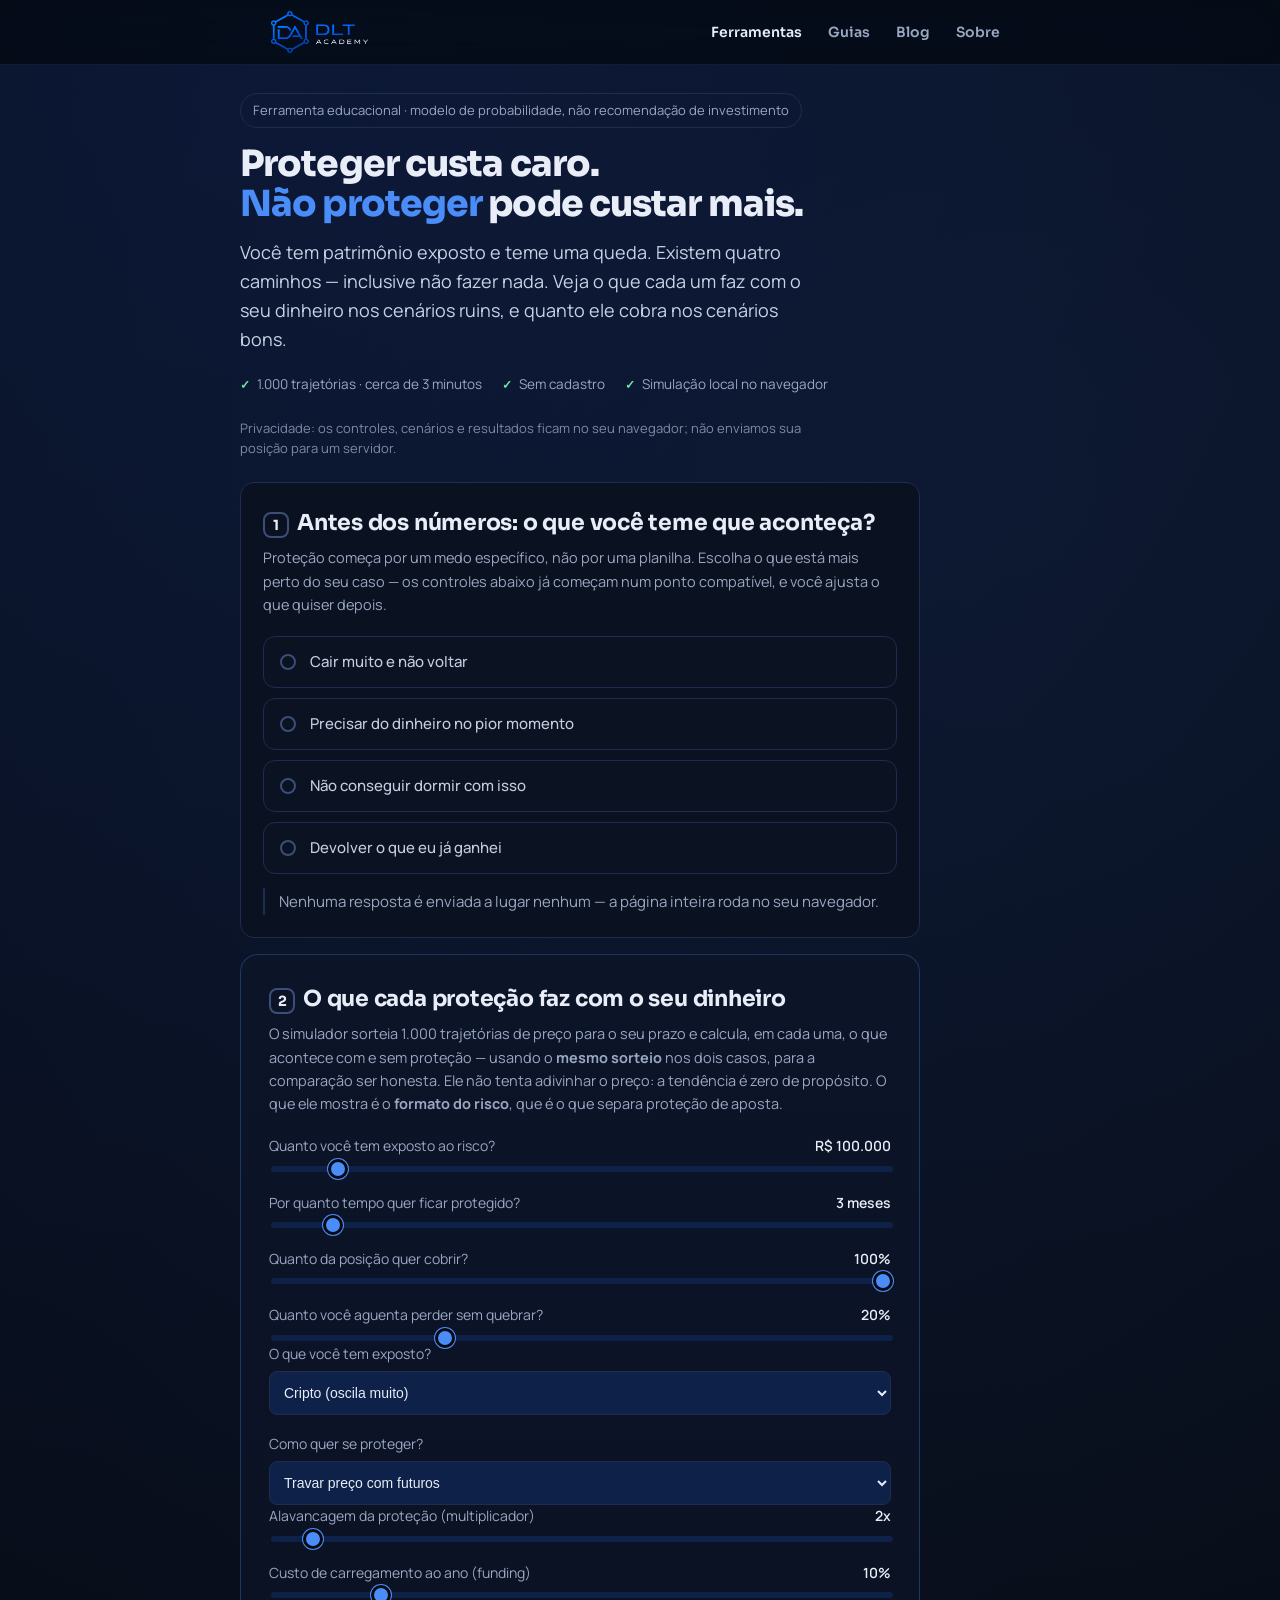
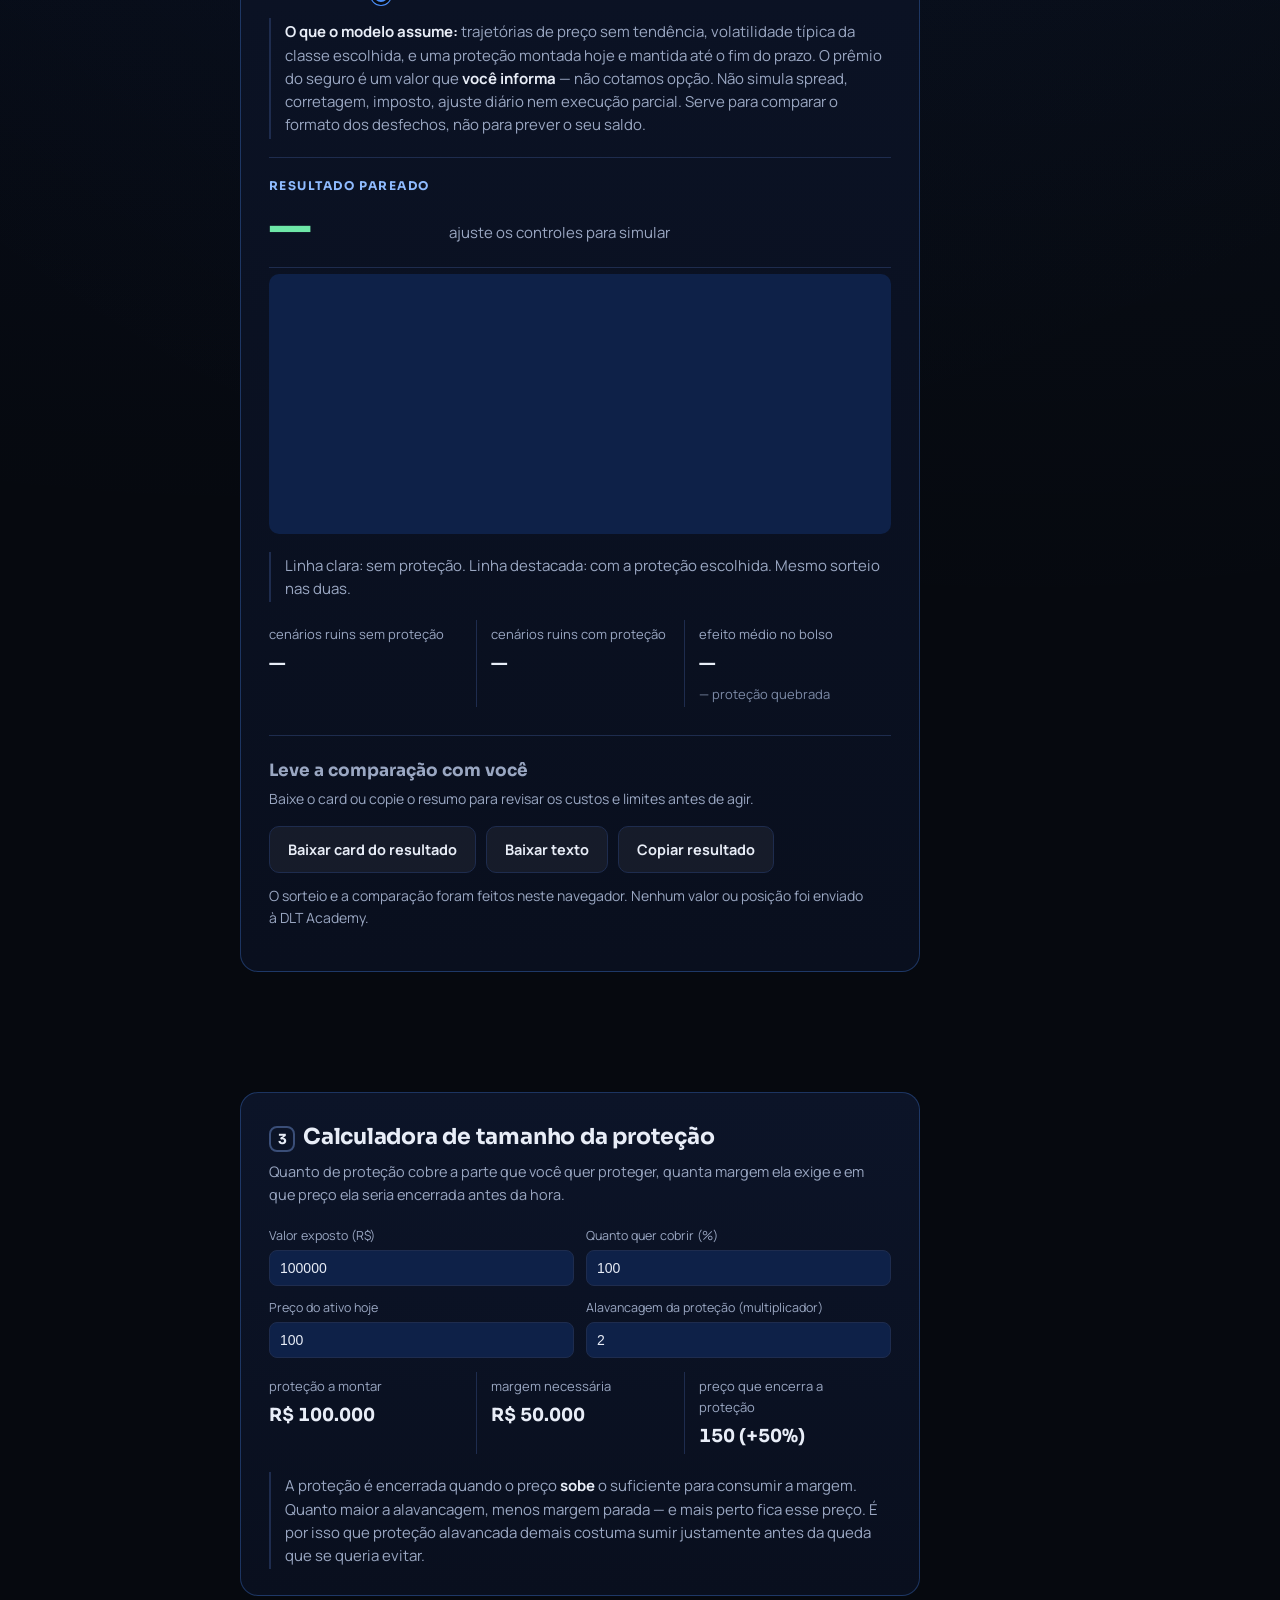
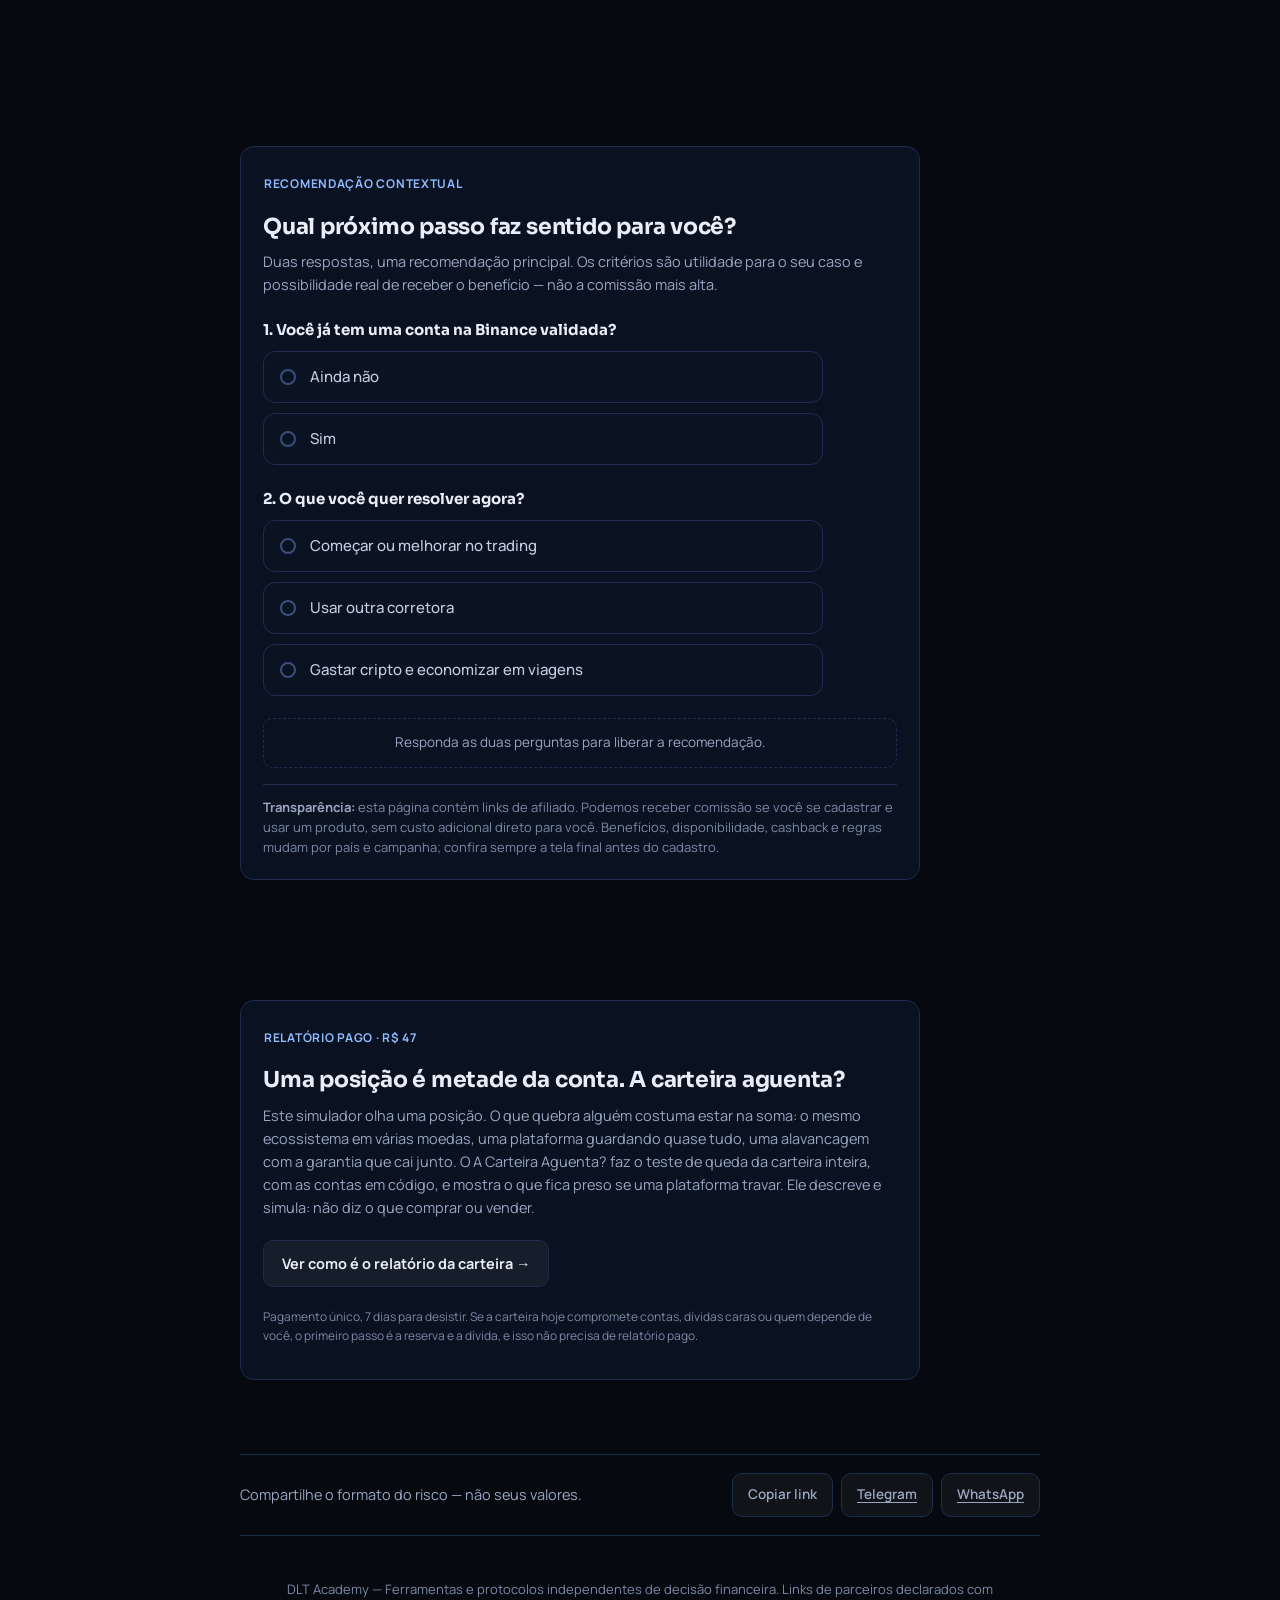
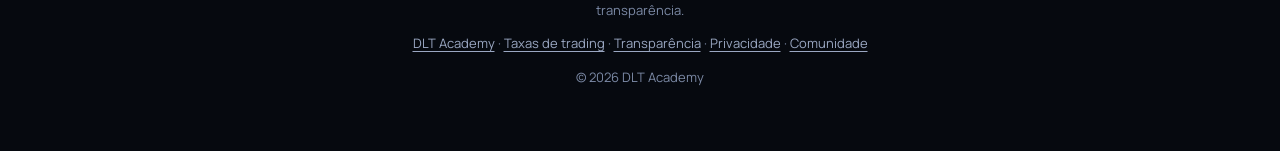
==== commit cc8a5dfb: "design(kit): logo legível no cabeçalho (44 px; 34 px no celular)" ====
--- a/index.html
+++ b/index.html
@@ -32,8 +32,8 @@
 
 <meta name="theme-color" content="#06090F">
 <link rel="icon" type="image/png" href="assets/dlt-mark.png">
-<link rel="stylesheet" href="styles.css?v=2026-11-23a">
-<link rel="stylesheet" href="dlt-patterns.css?v=2026-11-23a">
+<link rel="stylesheet" href="styles.css?v=2026-11-23b">
+<link rel="stylesheet" href="dlt-patterns.css?v=2026-11-23b">
 
 
 <!-- Dados estruturados (JSON-LD é bloco de dados, não executa — ok com o CSP) -->
--- a/styles.css
+++ b/styles.css
@@ -121,6 +121,8 @@
 header.top > .wrap { display: flex; flex-wrap: wrap; align-items: center; justify-content: space-between; column-gap: 16px; min-height: 64px; }
 /* Com letra aumentada no aparelho, o menu desce para a linha de baixo em vez de vazar da tela. */
 header.top .brand { min-height: 44px; }
+/* O logo completo tem o nome embutido: abaixo de ~40 px o "DLT ACADEMY" fica ilegível. */
+header.top .brand img { height: 44px; width: auto; }
 .header-nav { display: flex; align-items: center; gap: 6px; }
 .header-nav a {
   display: inline-flex;
@@ -143,6 +145,7 @@
 html { scroll-padding-top: 84px; }
 @media (max-width: 560px) {
   header.top > .wrap { column-gap: 8px; padding-left: 16px; padding-right: 16px; }
+  header.top .brand img { height: 34px; }
   .header-nav { gap: 0; }
   .header-nav a { padding: 0 6px; }
 }
